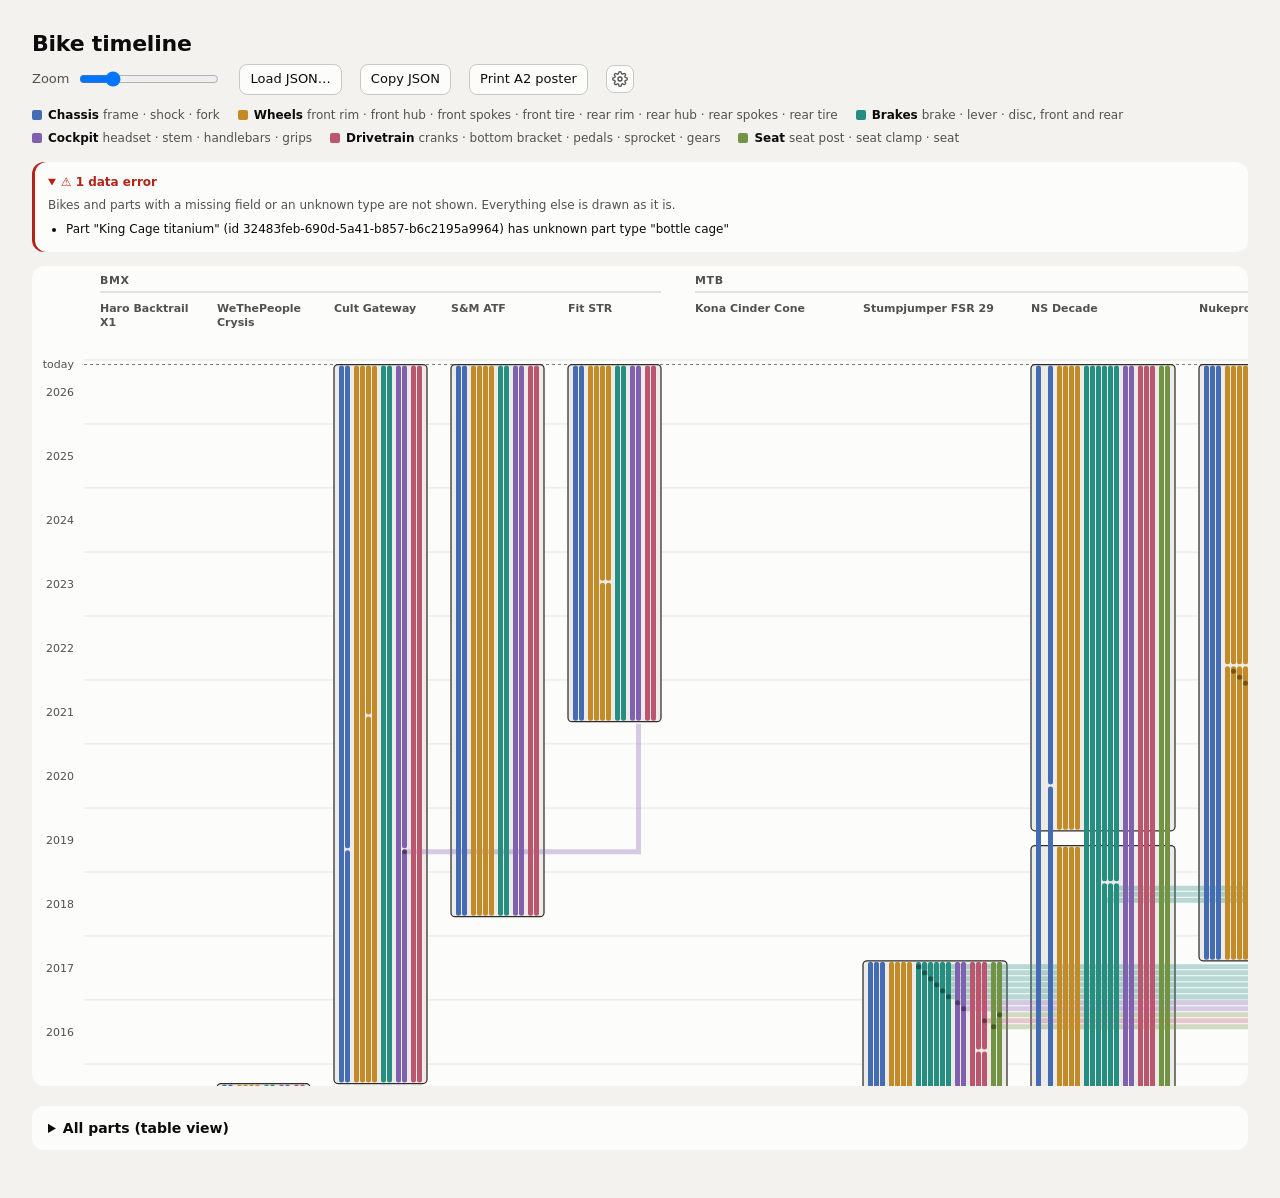
==== index.html @ 75df5461 "Simplifications" ====
<!DOCTYPE html>
<html lang="en">
<head>
<meta charset="utf-8">
<meta name="viewport" content="width=device-width, initial-scale=1">
<title>Bike timeline</title>
<link rel="stylesheet" href="styles.css">
</head>
<body>
<div class="viz-root">
  <header>
    <h1>Bike timeline</h1>
  </header>

  <div class="controls">
    <label>Zoom <input type="range" id="zoom-slider" min="28" max="200" value="64"></label>
    <button class="button" id="load-json-button">Load JSON…</button><input type="file" id="json-file-input" accept="application/json,.json">
    <button class="button" id="copy-json-button">Copy JSON</button>
    <button class="button" id="print-poster-button">Print A2 poster</button>
    <button class="button icon-button" id="build-settings-button" title="Build settings" aria-label="Build settings"><svg width="16" height="16" viewBox="0 0 24 24" fill="none" stroke="currentColor" stroke-width="2" stroke-linecap="round" stroke-linejoin="round" aria-hidden="true"><circle cx="12" cy="12" r="3"/><path d="M19.4 15a1.65 1.65 0 0 0 .33 1.82l.06.06a2 2 0 0 1-2.83 2.83l-.06-.06a1.65 1.65 0 0 0-1.82-.33 1.65 1.65 0 0 0-1 1.51V21a2 2 0 0 1-4 0v-.09A1.65 1.65 0 0 0 9 19.4a1.65 1.65 0 0 0-1.82.33l-.06.06a2 2 0 0 1-2.83-2.83l.06-.06A1.65 1.65 0 0 0 4.68 15a1.65 1.65 0 0 0-1.51-1H3a2 2 0 0 1 0-4h.09A1.65 1.65 0 0 0 4.6 9a1.65 1.65 0 0 0-.33-1.82l-.06-.06a2 2 0 0 1 2.83-2.83l.06.06A1.65 1.65 0 0 0 9 4.68a1.65 1.65 0 0 0 1-1.51V3a2 2 0 0 1 4 0v.09a1.65 1.65 0 0 0 1 1.51 1.65 1.65 0 0 0 1.82-.33l.06-.06a2 2 0 0 1 2.83 2.83l-.06.06A1.65 1.65 0 0 0 19.4 9a1.65 1.65 0 0 0 1.51 1H21a2 2 0 0 1 0 4h-.09a1.65 1.65 0 0 0-1.51 1z"/></svg></button>
  </div>

  <div class="part-group-legend" id="part-group-legend"></div>

  <details class="data-errors" id="data-errors" open hidden>
    <summary id="data-errors-summary"></summary>
    <p id="data-errors-note"></p>
    <ul id="data-errors-list"></ul>
  </details>

  <div class="chart-container" id="chart-container"></div>

  <details id="parts-table-details">
    <summary>All parts (table view)</summary>
    <div id="data-warnings" class="data-warnings"></div>
    <table class="parts-table" id="parts-table"></table>
  </details>
  <div class="tooltip" id="tooltip"></div>
  <dialog class="settings-dialog" id="build-settings-dialog" aria-labelledby="build-settings-title">
    <form method="dialog">
      <div class="settings-dialog-header">
        <div>
          <h2 id="build-settings-title">Build settings</h2>
          <p>Which parts a bike needs to count as built. Mandatory and optional parts get a lane on the bike timeline; ignored parts are not shown. Changes apply when you close this dialog.</p>
        </div>
        <button class="button icon-button" value="close" title="Close" aria-label="Close"><svg width="16" height="16" viewBox="0 0 24 24" fill="none" stroke="currentColor" stroke-width="2" stroke-linecap="round" aria-hidden="true"><path d="M6 6l12 12M18 6L6 18"/></svg></button>
      </div>
      <div class="settings-sections" id="build-settings-sections"></div>
      <div class="settings-dialog-footer"><button class="button" value="done">Done</button></div>
    </form>
  </dialog>
  <div id="print-poster"></div>
</div>

<script type="application/json" id="bike-data">{"bikes": [{"id": "d5714710-1670-57d9-b06e-51116ca57bb6", "type": "bmx", "name": "Haro Backtrail X1"}, {"id": "c8349bf1-53e0-5c03-b834-6d94e2e9609f", "type": "bmx", "name": "WeThePeople Crysis"}, {"id": "1fc7535d-9dfc-5aed-b490-a88b2a6df17d", "type": "bmx", "name": "Cult Gateway"}, {"id": "0dbe2426-ae0e-51f8-9ee9-76fc2d628a82", "type": "bmx", "name": "S&M ATF"}, {"id": "a93ceddb-2db0-52a2-914f-8e34d33f22bd", "type": "bmx", "name": "Fit STR"}, {"id": "2fa8bbf3-77fc-5b08-8d07-092973ad7803", "type": "mtb", "name": "Kona Cinder Cone"}, {"id": "944175d9-e328-57dc-8211-6ce42073a530", "type": "mtb", "name": "Stumpjumper FSR 29"}, {"id": "5f780220-959d-508b-bc62-5ec091fe95fd", "type": "mtb", "name": "Nukeproof Mega 290"}, {"id": "fdb548df-8dd9-50ee-b4ff-559508273399", "type": "mtb", "name": "NS Decade"}, {"id": "7e3f05c8-84cd-5d2b-b3c3-b3dbb7a47b27", "type": "mtb", "name": "Production Privée Shan No.5"}, {"id": "f5db564a-20bb-5960-b8b1-11f88ceb2071", "type": "dh", "name": "Commencal Supreme DH V3"}, {"id": "937821c4-035a-523a-9e88-62f28805bf0e", "type": "dh", "name": "Santa Cruz V10"}, {"id": "eea7fd47-2b94-5f3a-bc66-674f0994648f", "type": "gravel", "name": "Bombtrack Hook EXT"}], "parts": [{"id": "fb4fddc3-3141-53dd-a802-601ecb1f221f", "type": "frame", "description": "Haro Backtrail X1 frame 20.5\"", "usage": [{"bikeId": "d5714710-1670-57d9-b06e-51116ca57bb6", "dateFrom": "2008-03-15", "dateTo": "2011-06-04"}]}, {"id": "1278e760-de3b-5e9a-b70b-002cf7c71994", "type": "fork", "description": "Haro stock CrMo fork", "usage": [{"bikeId": "d5714710-1670-57d9-b06e-51116ca57bb6", "dateFrom": "2008-03-15", "dateTo": "2011-06-04"}]}, {"id": "b9b06471-a4dd-5b66-93d6-ccc604e36f94", "type": "front rim", "description": "Haro stock front rim 36H", "usage": [{"bikeId": "d5714710-1670-57d9-b06e-51116ca57bb6", "dateFrom": "2008-03-15", "dateTo": "2011-06-04"}]}, {"id": "ab2a4f9e-cc55-58a2-bd97-15354c9eaee4", "type": "front hub", "description": "Haro stock front hub 36H", "usage": [{"bikeId": "d5714710-1670-57d9-b06e-51116ca57bb6", "dateFrom": "2008-03-15", "dateTo": "2011-06-04"}]}, {"id": "b2bcba9a-9471-531b-8dae-34f7de6495de", "type": "rear rim", "description": "Haro stock rear rim 36H", "usage": [{"bikeId": "d5714710-1670-57d9-b06e-51116ca57bb6", "dateFrom": "2008-03-15", "dateTo": "2010-04-10"}]}, {"id": "65884b74-0d3a-5f01-94dc-26be21f86a38", "type": "rear hub", "description": "Haro stock rear hub 36H", "usage": [{"bikeId": "d5714710-1670-57d9-b06e-51116ca57bb6", "dateFrom": "2008-03-15", "dateTo": "2010-04-10"}]}, {"id": "4b3f849e-0f22-591d-94d6-90423476f6b0", "type": "rear rim", "description": "Odyssey Hazard Lite rear rim", "usage": [{"bikeId": "d5714710-1670-57d9-b06e-51116ca57bb6", "dateFrom": "2010-04-10", "dateTo": "2011-06-04"}, {"bikeId": "c8349bf1-53e0-5c03-b834-6d94e2e9609f", "dateFrom": "2011-06-04", "dateTo": "2013-08-17"}]}, {"id": "c7b8a990-f199-5bb9-a5dc-1407b9844f9d", "type": "rear hub", "description": "Odyssey Hazard Lite rear hub", "usage": [{"bikeId": "d5714710-1670-57d9-b06e-51116ca57bb6", "dateFrom": "2010-04-10", "dateTo": "2011-06-04"}, {"bikeId": "c8349bf1-53e0-5c03-b834-6d94e2e9609f", "dateFrom": "2011-06-04", "dateTo": "2013-08-17"}]}, {"id": "1eb0a0d7-9629-5c42-bf25-2272a0bf8071", "type": "stem", "description": "Haro top-load stem", "usage": [{"bikeId": "d5714710-1670-57d9-b06e-51116ca57bb6", "dateFrom": "2008-03-15", "dateTo": "2011-06-04"}]}, {"id": "93dac491-5b1c-58d8-915c-07a76765391a", "type": "handlebars", "description": "Haro 8.5\" bars", "usage": [{"bikeId": "d5714710-1670-57d9-b06e-51116ca57bb6", "dateFrom": "2008-03-15", "dateTo": "2011-06-04"}]}, {"id": "f13b01fd-169e-5755-b1c1-a616630ead42", "type": "cranks", "description": "Haro 3-pc cranks 175mm", "usage": [{"bikeId": "d5714710-1670-57d9-b06e-51116ca57bb6", "dateFrom": "2008-03-15", "dateTo": "2011-06-04"}]}, {"id": "3529415e-85bd-5644-80e7-b6da6f17793d", "type": "sprocket", "description": "Haro 25T sprocket", "usage": [{"bikeId": "d5714710-1670-57d9-b06e-51116ca57bb6", "dateFrom": "2008-03-15", "dateTo": "2011-06-04"}]}, {"id": "df89e57e-fe6c-5d8b-8477-9fb6caf1c602", "type": "rear brake", "description": "Haro U-brake rear brake", "usage": [{"bikeId": "d5714710-1670-57d9-b06e-51116ca57bb6", "dateFrom": "2008-03-15", "dateTo": "2011-06-04"}]}, {"id": "8979b139-c27f-5794-a282-4658c1b47f99", "type": "rear brake lever", "description": "Haro U-brake rear lever", "usage": [{"bikeId": "d5714710-1670-57d9-b06e-51116ca57bb6", "dateFrom": "2008-03-15", "dateTo": "2011-06-04"}]}, {"id": "a163d475-7843-586d-98c9-918381777539", "type": "frame", "description": "WeThePeople Crysis frame 21\"", "usage": [{"bikeId": "c8349bf1-53e0-5c03-b834-6d94e2e9609f", "dateFrom": "2011-06-04", "dateTo": "2015-09-12"}]}, {"id": "51c9e659-a3ac-54cf-9f19-b72253197419", "type": "fork", "description": "WTP Battleship fork", "usage": [{"bikeId": "c8349bf1-53e0-5c03-b834-6d94e2e9609f", "dateFrom": "2011-06-04", "dateTo": "2015-09-12"}, {"bikeId": "1fc7535d-9dfc-5aed-b490-a88b2a6df17d", "dateFrom": "2015-09-12", "dateTo": "2019-05-11"}]}, {"id": "7095cec9-e279-5705-b20c-e48cbbe97af1", "type": "front rim", "description": "WTP stock front rim", "usage": [{"bikeId": "c8349bf1-53e0-5c03-b834-6d94e2e9609f", "dateFrom": "2011-06-04", "dateTo": "2013-08-17"}]}, {"id": "880d3793-b936-5630-b727-7db7155fcf08", "type": "front hub", "description": "WTP stock front hub", "usage": [{"bikeId": "c8349bf1-53e0-5c03-b834-6d94e2e9609f", "dateFrom": "2011-06-04", "dateTo": "2013-08-17"}]}, {"id": "4f436e46-0ef7-55c4-8420-fe4b2505743d", "type": "front rim", "description": "Cult Match front rim", "usage": [{"bikeId": "c8349bf1-53e0-5c03-b834-6d94e2e9609f", "dateFrom": "2013-08-17", "dateTo": "2015-09-12"}, {"bikeId": "1fc7535d-9dfc-5aed-b490-a88b2a6df17d", "dateFrom": "2015-09-12", "dateTo": "now"}]}, {"id": "6dd29763-2ff2-5088-9d51-2063884eef89", "type": "front hub", "description": "Cult Match front hub", "usage": [{"bikeId": "c8349bf1-53e0-5c03-b834-6d94e2e9609f", "dateFrom": "2013-08-17", "dateTo": "2015-09-12"}, {"bikeId": "1fc7535d-9dfc-5aed-b490-a88b2a6df17d", "dateFrom": "2015-09-12", "dateTo": "now"}]}, {"id": "50d02c5d-644f-5cfe-b157-4c294d8c6e01", "type": "rear rim", "description": "Cult Match rear rim", "usage": [{"bikeId": "c8349bf1-53e0-5c03-b834-6d94e2e9609f", "dateFrom": "2013-08-17", "dateTo": "2015-09-12"}, {"bikeId": "1fc7535d-9dfc-5aed-b490-a88b2a6df17d", "dateFrom": "2015-09-12", "dateTo": "2021-06-12"}]}, {"id": "17acd041-dc93-5a73-abbd-0695103e69b6", "type": "rear hub", "description": "Cult Match rear hub 9T", "usage": [{"bikeId": "c8349bf1-53e0-5c03-b834-6d94e2e9609f", "dateFrom": "2013-08-17", "dateTo": "2015-09-12"}, {"bikeId": "1fc7535d-9dfc-5aed-b490-a88b2a6df17d", "dateFrom": "2015-09-12", "dateTo": "now"}]}, {"id": "972e6850-b84c-547b-be71-e03c32081611", "type": "stem", "description": "Odyssey Elementary V3 stem", "usage": [{"bikeId": "c8349bf1-53e0-5c03-b834-6d94e2e9609f", "dateFrom": "2011-06-04", "dateTo": "2015-09-12"}, {"bikeId": "1fc7535d-9dfc-5aed-b490-a88b2a6df17d", "dateFrom": "2015-09-12", "dateTo": "now"}]}, {"id": "d50e1f43-34c5-5eb8-b022-4b5332efb34c", "type": "handlebars", "description": "WTP stock bars 9\"", "usage": [{"bikeId": "c8349bf1-53e0-5c03-b834-6d94e2e9609f", "dateFrom": "2011-06-04", "dateTo": "2014-02-08"}]}, {"id": "0c3a1c67-de38-556f-8860-6a9331d93ad0", "type": "handlebars", "description": "S&M Race XLT bars 9.25\"", "usage": [{"bikeId": "c8349bf1-53e0-5c03-b834-6d94e2e9609f", "dateFrom": "2014-02-08", "dateTo": "2015-09-12"}, {"bikeId": "1fc7535d-9dfc-5aed-b490-a88b2a6df17d", "dateFrom": "2015-09-12", "dateTo": "2019-05-11"}, {"bikeId": "a93ceddb-2db0-52a2-914f-8e34d33f22bd", "dateFrom": "2021-05-08", "dateTo": "now"}]}, {"id": "a7c69a93-164c-5d5d-ac98-e456f7f739ca", "type": "cranks", "description": "WTP stock 3-pc cranks", "usage": [{"bikeId": "c8349bf1-53e0-5c03-b834-6d94e2e9609f", "dateFrom": "2011-06-04", "dateTo": "2012-09-22"}]}, {"id": "d8225e66-e6f6-5917-934c-ddd48431617a", "type": "cranks", "description": "Profile Racing cranks 175mm", "usage": [{"bikeId": "c8349bf1-53e0-5c03-b834-6d94e2e9609f", "dateFrom": "2012-09-22", "dateTo": "2015-09-12"}, {"bikeId": "1fc7535d-9dfc-5aed-b490-a88b2a6df17d", "dateFrom": "2015-09-12", "dateTo": "now"}]}, {"id": "fc939ff5-3c04-5d7d-af68-04a24bf3267f", "type": "sprocket", "description": "WTP 25T sprocket", "usage": [{"bikeId": "c8349bf1-53e0-5c03-b834-6d94e2e9609f", "dateFrom": "2011-06-04", "dateTo": "2012-09-22"}]}, {"id": "5c4a2a50-3559-51bf-bbe9-bd50fb73f7ed", "type": "sprocket", "description": "Profile 28T sprocket", "usage": [{"bikeId": "c8349bf1-53e0-5c03-b834-6d94e2e9609f", "dateFrom": "2012-09-22", "dateTo": "2015-09-12"}, {"bikeId": "1fc7535d-9dfc-5aed-b490-a88b2a6df17d", "dateFrom": "2015-09-12", "dateTo": "now"}]}, {"id": "a5fe2a5d-a94f-51c0-bd47-a1968c8c3bf3", "type": "rear brake", "description": "Odyssey Springfield U-brake rear brake", "usage": [{"bikeId": "c8349bf1-53e0-5c03-b834-6d94e2e9609f", "dateFrom": "2011-06-04", "dateTo": "2014-02-08"}]}, {"id": "2d5522fa-dcd9-56e4-961b-308c2be1a94e", "type": "rear brake lever", "description": "Odyssey Springfield U-brake rear lever", "usage": [{"bikeId": "c8349bf1-53e0-5c03-b834-6d94e2e9609f", "dateFrom": "2011-06-04", "dateTo": "2014-02-08"}]}, {"id": "79eb51c5-488d-574c-a3de-b72588749a07", "type": "frame", "description": "Cult Gateway frame 20.75\"", "usage": [{"bikeId": "1fc7535d-9dfc-5aed-b490-a88b2a6df17d", "dateFrom": "2015-09-12", "dateTo": "now"}]}, {"id": "fe174315-ec37-5cdd-b4a5-bc27207642b6", "type": "fork", "description": "Cult Race fork", "usage": [{"bikeId": "1fc7535d-9dfc-5aed-b490-a88b2a6df17d", "dateFrom": "2019-05-11", "dateTo": "now"}]}, {"id": "e4c9ec2e-79a2-56d1-a9b8-9faa9a3854cf", "type": "handlebars", "description": "Cult Crew bars 9.5\"", "usage": [{"bikeId": "1fc7535d-9dfc-5aed-b490-a88b2a6df17d", "dateFrom": "2019-05-11", "dateTo": "now"}]}, {"id": "6d6d073d-e9ac-5f35-9a0b-696f1cb8fbe5", "type": "frame", "description": "S&M ATF frame 21\"", "usage": [{"bikeId": "0dbe2426-ae0e-51f8-9ee9-76fc2d628a82", "dateFrom": "2018-04-21", "dateTo": "now"}]}, {"id": "58722139-aea0-59fd-ac5d-b60395e296f8", "type": "fork", "description": "S&M Pitchfork XLT", "usage": [{"bikeId": "0dbe2426-ae0e-51f8-9ee9-76fc2d628a82", "dateFrom": "2018-04-21", "dateTo": "now"}]}, {"id": "34276082-e6e3-512e-8353-514747da7a6a", "type": "front rim", "description": "Profile Elite front rim", "usage": [{"bikeId": "0dbe2426-ae0e-51f8-9ee9-76fc2d628a82", "dateFrom": "2018-04-21", "dateTo": "now"}]}, {"id": "330bc80a-2b99-5d21-830b-ac2701d187ff", "type": "front hub", "description": "Profile Elite front hub", "usage": [{"bikeId": "0dbe2426-ae0e-51f8-9ee9-76fc2d628a82", "dateFrom": "2018-04-21", "dateTo": "now"}]}, {"id": "c0eb7c53-2f77-5fe8-894f-d6377238cbc4", "type": "rear rim", "description": "Profile Elite rear rim", "usage": [{"bikeId": "0dbe2426-ae0e-51f8-9ee9-76fc2d628a82", "dateFrom": "2018-04-21", "dateTo": "now"}]}, {"id": "7bdaf814-9fa3-50a5-ae2b-81ef0b227d62", "type": "rear hub", "description": "Profile Elite rear hub", "usage": [{"bikeId": "0dbe2426-ae0e-51f8-9ee9-76fc2d628a82", "dateFrom": "2018-04-21", "dateTo": "now"}]}, {"id": "a250fd47-51dd-5543-b650-972142b1dc7c", "type": "stem", "description": "S&M Race stem", "usage": [{"bikeId": "0dbe2426-ae0e-51f8-9ee9-76fc2d628a82", "dateFrom": "2018-04-21", "dateTo": "now"}]}, {"id": "82afddeb-2e76-5076-add1-0928c8b2b464", "type": "handlebars", "description": "S&M Credence bars 9.5\"", "usage": [{"bikeId": "0dbe2426-ae0e-51f8-9ee9-76fc2d628a82", "dateFrom": "2018-04-21", "dateTo": "now"}]}, {"id": "1857f144-5e6f-5a6e-8d1f-9c261d300550", "type": "cranks", "description": "Profile Column cranks 175mm", "usage": [{"bikeId": "0dbe2426-ae0e-51f8-9ee9-76fc2d628a82", "dateFrom": "2018-04-21", "dateTo": "now"}]}, {"id": "cee56068-1c2b-528a-b824-a7cc2ddf6896", "type": "sprocket", "description": "Profile 25T sprocket", "usage": [{"bikeId": "0dbe2426-ae0e-51f8-9ee9-76fc2d628a82", "dateFrom": "2018-04-21", "dateTo": "now"}]}, {"id": "b305e9af-810c-5687-968f-cbf2158e5f92", "type": "rear brake", "description": "Odyssey Evo 2.5 U-brake rear brake", "usage": [{"bikeId": "0dbe2426-ae0e-51f8-9ee9-76fc2d628a82", "dateFrom": "2018-04-21", "dateTo": "now"}]}, {"id": "8f24155c-5310-57a4-a52d-c4f6f4b6bebf", "type": "rear brake lever", "description": "Odyssey Evo 2.5 U-brake rear lever", "usage": [{"bikeId": "0dbe2426-ae0e-51f8-9ee9-76fc2d628a82", "dateFrom": "2018-04-21", "dateTo": "now"}]}, {"id": "e6c23fe3-dd59-5c43-b96c-e8e9164a00f4", "type": "frame", "description": "Fit STR frame 20.75\"", "usage": [{"bikeId": "a93ceddb-2db0-52a2-914f-8e34d33f22bd", "dateFrom": "2021-05-08", "dateTo": "now"}]}, {"id": "f932cb1d-b30d-5ae4-bb80-4db1fe44f631", "type": "fork", "description": "Fit Blade fork", "usage": [{"bikeId": "a93ceddb-2db0-52a2-914f-8e34d33f22bd", "dateFrom": "2021-05-08", "dateTo": "now"}]}, {"id": "795ba003-2231-5929-92f7-86e47a516ae9", "type": "front rim", "description": "Fit OEM front rim", "usage": [{"bikeId": "a93ceddb-2db0-52a2-914f-8e34d33f22bd", "dateFrom": "2021-05-08", "dateTo": "now"}]}, {"id": "1f0ac596-790d-51cf-82fd-03f58ef0722f", "type": "front hub", "description": "Fit OEM front hub", "usage": [{"bikeId": "a93ceddb-2db0-52a2-914f-8e34d33f22bd", "dateFrom": "2021-05-08", "dateTo": "now"}]}, {"id": "7856e45d-718c-5ed6-9796-bfe3d48542ff", "type": "rear rim", "description": "Fit OEM rear rim", "usage": [{"bikeId": "a93ceddb-2db0-52a2-914f-8e34d33f22bd", "dateFrom": "2021-05-08", "dateTo": "2023-07-15"}]}, {"id": "4185308b-baf3-58b4-acc5-bd6efa4549bd", "type": "rear hub", "description": "Fit OEM rear hub", "usage": [{"bikeId": "a93ceddb-2db0-52a2-914f-8e34d33f22bd", "dateFrom": "2021-05-08", "dateTo": "2023-07-15"}]}, {"id": "2c02f5cb-9645-59ed-8ec4-b7650de35162", "type": "rear rim", "description": "Odyssey Clutch v2 rear rim", "usage": [{"bikeId": "a93ceddb-2db0-52a2-914f-8e34d33f22bd", "dateFrom": "2023-07-15", "dateTo": "now"}]}, {"id": "d1057f6a-3b14-510b-b18d-1069d250e2ee", "type": "rear hub", "description": "Odyssey Clutch v2 rear hub", "usage": [{"bikeId": "a93ceddb-2db0-52a2-914f-8e34d33f22bd", "dateFrom": "2023-07-15", "dateTo": "now"}]}, {"id": "577224a5-cdd6-5c61-98d1-1117003479cb", "type": "stem", "description": "Fit Shiner stem", "usage": [{"bikeId": "a93ceddb-2db0-52a2-914f-8e34d33f22bd", "dateFrom": "2021-05-08", "dateTo": "now"}]}, {"id": "daf4449f-4ee8-56a9-8400-0ef18fcc95e9", "type": "cranks", "description": "Fit Key cranks 175mm", "usage": [{"bikeId": "a93ceddb-2db0-52a2-914f-8e34d33f22bd", "dateFrom": "2021-05-08", "dateTo": "now"}]}, {"id": "6ba8b475-09b1-51f6-9b40-f2a66d5c23de", "type": "sprocket", "description": "Fit 25T sprocket", "usage": [{"bikeId": "a93ceddb-2db0-52a2-914f-8e34d33f22bd", "dateFrom": "2021-05-08", "dateTo": "now"}]}, {"id": "926236bb-8101-59dd-b30f-830cc627c82d", "type": "frame", "description": "Kona Cinder Cone frame 18\"", "usage": [{"bikeId": "2fa8bbf3-77fc-5b08-8d07-092973ad7803", "dateFrom": "2009-05-02", "dateTo": "2013-04-13"}]}, {"id": "9ca0b86c-dcbe-5ed0-9a3f-214b55a376d3", "type": "fork", "description": "RockShox Tora 100mm", "usage": [{"bikeId": "2fa8bbf3-77fc-5b08-8d07-092973ad7803", "dateFrom": "2009-05-02", "dateTo": "2013-04-13"}]}, {"id": "3c828052-c0c8-5f7f-9e71-40072dcd4326", "type": "front rim", "description": "Mavic XM317 26\" front rim", "usage": [{"bikeId": "2fa8bbf3-77fc-5b08-8d07-092973ad7803", "dateFrom": "2009-05-02", "dateTo": "2013-04-13"}, {"bikeId": "fdb548df-8dd9-50ee-b4ff-559508273399", "dateFrom": "2014-03-22", "dateTo": "2019-06-01"}]}, {"id": "e311c3d1-9654-5a81-beae-646e694d7e74", "type": "front hub", "description": "Shimano Deore front hub", "usage": [{"bikeId": "2fa8bbf3-77fc-5b08-8d07-092973ad7803", "dateFrom": "2009-05-02", "dateTo": "2013-04-13"}, {"bikeId": "fdb548df-8dd9-50ee-b4ff-559508273399", "dateFrom": "2014-03-22", "dateTo": "2019-06-01"}]}, {"id": "efbb3731-bc31-5674-b99c-3109b72b036a", "type": "rear rim", "description": "Mavic XM317 26\" rear rim", "usage": [{"bikeId": "2fa8bbf3-77fc-5b08-8d07-092973ad7803", "dateFrom": "2009-05-02", "dateTo": "2013-04-13"}, {"bikeId": "fdb548df-8dd9-50ee-b4ff-559508273399", "dateFrom": "2014-03-22", "dateTo": "2019-06-01"}]}, {"id": "28c13b9a-5369-5daa-aaea-eb56a1f1510d", "type": "rear hub", "description": "Shimano Deore rear hub", "usage": [{"bikeId": "2fa8bbf3-77fc-5b08-8d07-092973ad7803", "dateFrom": "2009-05-02", "dateTo": "2013-04-13"}, {"bikeId": "fdb548df-8dd9-50ee-b4ff-559508273399", "dateFrom": "2014-03-22", "dateTo": "2019-06-01"}]}, {"id": "0af97241-3fd4-5c9a-b868-590f93eea7ec", "type": "front brake", "description": "Avid Juicy 3 front brake", "usage": [{"bikeId": "2fa8bbf3-77fc-5b08-8d07-092973ad7803", "dateFrom": "2009-05-02", "dateTo": "2013-04-13"}]}, {"id": "e60d73a6-7314-5529-8ac6-a64e8880dbbb", "type": "front brake lever", "description": "Avid Juicy 3 front lever", "usage": [{"bikeId": "2fa8bbf3-77fc-5b08-8d07-092973ad7803", "dateFrom": "2009-05-02", "dateTo": "2013-04-13"}]}, {"id": "cb9cc334-2a49-54aa-a8fb-dc20dee2ab35", "type": "front disc", "description": "Avid front disc 200mm", "usage": [{"bikeId": "2fa8bbf3-77fc-5b08-8d07-092973ad7803", "dateFrom": "2009-05-02", "dateTo": "2013-04-13"}]}, {"id": "b01c0488-47c1-5130-af5c-8903fd549ca2", "type": "rear brake", "description": "Avid Juicy 3 rear brake", "usage": [{"bikeId": "2fa8bbf3-77fc-5b08-8d07-092973ad7803", "dateFrom": "2009-05-02", "dateTo": "2013-04-13"}]}, {"id": "c2965b87-c2bb-5b9c-8312-4574047a7dd3", "type": "rear brake lever", "description": "Avid Juicy 3 rear lever", "usage": [{"bikeId": "2fa8bbf3-77fc-5b08-8d07-092973ad7803", "dateFrom": "2009-05-02", "dateTo": "2013-04-13"}]}, {"id": "a8569cf3-93fa-5ce9-83b0-0e723d23e716", "type": "rear disc", "description": "Avid rear disc 200mm", "usage": [{"bikeId": "2fa8bbf3-77fc-5b08-8d07-092973ad7803", "dateFrom": "2009-05-02", "dateTo": "2013-04-13"}]}, {"id": "6ecd06e4-07f9-57bb-8b01-1dc22130c5fd", "type": "stem", "description": "Kona stock stem 90mm", "usage": [{"bikeId": "2fa8bbf3-77fc-5b08-8d07-092973ad7803", "dateFrom": "2009-05-02", "dateTo": "2013-04-13"}]}, {"id": "7ef195c8-5637-567e-aa24-b2bfd99cd93f", "type": "handlebars", "description": "Kona riser bar 660mm", "usage": [{"bikeId": "2fa8bbf3-77fc-5b08-8d07-092973ad7803", "dateFrom": "2009-05-02", "dateTo": "2013-04-13"}]}, {"id": "ac596c44-397e-5ad5-92c4-64ba0675cc14", "type": "cranks", "description": "Shimano Deore 3x9 cranks", "usage": [{"bikeId": "2fa8bbf3-77fc-5b08-8d07-092973ad7803", "dateFrom": "2009-05-02", "dateTo": "2013-04-13"}]}, {"id": "a4d705fb-4b60-581a-845b-206128c84523", "type": "gears", "description": "Shimano Deore 9s rear drivetrain", "usage": [{"bikeId": "2fa8bbf3-77fc-5b08-8d07-092973ad7803", "dateFrom": "2009-05-02", "dateTo": "2013-04-13"}]}, {"id": "6ad1e59e-e659-58d9-a500-dd3963e7c3e8", "type": "seat post", "description": "Kona stock seatpost", "usage": [{"bikeId": "2fa8bbf3-77fc-5b08-8d07-092973ad7803", "dateFrom": "2009-05-02", "dateTo": "2013-04-13"}]}, {"id": "25f12344-8a71-5557-a0be-03f9dcfac420", "type": "seat", "description": "WTB Speed V", "usage": [{"bikeId": "2fa8bbf3-77fc-5b08-8d07-092973ad7803", "dateFrom": "2009-05-02", "dateTo": "2013-04-13"}]}, {"id": "c1a21b98-0e12-5ebd-be78-064bfb73f2b3", "type": "frame", "description": "Specialized Stumpjumper FSR Comp 29 M", "usage": [{"bikeId": "944175d9-e328-57dc-8211-6ce42073a530", "dateFrom": "2013-04-13", "dateTo": "2017-08-12"}]}, {"id": "f41aa19b-c3d5-5e2d-b86c-9065cfc93c1f", "type": "shock", "description": "Fox Float CTD", "usage": [{"bikeId": "944175d9-e328-57dc-8211-6ce42073a530", "dateFrom": "2013-04-13", "dateTo": "2017-08-12"}]}, {"id": "08e46e79-5b0c-5f9e-a10b-8fb02ed5fe21", "type": "fork", "description": "Fox 32 Float 140mm", "usage": [{"bikeId": "944175d9-e328-57dc-8211-6ce42073a530", "dateFrom": "2013-04-13", "dateTo": "2017-08-12"}]}, {"id": "280060e7-39e5-5843-9538-d4c286dff15a", "type": "front rim", "description": "Roval Traverse 29 front rim", "usage": [{"bikeId": "944175d9-e328-57dc-8211-6ce42073a530", "dateFrom": "2013-04-13", "dateTo": "2017-08-12"}]}, {"id": "4fcfadd4-5422-5b43-bb29-46899743e83c", "type": "front hub", "description": "Roval Traverse 29 front hub", "usage": [{"bikeId": "944175d9-e328-57dc-8211-6ce42073a530", "dateFrom": "2013-04-13", "dateTo": "2017-08-12"}]}, {"id": "b1b351b6-0e43-5535-9515-e74a1b097cad", "type": "rear rim", "description": "Roval Traverse 29 rear rim", "usage": [{"bikeId": "944175d9-e328-57dc-8211-6ce42073a530", "dateFrom": "2013-04-13", "dateTo": "2017-08-12"}]}, {"id": "ab00670f-7d56-50f2-bcbd-651134494641", "type": "rear hub", "description": "Roval Traverse 29 rear hub", "usage": [{"bikeId": "944175d9-e328-57dc-8211-6ce42073a530", "dateFrom": "2013-04-13", "dateTo": "2017-08-12"}]}, {"id": "cfa5f32b-f731-5128-ab28-01ce12d320ad", "type": "front brake", "description": "Avid Elixir 5 front brake", "usage": [{"bikeId": "944175d9-e328-57dc-8211-6ce42073a530", "dateFrom": "2013-04-13", "dateTo": "2015-06-06"}]}, {"id": "75e62236-398d-5da8-b8c3-ef02880e6c6a", "type": "front brake lever", "description": "Avid Elixir 5 front lever", "usage": [{"bikeId": "944175d9-e328-57dc-8211-6ce42073a530", "dateFrom": "2013-04-13", "dateTo": "2015-06-06"}]}, {"id": "0e9d6b6e-b5d2-5edc-a0ac-793071846c67", "type": "front disc", "description": "Avid front disc 200mm", "usage": [{"bikeId": "944175d9-e328-57dc-8211-6ce42073a530", "dateFrom": "2013-04-13", "dateTo": "2015-06-06"}]}, {"id": "8ebc5eb4-f85d-5bd9-81b8-27da0687cc64", "type": "rear brake", "description": "Avid Elixir 5 rear brake", "usage": [{"bikeId": "944175d9-e328-57dc-8211-6ce42073a530", "dateFrom": "2013-04-13", "dateTo": "2015-06-06"}]}, {"id": "0e5686d8-6059-55fa-85e1-230e7965cc20", "type": "rear brake lever", "description": "Avid Elixir 5 rear lever", "usage": [{"bikeId": "944175d9-e328-57dc-8211-6ce42073a530", "dateFrom": "2013-04-13", "dateTo": "2015-06-06"}]}, {"id": "94e936e1-138e-5aed-9791-77e2e96b57c2", "type": "rear disc", "description": "Avid rear disc 200mm", "usage": [{"bikeId": "944175d9-e328-57dc-8211-6ce42073a530", "dateFrom": "2013-04-13", "dateTo": "2015-06-06"}]}, {"id": "3a511b55-e1bc-552b-a126-ab0e1854544e", "type": "front brake", "description": "Shimano XT M8000 front brake", "usage": [{"bikeId": "944175d9-e328-57dc-8211-6ce42073a530", "dateFrom": "2015-06-06", "dateTo": "2017-08-12"}, {"bikeId": "5f780220-959d-508b-bc62-5ec091fe95fd", "dateFrom": "2017-08-12", "dateTo": "2021-04-17"}]}, {"id": "1b77692f-c1e6-50f0-93ca-7197b2e45e68", "type": "front brake lever", "description": "Shimano XT M8000 front lever", "usage": [{"bikeId": "944175d9-e328-57dc-8211-6ce42073a530", "dateFrom": "2015-06-06", "dateTo": "2017-08-12"}, {"bikeId": "5f780220-959d-508b-bc62-5ec091fe95fd", "dateFrom": "2017-08-12", "dateTo": "2021-04-17"}]}, {"id": "f9c6e9d7-d8f0-5c54-ac76-c435c133a812", "type": "front disc", "description": "Shimano front disc 200mm", "usage": [{"bikeId": "944175d9-e328-57dc-8211-6ce42073a530", "dateFrom": "2015-06-06", "dateTo": "2017-08-12"}, {"bikeId": "5f780220-959d-508b-bc62-5ec091fe95fd", "dateFrom": "2017-08-12", "dateTo": "2021-04-17"}]}, {"id": "a0ffc05a-6dc6-574c-bb24-d63d266007b3", "type": "rear brake", "description": "Shimano XT M8000 rear brake", "usage": [{"bikeId": "944175d9-e328-57dc-8211-6ce42073a530", "dateFrom": "2015-06-06", "dateTo": "2017-08-12"}, {"bikeId": "5f780220-959d-508b-bc62-5ec091fe95fd", "dateFrom": "2017-08-12", "dateTo": "2021-04-17"}]}, {"id": "624b534c-b924-5911-8852-5ccd7c239179", "type": "rear brake lever", "description": "Shimano XT M8000 rear lever", "usage": [{"bikeId": "944175d9-e328-57dc-8211-6ce42073a530", "dateFrom": "2015-06-06", "dateTo": "2017-08-12"}, {"bikeId": "5f780220-959d-508b-bc62-5ec091fe95fd", "dateFrom": "2017-08-12", "dateTo": "2021-04-17"}]}, {"id": "144d2e09-16bb-5410-acaa-48a991b68615", "type": "rear disc", "description": "Shimano rear disc 200mm", "usage": [{"bikeId": "944175d9-e328-57dc-8211-6ce42073a530", "dateFrom": "2015-06-06", "dateTo": "2017-08-12"}, {"bikeId": "5f780220-959d-508b-bc62-5ec091fe95fd", "dateFrom": "2017-08-12", "dateTo": "2021-04-17"}]}, {"id": "e90afde1-9e29-56dd-8a69-b6abfb03f786", "type": "stem", "description": "Specialized stem 75mm", "usage": [{"bikeId": "944175d9-e328-57dc-8211-6ce42073a530", "dateFrom": "2013-04-13", "dateTo": "2014-09-13"}]}, {"id": "0383ca50-5b4a-526c-921e-f570704dc7ae", "type": "stem", "description": "Race Face Atlas stem 50mm", "usage": [{"bikeId": "944175d9-e328-57dc-8211-6ce42073a530", "dateFrom": "2014-09-13", "dateTo": "2017-08-12"}, {"bikeId": "5f780220-959d-508b-bc62-5ec091fe95fd", "dateFrom": "2017-08-12", "dateTo": "now"}]}, {"id": "eb9f789c-4514-5e1a-a983-a70996e6f9f9", "type": "handlebars", "description": "Specialized bar 720mm", "usage": [{"bikeId": "944175d9-e328-57dc-8211-6ce42073a530", "dateFrom": "2013-04-13", "dateTo": "2014-09-13"}]}, {"id": "c2d6d9b7-4f94-5aab-ba97-e2104534c61d", "type": "handlebars", "description": "Race Face Atlas bar 785mm", "usage": [{"bikeId": "944175d9-e328-57dc-8211-6ce42073a530", "dateFrom": "2014-09-13", "dateTo": "2017-08-12"}, {"bikeId": "5f780220-959d-508b-bc62-5ec091fe95fd", "dateFrom": "2017-08-12", "dateTo": "2022-03-26"}, {"bikeId": "7e3f05c8-84cd-5d2b-b3c3-b3dbb7a47b27", "dateFrom": "2022-03-26", "dateTo": "now"}]}, {"id": "64583289-9322-5439-8799-874bbe2bb2d7", "type": "cranks", "description": "SRAM S1000 cranks", "usage": [{"bikeId": "944175d9-e328-57dc-8211-6ce42073a530", "dateFrom": "2013-04-13", "dateTo": "2017-08-12"}]}, {"id": "9ed4e760-4995-5191-9342-4ccbfd396a7e", "type": "sprocket", "description": "Race Face narrow-wide 32T", "usage": [{"bikeId": "944175d9-e328-57dc-8211-6ce42073a530", "dateFrom": "2016-03-19", "dateTo": "2017-08-12"}]}, {"id": "27066d05-bdeb-574f-b904-e46ee75a6b81", "type": "gears", "description": "SRAM X7 10s drivetrain", "usage": [{"bikeId": "944175d9-e328-57dc-8211-6ce42073a530", "dateFrom": "2013-04-13", "dateTo": "2016-03-19"}]}, {"id": "94d3d55c-93d7-503c-8923-5fb1892395cb", "type": "gears", "description": "SRAM GX 1x11 drivetrain", "usage": [{"bikeId": "944175d9-e328-57dc-8211-6ce42073a530", "dateFrom": "2016-03-19", "dateTo": "2017-08-12"}, {"bikeId": "7e3f05c8-84cd-5d2b-b3c3-b3dbb7a47b27", "dateFrom": "2020-06-13", "dateTo": "now"}]}, {"id": "334b110f-c586-57d3-9ddb-5deaf29c4cfa", "type": "seat post", "description": "Specialized Command Post dropper", "usage": [{"bikeId": "944175d9-e328-57dc-8211-6ce42073a530", "dateFrom": "2013-04-13", "dateTo": "2017-08-12"}, {"bikeId": "eea7fd47-2b94-5f3a-bc66-674f0994648f", "dateFrom": "2021-03-20", "dateTo": "now"}]}, {"id": "29816f49-6a3d-5524-9990-2d34c42738ad", "type": "seat", "description": "Specialized Henge", "usage": [{"bikeId": "944175d9-e328-57dc-8211-6ce42073a530", "dateFrom": "2013-04-13", "dateTo": "2017-08-12"}, {"bikeId": "5f780220-959d-508b-bc62-5ec091fe95fd", "dateFrom": "2017-08-12", "dateTo": "2020-01-18"}]}, {"id": "bd253c9c-8769-5627-a18f-a14f4cae3e3f", "type": "frame", "description": "Nukeproof Mega 290 frame L", "usage": [{"bikeId": "5f780220-959d-508b-bc62-5ec091fe95fd", "dateFrom": "2017-08-12", "dateTo": "now"}]}, {"id": "723a05fe-52cb-5060-a583-a7df8522de0c", "type": "shock", "description": "RockShox Super Deluxe", "usage": [{"bikeId": "5f780220-959d-508b-bc62-5ec091fe95fd", "dateFrom": "2017-08-12", "dateTo": "now"}]}, {"id": "4eada1d5-60fc-5969-ae94-0d52d887ba8f", "type": "fork", "description": "RockShox Lyrik 160mm", "usage": [{"bikeId": "5f780220-959d-508b-bc62-5ec091fe95fd", "dateFrom": "2017-08-12", "dateTo": "now"}]}, {"id": "b57bf937-b5f9-5249-b3d3-489fcb95ee3e", "type": "front rim", "description": "DT Swiss E1900 29 front rim", "usage": [{"bikeId": "5f780220-959d-508b-bc62-5ec091fe95fd", "dateFrom": "2017-08-12", "dateTo": "2022-03-26"}]}, {"id": "521076ef-bf11-5098-8132-0905b0db79d6", "type": "front hub", "description": "DT Swiss E1900 29 front hub", "usage": [{"bikeId": "5f780220-959d-508b-bc62-5ec091fe95fd", "dateFrom": "2017-08-12", "dateTo": "2022-03-26"}, {"bikeId": "7e3f05c8-84cd-5d2b-b3c3-b3dbb7a47b27", "dateFrom": "2022-03-26", "dateTo": "now"}]}, {"id": "ad464ab4-de99-5ceb-a20e-e233f8ed8ce3", "type": "rear rim", "description": "DT Swiss E1900 29 rear rim", "usage": [{"bikeId": "5f780220-959d-508b-bc62-5ec091fe95fd", "dateFrom": "2017-08-12", "dateTo": "2022-03-26"}, {"bikeId": "7e3f05c8-84cd-5d2b-b3c3-b3dbb7a47b27", "dateFrom": "2022-03-26", "dateTo": "now"}]}, {"id": "d74490dd-59e4-55b0-ae8a-057a37da6a21", "type": "rear hub", "description": "DT Swiss E1900 29 rear hub", "usage": [{"bikeId": "5f780220-959d-508b-bc62-5ec091fe95fd", "dateFrom": "2017-08-12", "dateTo": "2022-03-26"}, {"bikeId": "7e3f05c8-84cd-5d2b-b3c3-b3dbb7a47b27", "dateFrom": "2022-03-26", "dateTo": "now"}]}, {"id": "4170f059-f438-5063-b791-d242590b5443", "type": "front rim", "description": "We Are One Union 29 front rim", "usage": [{"bikeId": "5f780220-959d-508b-bc62-5ec091fe95fd", "dateFrom": "2022-03-26", "dateTo": "now"}]}, {"id": "2d5d7573-e9c9-5991-8b20-ed074f8502cb", "type": "front hub", "description": "We Are One Union 29 front hub", "usage": [{"bikeId": "5f780220-959d-508b-bc62-5ec091fe95fd", "dateFrom": "2022-03-26", "dateTo": "now"}]}, {"id": "a22dd094-1d10-53cd-9e28-afae2126cbb2", "type": "rear rim", "description": "We Are One Union 29 rear rim", "usage": [{"bikeId": "5f780220-959d-508b-bc62-5ec091fe95fd", "dateFrom": "2022-03-26", "dateTo": "now"}]}, {"id": "5b5d17b7-bc9a-5c1f-89c2-b8660a07d61a", "type": "rear hub", "description": "We Are One Union 29 rear hub", "usage": [{"bikeId": "5f780220-959d-508b-bc62-5ec091fe95fd", "dateFrom": "2022-03-26", "dateTo": "now"}]}, {"id": "e5cb9d3d-e055-51af-a1cd-9b59625ddbe9", "type": "front brake", "description": "Shimano Saint M820 (Mega) front brake", "usage": [{"bikeId": "5f780220-959d-508b-bc62-5ec091fe95fd", "dateFrom": "2021-04-17", "dateTo": "now"}]}, {"id": "fa82c282-c4c8-5d90-9372-fff163e2977d", "type": "front brake lever", "description": "Shimano Saint M820 (Mega) front lever", "usage": [{"bikeId": "5f780220-959d-508b-bc62-5ec091fe95fd", "dateFrom": "2021-04-17", "dateTo": "now"}]}, {"id": "05e09b6c-c353-58b5-a2d2-0cbd14d3fb1d", "type": "front disc", "description": "Shimano front disc 200mm", "usage": [{"bikeId": "5f780220-959d-508b-bc62-5ec091fe95fd", "dateFrom": "2021-04-17", "dateTo": "now"}]}, {"id": "68f2b5e8-df23-5996-8f13-1289eb96f696", "type": "rear brake", "description": "Shimano Saint M820 (Mega) rear brake", "usage": [{"bikeId": "5f780220-959d-508b-bc62-5ec091fe95fd", "dateFrom": "2021-04-17", "dateTo": "now"}]}, {"id": "357dc1e7-a540-504d-9555-c07d2dc71080", "type": "rear brake lever", "description": "Shimano Saint M820 (Mega) rear lever", "usage": [{"bikeId": "5f780220-959d-508b-bc62-5ec091fe95fd", "dateFrom": "2021-04-17", "dateTo": "now"}]}, {"id": "84070708-61d2-500e-8bff-2a87c557f56c", "type": "rear disc", "description": "Shimano rear disc 200mm", "usage": [{"bikeId": "5f780220-959d-508b-bc62-5ec091fe95fd", "dateFrom": "2021-04-17", "dateTo": "now"}]}, {"id": "41b28cbd-0741-54cd-b850-942727f5ea82", "type": "handlebars", "description": "Renthal Fatbar 35 800mm", "usage": [{"bikeId": "5f780220-959d-508b-bc62-5ec091fe95fd", "dateFrom": "2022-03-26", "dateTo": "now"}]}, {"id": "1cea34c4-504f-59d9-91cf-cd58480dc587", "type": "cranks", "description": "Race Face Aeffect cranks", "usage": [{"bikeId": "5f780220-959d-508b-bc62-5ec091fe95fd", "dateFrom": "2017-08-12", "dateTo": "now"}]}, {"id": "528d00a4-9b18-586e-87cb-c13789435ab7", "type": "sprocket", "description": "Race Face 30T", "usage": [{"bikeId": "5f780220-959d-508b-bc62-5ec091fe95fd", "dateFrom": "2017-08-12", "dateTo": "now"}]}, {"id": "057c3864-5be3-5e15-b540-e0a54d2ca9d5", "type": "gears", "description": "SRAM GX Eagle drivetrain", "usage": [{"bikeId": "5f780220-959d-508b-bc62-5ec091fe95fd", "dateFrom": "2017-08-12", "dateTo": "now"}]}, {"id": "4439aa64-3647-5958-8623-5faa5eb822b1", "type": "seat post", "description": "OneUp V2 dropper 180mm", "usage": [{"bikeId": "5f780220-959d-508b-bc62-5ec091fe95fd", "dateFrom": "2017-08-12", "dateTo": "now"}]}, {"id": "832add09-c42b-579e-b19b-0b7e8728822a", "type": "seat", "description": "WTB Volt", "usage": [{"bikeId": "5f780220-959d-508b-bc62-5ec091fe95fd", "dateFrom": "2020-01-18", "dateTo": "now"}]}, {"id": "9c7e064a-5b31-5cd9-948e-26987869bfd9", "type": "frame", "description": "NS Bikes Decade frame", "usage": [{"bikeId": "fdb548df-8dd9-50ee-b4ff-559508273399", "dateFrom": "2014-03-22", "dateTo": "now"}]}, {"id": "6a6da76e-82e7-5e25-a7d4-9b24b7647544", "type": "fork", "description": "Marzocchi DJ 100mm", "usage": [{"bikeId": "fdb548df-8dd9-50ee-b4ff-559508273399", "dateFrom": "2014-03-22", "dateTo": "2020-05-09"}]}, {"id": "56fd842c-a766-5778-9380-d990c05b705b", "type": "fork", "description": "RockShox Pike DJ 100mm", "usage": [{"bikeId": "fdb548df-8dd9-50ee-b4ff-559508273399", "dateFrom": "2020-05-09", "dateTo": "now"}]}, {"id": "d8f8d89e-cfd0-517d-a91b-6f0f3e5b09d9", "type": "front rim", "description": "Spank Spike Race 26 front rim", "usage": [{"bikeId": "fdb548df-8dd9-50ee-b4ff-559508273399", "dateFrom": "2019-08-24", "dateTo": "now"}]}, {"id": "aa27fad4-4492-5159-a225-e91d316cbc4e", "type": "front hub", "description": "Spank Spike Race 26 front hub", "usage": [{"bikeId": "fdb548df-8dd9-50ee-b4ff-559508273399", "dateFrom": "2019-08-24", "dateTo": "now"}]}, {"id": "602170d9-e875-551b-8c9f-f920a93af687", "type": "rear rim", "description": "Spank Spike Race 26 rear rim", "usage": [{"bikeId": "fdb548df-8dd9-50ee-b4ff-559508273399", "dateFrom": "2019-08-24", "dateTo": "now"}]}, {"id": "e0029607-1476-5706-ad8d-c05c2a086a61", "type": "rear hub", "description": "Spank Spike Race 26 rear hub", "usage": [{"bikeId": "fdb548df-8dd9-50ee-b4ff-559508273399", "dateFrom": "2019-08-24", "dateTo": "now"}]}, {"id": "f916f23b-c230-543f-92cc-18e5a15e2160", "type": "rear brake", "description": "Avid Elixir 3 rear brake", "usage": [{"bikeId": "fdb548df-8dd9-50ee-b4ff-559508273399", "dateFrom": "2014-03-22", "dateTo": "2018-11-03"}]}, {"id": "2f155c86-ac28-5de8-b039-17e863212d43", "type": "rear brake lever", "description": "Avid Elixir 3 rear lever", "usage": [{"bikeId": "fdb548df-8dd9-50ee-b4ff-559508273399", "dateFrom": "2014-03-22", "dateTo": "2018-11-03"}]}, {"id": "88bfc055-e08e-50ed-b4e1-b617fc406869", "type": "rear disc", "description": "Avid rear disc 200mm", "usage": [{"bikeId": "fdb548df-8dd9-50ee-b4ff-559508273399", "dateFrom": "2014-03-22", "dateTo": "2018-11-03"}]}, {"id": "856cff61-940c-5991-a6a3-91bac6f22c31", "type": "stem", "description": "NS Quantum stem", "usage": [{"bikeId": "fdb548df-8dd9-50ee-b4ff-559508273399", "dateFrom": "2014-03-22", "dateTo": "now"}]}, {"id": "eaa3816f-07b7-5ec7-bfad-ea2193cbc56e", "type": "handlebars", "description": "NS Licence bar 750mm", "usage": [{"bikeId": "fdb548df-8dd9-50ee-b4ff-559508273399", "dateFrom": "2014-03-22", "dateTo": "now"}]}, {"id": "bf99272a-0461-5eb2-abcb-d22dabbc853b", "type": "cranks", "description": "Shimano Zee cranks", "usage": [{"bikeId": "fdb548df-8dd9-50ee-b4ff-559508273399", "dateFrom": "2014-03-22", "dateTo": "now"}]}, {"id": "33ff191d-2d7d-5707-ab77-bd713747d506", "type": "sprocket", "description": "NS 28T chainring", "usage": [{"bikeId": "fdb548df-8dd9-50ee-b4ff-559508273399", "dateFrom": "2014-03-22", "dateTo": "now"}]}, {"id": "dc7b088d-a795-5fcf-991c-bdbd72c790c4", "type": "pedals", "description": "DMR Vault pedals", "usage": [{"bikeId": "fdb548df-8dd9-50ee-b4ff-559508273399", "dateFrom": "2014-03-22", "dateTo": "now"}]}, {"id": "1af7aa96-33f8-51a5-a177-fd61372fb235", "type": "seat post", "description": "NS seatpost", "usage": [{"bikeId": "fdb548df-8dd9-50ee-b4ff-559508273399", "dateFrom": "2014-03-22", "dateTo": "now"}]}, {"id": "aa654e0c-d9f9-5495-85df-4684de097687", "type": "seat", "description": "NS Nerd seat", "usage": [{"bikeId": "fdb548df-8dd9-50ee-b4ff-559508273399", "dateFrom": "2014-03-22", "dateTo": "now"}]}, {"id": "43aaa334-21fa-5f1b-9f25-aaef26af0f99", "type": "frame", "description": "Production Privée Shan No.5 frame L", "usage": [{"bikeId": "7e3f05c8-84cd-5d2b-b3c3-b3dbb7a47b27", "dateFrom": "2020-06-13", "dateTo": "now"}]}, {"id": "3ed28c8c-7898-5479-8d7d-e6748216a03a", "type": "fork", "description": "Fox 36 Rhythm 150mm", "usage": [{"bikeId": "7e3f05c8-84cd-5d2b-b3c3-b3dbb7a47b27", "dateFrom": "2020-06-13", "dateTo": "now"}]}, {"id": "0a6a6ca9-1812-5e76-9acd-cc07a872f8ca", "type": "front rim", "description": "Sun Ringlé Duroc 29 front rim", "usage": [{"bikeId": "7e3f05c8-84cd-5d2b-b3c3-b3dbb7a47b27", "dateFrom": "2020-06-13", "dateTo": "2022-03-26"}]}, {"id": "935200fc-61ad-5150-a5c0-6a7a75f57336", "type": "front hub", "description": "Sun Ringlé Duroc 29 front hub", "usage": [{"bikeId": "7e3f05c8-84cd-5d2b-b3c3-b3dbb7a47b27", "dateFrom": "2020-06-13", "dateTo": "2022-03-26"}]}, {"id": "398a8c1a-5ffc-51cc-8f15-db3097e4e4a6", "type": "rear rim", "description": "Sun Ringlé Duroc 29 rear rim", "usage": [{"bikeId": "7e3f05c8-84cd-5d2b-b3c3-b3dbb7a47b27", "dateFrom": "2020-06-13", "dateTo": "2022-03-26"}]}, {"id": "6e4a4223-8b2a-5cf2-8782-12d676cb5e83", "type": "rear hub", "description": "Sun Ringlé Duroc 29 rear hub", "usage": [{"bikeId": "7e3f05c8-84cd-5d2b-b3c3-b3dbb7a47b27", "dateFrom": "2020-06-13", "dateTo": "2022-03-26"}]}, {"id": "a4b26456-2c86-56eb-8759-0270bfd1ece4", "type": "front brake", "description": "Shimano SLX M7120 front brake", "usage": [{"bikeId": "7e3f05c8-84cd-5d2b-b3c3-b3dbb7a47b27", "dateFrom": "2020-06-13", "dateTo": "now"}]}, {"id": "be2ea204-f105-5f29-854c-46a193a5f5db", "type": "front brake lever", "description": "Shimano SLX M7120 front lever", "usage": [{"bikeId": "7e3f05c8-84cd-5d2b-b3c3-b3dbb7a47b27", "dateFrom": "2020-06-13", "dateTo": "now"}]}, {"id": "e299ed11-cdaf-5c0d-91eb-3d39b1b9b867", "type": "front disc", "description": "Shimano front disc 200mm", "usage": [{"bikeId": "7e3f05c8-84cd-5d2b-b3c3-b3dbb7a47b27", "dateFrom": "2020-06-13", "dateTo": "now"}]}, {"id": "e40d38cb-fe93-5464-b7a3-aa90b977afab", "type": "rear brake", "description": "Shimano SLX M7120 rear brake", "usage": [{"bikeId": "7e3f05c8-84cd-5d2b-b3c3-b3dbb7a47b27", "dateFrom": "2020-06-13", "dateTo": "now"}]}, {"id": "801afe26-2741-5376-81d2-790857d7f333", "type": "rear brake lever", "description": "Shimano SLX M7120 rear lever", "usage": [{"bikeId": "7e3f05c8-84cd-5d2b-b3c3-b3dbb7a47b27", "dateFrom": "2020-06-13", "dateTo": "now"}]}, {"id": "31bc9717-d36f-596d-a17f-d9d682de8b4e", "type": "rear disc", "description": "Shimano rear disc 200mm", "usage": [{"bikeId": "7e3f05c8-84cd-5d2b-b3c3-b3dbb7a47b27", "dateFrom": "2020-06-13", "dateTo": "now"}]}, {"id": "d431a726-dc34-5079-8e2c-3f9407398005", "type": "stem", "description": "Funn Crossfire stem 40mm", "usage": [{"bikeId": "7e3f05c8-84cd-5d2b-b3c3-b3dbb7a47b27", "dateFrom": "2020-06-13", "dateTo": "now"}]}, {"id": "1e77bb08-86fd-5ca7-93d6-dd12995eeb0f", "type": "handlebars", "description": "Funn Full On bar 780mm", "usage": [{"bikeId": "7e3f05c8-84cd-5d2b-b3c3-b3dbb7a47b27", "dateFrom": "2020-06-13", "dateTo": "2022-03-26"}]}, {"id": "660e74ec-ba35-5556-a9f9-914c1b1d3658", "type": "cranks", "description": "SRAM NX cranks", "usage": [{"bikeId": "7e3f05c8-84cd-5d2b-b3c3-b3dbb7a47b27", "dateFrom": "2020-06-13", "dateTo": "now"}]}, {"id": "6e4defbb-2483-575f-92cd-2dd20603c794", "type": "sprocket", "description": "SRAM X-Sync 32T", "usage": [{"bikeId": "7e3f05c8-84cd-5d2b-b3c3-b3dbb7a47b27", "dateFrom": "2020-06-13", "dateTo": "now"}]}, {"id": "a48f2a66-5bda-5882-a0db-a1cea0c8fe46", "type": "seat post", "description": "PNW Rainier dropper 150mm", "usage": [{"bikeId": "7e3f05c8-84cd-5d2b-b3c3-b3dbb7a47b27", "dateFrom": "2020-06-13", "dateTo": "now"}]}, {"id": "f734a10d-bcc9-5144-b1b8-0456d2cfe998", "type": "seat", "description": "SDG Bel-Air 3.0", "usage": [{"bikeId": "7e3f05c8-84cd-5d2b-b3c3-b3dbb7a47b27", "dateFrom": "2020-06-13", "dateTo": "now"}]}, {"id": "4e2d3445-66da-5d59-9d77-9a4d1df87536", "type": "frame", "description": "Commencal Supreme DH V3 frame M", "usage": [{"bikeId": "f5db564a-20bb-5960-b8b1-11f88ceb2071", "dateFrom": "2012-05-05", "dateTo": "2018-11-03"}]}, {"id": "fefa88d3-8c8e-5c07-9f47-03ad0799d349", "type": "shock", "description": "Fox DHX RC4", "usage": [{"bikeId": "f5db564a-20bb-5960-b8b1-11f88ceb2071", "dateFrom": "2012-05-05", "dateTo": "2018-11-03"}]}, {"id": "c153ce90-6f32-5755-82e0-1a8fab57d610", "type": "fork", "description": "Fox 40 RC2", "usage": [{"bikeId": "f5db564a-20bb-5960-b8b1-11f88ceb2071", "dateFrom": "2012-05-05", "dateTo": "2018-11-03"}]}, {"id": "097f1ef6-6ae7-5c15-b09c-fc2b2f86bdb8", "type": "front rim", "description": "Mavic Deemax 26 front rim", "usage": [{"bikeId": "f5db564a-20bb-5960-b8b1-11f88ceb2071", "dateFrom": "2012-05-05", "dateTo": "2018-11-03"}]}, {"id": "28148503-0050-56d2-9870-10f9b4d53d32", "type": "front hub", "description": "Mavic Deemax 26 front hub", "usage": [{"bikeId": "f5db564a-20bb-5960-b8b1-11f88ceb2071", "dateFrom": "2012-05-05", "dateTo": "2018-11-03"}]}, {"id": "8560be0f-1aa2-58e4-9b22-ec14b5998c00", "type": "rear rim", "description": "Mavic Deemax 26 rear rim", "usage": [{"bikeId": "f5db564a-20bb-5960-b8b1-11f88ceb2071", "dateFrom": "2012-05-05", "dateTo": "2018-11-03"}]}, {"id": "89120887-66f6-5deb-a810-06b7d3d846e5", "type": "rear hub", "description": "Mavic Deemax 26 rear hub", "usage": [{"bikeId": "f5db564a-20bb-5960-b8b1-11f88ceb2071", "dateFrom": "2012-05-05", "dateTo": "2018-11-03"}]}, {"id": "7138d3ca-f773-5d62-867f-98dbda278c6e", "type": "front brake", "description": "Shimano Saint M820 (Supreme) front brake", "usage": [{"bikeId": "f5db564a-20bb-5960-b8b1-11f88ceb2071", "dateFrom": "2012-05-05", "dateTo": "2018-11-03"}]}, {"id": "a00cceee-5cb6-56c5-8cb4-c7a3aa334a17", "type": "front brake lever", "description": "Shimano Saint M820 (Supreme) front lever", "usage": [{"bikeId": "f5db564a-20bb-5960-b8b1-11f88ceb2071", "dateFrom": "2012-05-05", "dateTo": "2018-11-03"}]}, {"id": "b7b16501-8986-50e7-ba45-d78c09a1006a", "type": "front disc", "description": "Shimano front disc 203mm", "usage": [{"bikeId": "f5db564a-20bb-5960-b8b1-11f88ceb2071", "dateFrom": "2012-05-05", "dateTo": "2018-11-03"}]}, {"id": "2c6851cf-67a2-56df-be11-c19f2cbf469f", "type": "rear brake", "description": "Shimano Saint M820 (Supreme) rear brake", "usage": [{"bikeId": "f5db564a-20bb-5960-b8b1-11f88ceb2071", "dateFrom": "2012-05-05", "dateTo": "2018-11-03"}, {"bikeId": "fdb548df-8dd9-50ee-b4ff-559508273399", "dateFrom": "2018-11-03", "dateTo": "now"}]}, {"id": "6635f9f6-adf1-54dc-a098-29f11d94739f", "type": "rear brake lever", "description": "Shimano Saint M820 (Supreme) rear lever", "usage": [{"bikeId": "f5db564a-20bb-5960-b8b1-11f88ceb2071", "dateFrom": "2012-05-05", "dateTo": "2018-11-03"}, {"bikeId": "fdb548df-8dd9-50ee-b4ff-559508273399", "dateFrom": "2018-11-03", "dateTo": "now"}]}, {"id": "5f27feaa-7aba-55a0-9541-cf50daf65c9d", "type": "rear disc", "description": "Shimano rear disc 203mm", "usage": [{"bikeId": "f5db564a-20bb-5960-b8b1-11f88ceb2071", "dateFrom": "2012-05-05", "dateTo": "2018-11-03"}, {"bikeId": "fdb548df-8dd9-50ee-b4ff-559508273399", "dateFrom": "2018-11-03", "dateTo": "now"}]}, {"id": "1b8e10f5-0d57-5cb3-be3f-26387cb53101", "type": "stem", "description": "Race Face direct-mount stem 50mm", "usage": [{"bikeId": "f5db564a-20bb-5960-b8b1-11f88ceb2071", "dateFrom": "2012-05-05", "dateTo": "2018-11-03"}, {"bikeId": "937821c4-035a-523a-9e88-62f28805bf0e", "dateFrom": "2018-11-03", "dateTo": "now"}]}, {"id": "8d4c3a66-d007-5a9d-a35a-80f9f48e7db2", "type": "handlebars", "description": "Renthal Fatbar DH 780mm", "usage": [{"bikeId": "f5db564a-20bb-5960-b8b1-11f88ceb2071", "dateFrom": "2012-05-05", "dateTo": "2015-04-18"}]}, {"id": "b520aee7-d0b5-521f-86ea-8b67d0598fb7", "type": "handlebars", "description": "Spank Spike 800 bar", "usage": [{"bikeId": "f5db564a-20bb-5960-b8b1-11f88ceb2071", "dateFrom": "2015-04-18", "dateTo": "2018-11-03"}, {"bikeId": "937821c4-035a-523a-9e88-62f28805bf0e", "dateFrom": "2018-11-03", "dateTo": "now"}]}, {"id": "4e369885-4d19-5f22-86ac-1aecedc364db", "type": "cranks", "description": "Shimano Saint cranks 165mm", "usage": [{"bikeId": "f5db564a-20bb-5960-b8b1-11f88ceb2071", "dateFrom": "2012-05-05", "dateTo": "2018-11-03"}]}, {"id": "ae1abf22-6355-5d6f-a499-a438288a55a1", "type": "frame", "description": "Santa Cruz V10 frame L", "usage": [{"bikeId": "937821c4-035a-523a-9e88-62f28805bf0e", "dateFrom": "2018-11-03", "dateTo": "now"}]}, {"id": "44cf37f7-80d9-5175-8864-2f3d40c8496f", "type": "shock", "description": "Fox DHX2", "usage": [{"bikeId": "937821c4-035a-523a-9e88-62f28805bf0e", "dateFrom": "2018-11-03", "dateTo": "now"}]}, {"id": "b4baf87a-8ae2-58cb-a753-d7b4447b4829", "type": "fork", "description": "Fox 40 Factory", "usage": [{"bikeId": "937821c4-035a-523a-9e88-62f28805bf0e", "dateFrom": "2018-11-03", "dateTo": "now"}]}, {"id": "07ba19b2-1e41-52b9-b2cd-b55acedf1ed3", "type": "front rim", "description": "Reserve DH 29 front rim", "usage": [{"bikeId": "937821c4-035a-523a-9e88-62f28805bf0e", "dateFrom": "2018-11-03", "dateTo": "now"}]}, {"id": "15a5dc23-49af-551b-a4be-257048da49d1", "type": "front hub", "description": "Reserve DH 29 front hub", "usage": [{"bikeId": "937821c4-035a-523a-9e88-62f28805bf0e", "dateFrom": "2018-11-03", "dateTo": "now"}]}, {"id": "de3926d9-4baa-5098-872b-ae7101f1f28b", "type": "rear rim", "description": "Reserve DH 29 rear rim", "usage": [{"bikeId": "937821c4-035a-523a-9e88-62f28805bf0e", "dateFrom": "2018-11-03", "dateTo": "2022-07-09"}]}, {"id": "f7973d3d-fa3b-5666-82a0-5a5111a90c46", "type": "rear hub", "description": "Reserve DH 29 rear hub", "usage": [{"bikeId": "937821c4-035a-523a-9e88-62f28805bf0e", "dateFrom": "2018-11-03", "dateTo": "2022-07-09"}]}, {"id": "2a26c205-9990-5eca-b07e-6f6e2a244a54", "type": "rear rim", "description": "DT Swiss FR1500 29 rear rim", "usage": [{"bikeId": "937821c4-035a-523a-9e88-62f28805bf0e", "dateFrom": "2022-07-09", "dateTo": "now"}]}, {"id": "55649c9f-0ce9-5a86-a88e-e2665c784c07", "type": "rear hub", "description": "DT Swiss FR1500 29 rear hub", "usage": [{"bikeId": "937821c4-035a-523a-9e88-62f28805bf0e", "dateFrom": "2022-07-09", "dateTo": "now"}]}, {"id": "3c4bdb77-2188-500d-ad8c-b1fddb1d13fc", "type": "front brake", "description": "Shimano Saint M820 (V10) front brake", "usage": [{"bikeId": "937821c4-035a-523a-9e88-62f28805bf0e", "dateFrom": "2018-11-03", "dateTo": "now"}]}, {"id": "aefc108b-3d84-57f9-8620-04744580e07c", "type": "front brake lever", "description": "Shimano Saint M820 (V10) front lever", "usage": [{"bikeId": "937821c4-035a-523a-9e88-62f28805bf0e", "dateFrom": "2018-11-03", "dateTo": "now"}]}, {"id": "b19699cf-b307-57ba-81db-b4321490200c", "type": "front disc", "description": "Shimano front disc 203mm", "usage": [{"bikeId": "937821c4-035a-523a-9e88-62f28805bf0e", "dateFrom": "2018-11-03", "dateTo": "now"}]}, {"id": "306aa8a5-1b15-541c-82c8-4f253fc2d7cc", "type": "rear brake", "description": "Shimano Saint M820 (V10) rear brake", "usage": [{"bikeId": "937821c4-035a-523a-9e88-62f28805bf0e", "dateFrom": "2018-11-03", "dateTo": "now"}]}, {"id": "f56baf65-7ebf-50e8-95d1-9109ab29d735", "type": "rear brake lever", "description": "Shimano Saint M820 (V10) rear lever", "usage": [{"bikeId": "937821c4-035a-523a-9e88-62f28805bf0e", "dateFrom": "2018-11-03", "dateTo": "now"}]}, {"id": "66e2e7ed-c014-551d-a406-919690d582e7", "type": "rear disc", "description": "Shimano rear disc 203mm", "usage": [{"bikeId": "937821c4-035a-523a-9e88-62f28805bf0e", "dateFrom": "2018-11-03", "dateTo": "now"}]}, {"id": "2e84e0e4-6d6c-5582-9d6b-33cfbc16ecac", "type": "cranks", "description": "SRAM X01 DH cranks", "usage": [{"bikeId": "937821c4-035a-523a-9e88-62f28805bf0e", "dateFrom": "2018-11-03", "dateTo": "now"}]}, {"id": "51581e1a-bbfd-54ba-800d-e97ff4324cf0", "type": "sprocket", "description": "SRAM X-Sync 34T", "usage": [{"bikeId": "937821c4-035a-523a-9e88-62f28805bf0e", "dateFrom": "2018-11-03", "dateTo": "now"}]}, {"id": "06ad74ec-ac0e-5688-b4f1-96ada901b2ea", "type": "frame", "description": "Bombtrack Hook EXT frame M", "usage": [{"bikeId": "eea7fd47-2b94-5f3a-bc66-674f0994648f", "dateFrom": "2021-03-20", "dateTo": "now"}]}, {"id": "b3799018-a054-515b-88cc-747022b26b1f", "type": "fork", "description": "Bombtrack carbon fork", "usage": [{"bikeId": "eea7fd47-2b94-5f3a-bc66-674f0994648f", "dateFrom": "2021-03-20", "dateTo": "now"}]}, {"id": "2c4bdc10-4f64-594c-b86f-00c12e0ce650", "type": "front rim", "description": "Hunt 650b Adventure front rim", "usage": [{"bikeId": "eea7fd47-2b94-5f3a-bc66-674f0994648f", "dateFrom": "2021-03-20", "dateTo": "now"}]}, {"id": "5c999f25-0fb5-53bf-820e-d9bb04823b65", "type": "front hub", "description": "Hunt 650b Adventure front hub", "usage": [{"bikeId": "eea7fd47-2b94-5f3a-bc66-674f0994648f", "dateFrom": "2021-03-20", "dateTo": "now"}]}, {"id": "b7525ee6-2cfc-5d40-8cdf-7402f7894f0a", "type": "rear rim", "description": "Hunt 650b Adventure rear rim", "usage": [{"bikeId": "eea7fd47-2b94-5f3a-bc66-674f0994648f", "dateFrom": "2021-03-20", "dateTo": "now"}]}, {"id": "9021e00c-5b8a-5d6f-9247-450cf58cdd6e", "type": "rear hub", "description": "Hunt 650b Adventure rear hub", "usage": [{"bikeId": "eea7fd47-2b94-5f3a-bc66-674f0994648f", "dateFrom": "2021-03-20", "dateTo": "now"}]}, {"id": "15d68308-3c5a-5faa-93f5-eea9bead2b52", "type": "front brake", "description": "Shimano GRX RX400 front brake", "usage": [{"bikeId": "eea7fd47-2b94-5f3a-bc66-674f0994648f", "dateFrom": "2021-03-20", "dateTo": "now"}]}, {"id": "6b4189da-293a-5e20-9f80-d1f9ad5f6365", "type": "front brake lever", "description": "Shimano GRX RX400 front brake/shift lever", "usage": [{"bikeId": "eea7fd47-2b94-5f3a-bc66-674f0994648f", "dateFrom": "2021-03-20", "dateTo": "now"}]}, {"id": "1a671392-be2a-5f2c-a901-ec8f7f698ea5", "type": "front disc", "description": "Shimano front disc 160mm", "usage": [{"bikeId": "eea7fd47-2b94-5f3a-bc66-674f0994648f", "dateFrom": "2021-03-20", "dateTo": "now"}]}, {"id": "9982e634-7308-5a36-ae92-9c1cebbbb416", "type": "rear brake", "description": "Shimano GRX RX400 rear brake", "usage": [{"bikeId": "eea7fd47-2b94-5f3a-bc66-674f0994648f", "dateFrom": "2021-03-20", "dateTo": "now"}]}, {"id": "3ca431ae-361f-5ad4-a232-de676bc826e3", "type": "rear brake lever", "description": "Shimano GRX RX400 rear brake/shift lever", "usage": [{"bikeId": "eea7fd47-2b94-5f3a-bc66-674f0994648f", "dateFrom": "2021-03-20", "dateTo": "now"}]}, {"id": "2fd27a8a-2173-5585-a660-246149132697", "type": "rear disc", "description": "Shimano rear disc 160mm", "usage": [{"bikeId": "eea7fd47-2b94-5f3a-bc66-674f0994648f", "dateFrom": "2021-03-20", "dateTo": "now"}]}, {"id": "619b2f8d-7182-56ce-bd73-4a27b7e9d7dc", "type": "stem", "description": "Ritchey Comp stem 80mm", "usage": [{"bikeId": "eea7fd47-2b94-5f3a-bc66-674f0994648f", "dateFrom": "2021-03-20", "dateTo": "now"}]}, {"id": "7dff3f47-06cf-5045-ba12-2143110c3c9d", "type": "handlebars", "description": "Salsa Cowchipper 46cm", "usage": [{"bikeId": "eea7fd47-2b94-5f3a-bc66-674f0994648f", "dateFrom": "2021-03-20", "dateTo": "now"}]}, {"id": "9367ee71-ed1a-5d16-80dc-c613be7356ba", "type": "cranks", "description": "Shimano GRX RX600 1x cranks", "usage": [{"bikeId": "eea7fd47-2b94-5f3a-bc66-674f0994648f", "dateFrom": "2021-03-20", "dateTo": "now"}]}, {"id": "4908c41b-bbe3-54ab-8ad3-8a5103eab5c8", "type": "sprocket", "description": "Shimano GRX 40T", "usage": [{"bikeId": "eea7fd47-2b94-5f3a-bc66-674f0994648f", "dateFrom": "2021-03-20", "dateTo": "now"}]}, {"id": "38571cf2-2215-5a33-8f2c-91e7136f9b73", "type": "gears", "description": "Shimano GRX RX812 drivetrain", "usage": [{"bikeId": "eea7fd47-2b94-5f3a-bc66-674f0994648f", "dateFrom": "2021-03-20", "dateTo": "now"}]}, {"id": "9cad63eb-dea3-59a3-984b-68c470898200", "type": "seat", "description": "Fizik Terra Argo", "usage": [{"bikeId": "eea7fd47-2b94-5f3a-bc66-674f0994648f", "dateFrom": "2021-03-20", "dateTo": "now"}]}, {"id": "146a0547-444c-5e8e-a899-86ae8b0d64c0", "type": "sprocket", "description": "Shimano Deore 22/32/44 chainrings", "usage": [{"bikeId": "2fa8bbf3-77fc-5b08-8d07-092973ad7803", "dateFrom": "2009-05-02", "dateTo": "2013-04-13"}]}, {"id": "fcf2a094-2adb-52df-8769-89f173d39ec6", "type": "sprocket", "description": "SRAM S1000 2x10 chainrings 24/38", "usage": [{"bikeId": "944175d9-e328-57dc-8211-6ce42073a530", "dateFrom": "2013-04-13", "dateTo": "2016-03-19"}]}, {"id": "84e9b74a-f544-5f82-a882-39f3cbe318d1", "type": "sprocket", "description": "Shimano Saint 36T chainring", "usage": [{"bikeId": "f5db564a-20bb-5960-b8b1-11f88ceb2071", "dateFrom": "2012-05-05", "dateTo": "2018-11-03"}]}, {"id": "56786548-6aaa-5429-a79b-c244472bfd4d", "type": "rear rim", "description": "Odyssey Hazard Lite rear rim", "usage": [{"bikeId": "1fc7535d-9dfc-5aed-b490-a88b2a6df17d", "dateFrom": "2021-06-12", "dateTo": "now"}]}, {"id": "74f1a4d7-5498-506b-a697-69ca9268dbd6", "type": "front rim", "description": "Stan's Flow MK4 29 front rim", "usage": [{"bikeId": "7e3f05c8-84cd-5d2b-b3c3-b3dbb7a47b27", "dateFrom": "2022-03-26", "dateTo": "now"}]}, {"id": "5be405f7-7135-5b58-b6a9-fa09a28a4690", "type": "front tire", "description": "Maxxis Assegai 29x2.5 front", "usage": [{"bikeId": "5f780220-959d-508b-bc62-5ec091fe95fd", "dateFrom": "2023-04-01", "dateTo": "now"}]}, {"id": "1d1560e5-a370-533a-a272-f3b1b68aa6c5", "type": "rear tire", "description": "Maxxis DHR II 29x2.4 rear", "usage": [{"bikeId": "5f780220-959d-508b-bc62-5ec091fe95fd", "dateFrom": "2023-04-01", "dateTo": "now"}]}, {"id": "8f28b357-dff2-5bba-bd6c-b920ac08b00f", "type": "grips", "description": "ODI Ruffian grips", "usage": [{"bikeId": "1fc7535d-9dfc-5aed-b490-a88b2a6df17d", "dateFrom": "2015-09-12", "dateTo": "now"}]}, {"id": "f4166497-725b-5939-b94a-cc6687c639b8", "type": "headset", "description": "Cane Creek 40 headset", "usage": [{"bikeId": "7e3f05c8-84cd-5d2b-b3c3-b3dbb7a47b27", "dateFrom": "2020-06-13", "dateTo": "now"}]}, {"id": "500f6f7d-7780-5be6-b29d-b16b784c777b", "type": "seat clamp", "description": "Hope seat clamp", "usage": [{"bikeId": "7e3f05c8-84cd-5d2b-b3c3-b3dbb7a47b27", "dateFrom": "2020-06-13", "dateTo": "now"}]}, {"id": "bc2786b5-3d37-5eac-b6b7-ea5d1371faf5", "type": "handlebars", "description": "Old riser bars (dates unknown)", "usage": [{"bikeId": "d5714710-1670-57d9-b06e-51116ca57bb6", "dateFrom": null, "dateTo": null}]}, {"id": "06a0a16c-fe00-5aba-8e45-e61f1ac5f9fa", "type": "stem", "description": "Thomson X4 stem (removal date unknown)", "usage": [{"bikeId": "944175d9-e328-57dc-8211-6ce42073a530", "dateFrom": "2013-04-13", "dateTo": null}]}, {"id": "c269f518-ce0a-5e7e-9276-047676d10d10", "type": "rear brake", "description": "Odyssey Evo 2 U-brake rear brake", "usage": [{"bikeId": "c8349bf1-53e0-5c03-b834-6d94e2e9609f", "dateFrom": "2014-02-08", "dateTo": "2015-09-12"}, {"bikeId": "1fc7535d-9dfc-5aed-b490-a88b2a6df17d", "dateFrom": "2015-09-12", "dateTo": "now"}]}, {"id": "251355a8-d250-5fe7-a81e-606fce38378d", "type": "rear brake lever", "description": "Odyssey Monolever", "usage": [{"bikeId": "c8349bf1-53e0-5c03-b834-6d94e2e9609f", "dateFrom": "2014-02-08", "dateTo": "2015-09-12"}, {"bikeId": "1fc7535d-9dfc-5aed-b490-a88b2a6df17d", "dateFrom": "2015-09-12", "dateTo": "now"}]}, {"id": "b0a569a3-8c6c-5d67-a341-56d90dc3ee2e", "type": "rear brake", "description": "Fit Key U-brake rear brake", "usage": [{"bikeId": "a93ceddb-2db0-52a2-914f-8e34d33f22bd", "dateFrom": "2021-05-08", "dateTo": "now"}]}, {"id": "6ec7dc1d-9630-5941-b587-dd0ef20ac9b2", "type": "rear brake lever", "description": "Fit Key lever", "usage": [{"bikeId": "a93ceddb-2db0-52a2-914f-8e34d33f22bd", "dateFrom": "2021-05-08", "dateTo": "now"}]}, {"id": "0ca321d1-66b3-5b57-9c5b-c1429642ea03", "type": "front brake", "description": "Shimano Zee front brake", "usage": [{"bikeId": "fdb548df-8dd9-50ee-b4ff-559508273399", "dateFrom": "2014-03-22", "dateTo": "now"}]}, {"id": "3785dbf8-c96e-5cb9-94ad-18ecdcccef26", "type": "front brake lever", "description": "Shimano Zee front lever", "usage": [{"bikeId": "fdb548df-8dd9-50ee-b4ff-559508273399", "dateFrom": "2014-03-22", "dateTo": "now"}]}, {"id": "d2bc65a9-fe62-5c9f-819d-6baa86120d24", "type": "front disc", "description": "Shimano front disc 180mm", "usage": [{"bikeId": "fdb548df-8dd9-50ee-b4ff-559508273399", "dateFrom": "2014-03-22", "dateTo": "now"}]}, {"id": "79502819-2fc4-57e3-a60b-c7b9df308d2e", "type": "gears", "description": "Shimano Zee 10s drivetrain", "usage": [{"bikeId": "fdb548df-8dd9-50ee-b4ff-559508273399", "dateFrom": "2014-03-22", "dateTo": "now"}]}, {"id": "32483feb-690d-5a41-b857-b6c2195a9964", "type": "bottle cage", "description": "King Cage titanium", "usage": [{"bikeId": "eea7fd47-2b94-5f3a-bc66-674f0994648f", "dateFrom": "2021-03-20", "dateTo": "now"}]}]}</script>
<script src="utils.js"></script>
<script src="timeline.js"></script>
</body>
</html>
---- styles.css ----
.viz-root {
  color-scheme: light;
  --surface-page: #f3f2ef;
  --surface-card: #fcfcfb;
  --built-bar-fill: #ecebe7;
  --built-bar-border: #2f2e2c;
  --gridline: #e4e3df;
  --axis-line: #c9c8c2;
  --text-primary: #0b0b0b;
  --text-secondary: #52514e;
  --text-muted: #7a7974;
  --part-group-chassis: #446cb4;
  --part-group-wheels: #c38b27;
  --part-group-brakes: #268d81;
  --part-group-cockpit: #8061b0;
  --part-group-drivetrain: #bb566e;
  --part-group-seat: #729343;
  --error-text: #b42318;
}
@media (prefers-color-scheme: dark) {
  :root:where(:not([data-theme="light"])) .viz-root {
    color-scheme: dark;
    --surface-page: #111110;
    --surface-card: #1a1a19;
    --built-bar-fill: #2a2a28;
    --built-bar-border: #d6d5ce;
    --gridline: #2c2c2a;
    --axis-line: #4a4a46;
    --text-primary: #f0efec;
    --text-secondary: #c3c2b7;
    --text-muted: #8f8e86;
    --part-group-chassis: #5e86ce;
    --part-group-wheels: #dda440;
    --part-group-brakes: #3fa79a;
    --part-group-cockpit: #997bca;
    --part-group-drivetrain: #d57087;
    --part-group-seat: #8cac5c;
    --error-text: #f97066;
  }
}
:root[data-theme="dark"] .viz-root {
  color-scheme: dark;
  --surface-page: #111110;
  --surface-card: #1a1a19;
  --built-bar-fill: #2a2a28;
  --built-bar-border: #d6d5ce;
  --gridline: #2c2c2a;
  --axis-line: #4a4a46;
  --text-primary: #f0efec;
  --text-secondary: #c3c2b7;
  --text-muted: #8f8e86;
  --part-group-chassis: #5e86ce;
  --part-group-wheels: #dda440;
  --part-group-brakes: #3fa79a;
  --part-group-cockpit: #997bca;
  --part-group-drivetrain: #d57087;
  --part-group-seat: #8cac5c;
  --error-text: #f97066;
}

* { box-sizing: border-box; }
body { margin: 0; }
.viz-root {
  min-height: 100vh; background: var(--surface-page); color: var(--text-primary);
  font: 14px/1.45 ui-sans-serif, system-ui, -apple-system, "Segoe UI", Roboto, sans-serif;
  padding: 28px 32px 48px;
}
header h1 { font-size: 22px; font-weight: 650; margin: 0 0 4px; letter-spacing: -0.01em; }
header p { margin: 0; color: var(--text-secondary); max-width: 760px; }

.controls { display: flex; align-items: center; gap: 18px; flex-wrap: wrap; margin-bottom: 12px; font-size: 13px; color: var(--text-secondary); }
.controls label { display: inline-flex; align-items: center; gap: 8px; }
.controls input[type=range] { width: 140px; }
.button { font: inherit; color: var(--text-primary); background: var(--surface-card); border: 1px solid var(--axis-line); border-radius: 8px; padding: 5px 10px; cursor: pointer; }
.button:hover { border-color: var(--text-muted); }
#json-file-input { display: none; }
.icon-button { display: inline-flex; align-items: center; justify-content: center; padding: 5px; color: var(--text-secondary); }
.icon-button:hover { color: var(--text-primary); }
.icon-button svg { display: block; }

.settings-dialog { background: var(--surface-card); color: var(--text-primary); border: 1px solid var(--axis-line); border-radius: 12px;
  padding: 0; width: min(1080px, calc(100vw - 32px)); max-height: calc(100vh - 48px); box-shadow: 0 12px 48px rgba(0,0,0,.24); }
.settings-dialog::backdrop { background: rgba(0,0,0,.45); }
.settings-dialog form { display: flex; flex-direction: column; max-height: calc(100vh - 50px); }
.settings-dialog-header { display: flex; align-items: flex-start; gap: 16px; padding: 16px 20px 12px; border-bottom: 1px solid var(--gridline); }
.settings-dialog-header h2 { font-size: 17px; font-weight: 650; margin: 0 0 2px; }
.settings-dialog-header p { margin: 0; color: var(--text-secondary); font-size: 13px; }
.settings-dialog-header .icon-button { margin-left: auto; flex: none; }
.settings-sections { display: grid; grid-template-columns: repeat(auto-fill, minmax(290px, 1fr)); gap: 20px 28px; padding: 16px 20px; overflow: auto; }
.settings-section h3 { font-size: 12px; font-weight: 650; letter-spacing: 0.06em; margin: 0 0 6px; }
.settings-table { border-collapse: collapse; width: 100%; font-size: 12px; }
.settings-table th, .settings-table td { padding: 3px 4px; border-bottom: 1px solid var(--gridline); }
.settings-table th { color: var(--text-secondary); font-weight: 600; text-align: center; }
.settings-table th:first-child, .settings-table td:first-child { text-align: left; padding-left: 0; }
.settings-table td { text-align: center; }
.settings-table tbody:last-child tr:last-child td { border-bottom: none; }
.settings-part-group-heading th { text-align: left; padding: 10px 0 3px; color: var(--text-primary); font-weight: 600; }
.settings-part-group-heading .color-swatch { background: var(--group-color); }
.settings-part-group td:first-child { box-shadow: inset 3px 0 0 var(--group-color); padding-left: 10px; }
.settings-table input[type=radio] { margin: 0; accent-color: var(--text-primary); cursor: pointer; }
.settings-dialog-footer { display: flex; justify-content: flex-end; padding: 12px 20px 16px; border-top: 1px solid var(--gridline); }

.part-group-legend { display: flex; flex-wrap: wrap; gap: 6px 18px; font-size: 12px; color: var(--text-secondary); margin-bottom: 14px; }
.color-swatch { display: inline-block; width: 10px; height: 10px; border-radius: 2px; margin-right: 6px; vertical-align: -1px; }
.part-group-legend-name { color: var(--text-primary); font-weight: 550; margin-right: 4px; }

.chart-container { background: var(--surface-card); border-radius: 12px; overflow: auto; max-height: calc(100vh - 80px); position: relative; }
.chart-container > svg { display: block; }
.controls svg, .tooltip svg { display: inline-block; }
.chart-container svg text { fill: var(--text-secondary); font-size: 11px; }
.year-grid line { stroke: var(--gridline); stroke-width: 1; }
.year-grid text { fill: var(--text-muted); font-variant-numeric: tabular-nums; }
.today-line { stroke: var(--text-muted); stroke-dasharray: 3 3; }
.today-label { fill: var(--text-muted); font-size: 10px; }
.built-bar { fill: var(--built-bar-fill); stroke: var(--built-bar-border); stroke-width: 1.25; }
.bike-type-label { fill: var(--text-primary); font-size: 12px; font-weight: 650; letter-spacing: 0.06em; }
.bike-type-rule { stroke: var(--axis-line); }
.bike-name { fill: var(--text-primary); font-size: 12px; font-weight: 600; }
.bike-header { cursor: default; }
.bike-header:hover .bike-name { text-decoration: underline; }
.part-segment, .part-departure-dot { cursor: pointer; transition: opacity .12s; }
.part-ribbon { fill: none; stroke-linejoin: miter; stroke-linecap: butt; stroke-opacity: .32; transition: stroke-opacity .12s, opacity .12s; pointer-events: stroke; cursor: pointer; }
.storage-link { fill: none; stroke-width: 1.5; stroke-dasharray: 2 3; opacity: .7; }
.has-focus .part-segment:not(.is-highlighted), .has-focus .part-departure-dot:not(.is-highlighted) { opacity: .12; }
.has-focus .part-ribbon:not(.is-highlighted), .has-focus .storage-link:not(.is-highlighted) { stroke-opacity: .04; opacity: .3; }
.has-focus .part-ribbon.is-highlighted { stroke-opacity: .75; }
.has-focus .built-bar:not(.is-highlighted) { opacity: .55; }

.tooltip { position: fixed; pointer-events: none; z-index: 10; background: var(--surface-card); color: var(--text-primary);
  border: 1px solid var(--axis-line); border-radius: 10px; padding: 10px 12px; font-size: 12px; max-width: 340px;
  box-shadow: 0 6px 24px rgba(0,0,0,.14); display: none; }
.tooltip h4 { margin: 0 0 2px; font-size: 13px; }
.tooltip-meta { color: var(--text-secondary); margin-bottom: 6px; }
.tooltip table { border-collapse: collapse; width: 100%; }
.tooltip td { padding: 2px 8px 2px 0; vertical-align: top; color: var(--text-secondary); font-variant-numeric: tabular-nums; white-space: nowrap; }
.tooltip td:first-child { color: var(--text-primary); white-space: normal; }
.tooltip .color-swatch { width: 8px; height: 8px; vertical-align: 0; }

details { margin-top: 20px; background: var(--surface-card); border-radius: 12px; padding: 12px 16px; }
summary { cursor: pointer; font-weight: 600; }
.parts-table { border-collapse: collapse; width: 100%; margin-top: 10px; font-size: 12px; }
.parts-table th, .parts-table td { text-align: left; padding: 5px 10px 5px 0; border-bottom: 1px solid var(--gridline); vertical-align: top; }
.parts-table th { color: var(--text-secondary); font-weight: 600; }
.parts-table td.usage-cell { font-variant-numeric: tabular-nums; white-space: nowrap; }
.data-warnings { color: var(--text-secondary); font-size: 12px; margin-top: 8px; }
.data-errors { margin: 0 0 14px; box-shadow: inset 3px 0 0 var(--error-text); font-size: 12px; }
.data-errors summary { color: var(--error-text); }
.data-errors p { margin: 6px 0 0; color: var(--text-secondary); }
.data-errors ul { margin: 6px 0 0; padding-left: 18px; max-height: 220px; overflow: auto; }
.data-errors li { padding: 1px 0; }

/* ---------- print: A2 landscape poster ---------- */
#print-poster { display: none; }
@page { size: 594mm 420mm; margin: 10mm; }
@media print {
  html, body { background: #fff; }
  .viz-root { padding: 0; min-height: 0; background: #fff; }
  .viz-root > :not(#print-poster) { display: none !important; }
  #print-poster { display: block; overflow: hidden; -webkit-print-color-adjust: exact; print-color-adjust: exact; }
  #print-poster svg { display: block; }
}
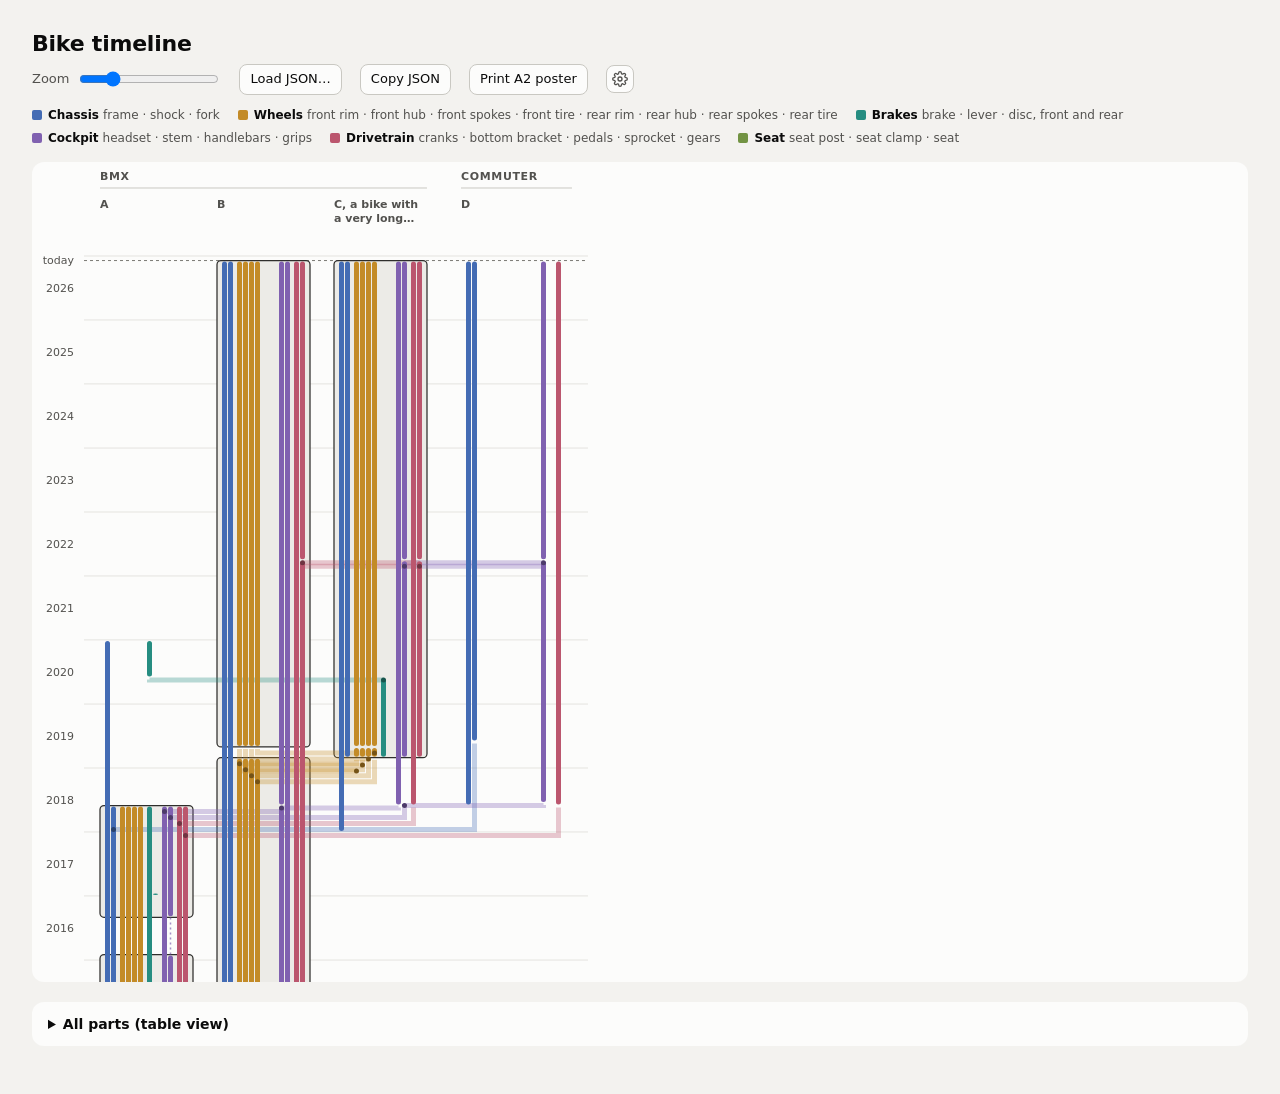
==== commit a8d6eb53: "Load test data by default and add a visual test - test-bikes.json: four made-up bikes whose parts co" ====
--- a/index.html
+++ b/index.html
@@ -32,7 +32,6 @@
 
   <details id="parts-table-details">
     <summary>All parts (table view)</summary>
-    <div id="data-warnings" class="data-warnings"></div>
     <table class="parts-table" id="parts-table"></table>
   </details>
   <div class="tooltip" id="tooltip"></div>
@@ -51,8 +50,6 @@
   </dialog>
   <div id="print-poster"></div>
 </div>
-
-<script type="application/json" id="bike-data">{"bikes": [{"id": "d5714710-1670-57d9-b06e-51116ca57bb6", "type": "bmx", "name": "Haro Backtrail X1"}, {"id": "c8349bf1-53e0-5c03-b834-6d94e2e9609f", "type": "bmx", "name": "WeThePeople Crysis"}, {"id": "1fc7535d-9dfc-5aed-b490-a88b2a6df17d", "type": "bmx", "name": "Cult Gateway"}, {"id": "0dbe2426-ae0e-51f8-9ee9-76fc2d628a82", "type": "bmx", "name": "S&M ATF"}, {"id": "a93ceddb-2db0-52a2-914f-8e34d33f22bd", "type": "bmx", "name": "Fit STR"}, {"id": "2fa8bbf3-77fc-5b08-8d07-092973ad7803", "type": "mtb", "name": "Kona Cinder Cone"}, {"id": "944175d9-e328-57dc-8211-6ce42073a530", "type": "mtb", "name": "Stumpjumper FSR 29"}, {"id": "5f780220-959d-508b-bc62-5ec091fe95fd", "type": "mtb", "name": "Nukeproof Mega 290"}, {"id": "fdb548df-8dd9-50ee-b4ff-559508273399", "type": "mtb", "name": "NS Decade"}, {"id": "7e3f05c8-84cd-5d2b-b3c3-b3dbb7a47b27", "type": "mtb", "name": "Production Privée Shan No.5"}, {"id": "f5db564a-20bb-5960-b8b1-11f88ceb2071", "type": "dh", "name": "Commencal Supreme DH V3"}, {"id": "937821c4-035a-523a-9e88-62f28805bf0e", "type": "dh", "name": "Santa Cruz V10"}, {"id": "eea7fd47-2b94-5f3a-bc66-674f0994648f", "type": "gravel", "name": "Bombtrack Hook EXT"}], "parts": [{"id": "fb4fddc3-3141-53dd-a802-601ecb1f221f", "type": "frame", "description": "Haro Backtrail X1 frame 20.5\"", "usage": [{"bikeId": "d5714710-1670-57d9-b06e-51116ca57bb6", "dateFrom": "2008-03-15", "dateTo": "2011-06-04"}]}, {"id": "1278e760-de3b-5e9a-b70b-002cf7c71994", "type": "fork", "description": "Haro stock CrMo fork", "usage": [{"bikeId": "d5714710-1670-57d9-b06e-51116ca57bb6", "dateFrom": "2008-03-15", "dateTo": "2011-06-04"}]}, {"id": "b9b06471-a4dd-5b66-93d6-ccc604e36f94", "type": "front rim", "description": "Haro stock front rim 36H", "usage": [{"bikeId": "d5714710-1670-57d9-b06e-51116ca57bb6", "dateFrom": "2008-03-15", "dateTo": "2011-06-04"}]}, {"id": "ab2a4f9e-cc55-58a2-bd97-15354c9eaee4", "type": "front hub", "description": "Haro stock front hub 36H", "usage": [{"bikeId": "d5714710-1670-57d9-b06e-51116ca57bb6", "dateFrom": "2008-03-15", "dateTo": "2011-06-04"}]}, {"id": "b2bcba9a-9471-531b-8dae-34f7de6495de", "type": "rear rim", "description": "Haro stock rear rim 36H", "usage": [{"bikeId": "d5714710-1670-57d9-b06e-51116ca57bb6", "dateFrom": "2008-03-15", "dateTo": "2010-04-10"}]}, {"id": "65884b74-0d3a-5f01-94dc-26be21f86a38", "type": "rear hub", "description": "Haro stock rear hub 36H", "usage": [{"bikeId": "d5714710-1670-57d9-b06e-51116ca57bb6", "dateFrom": "2008-03-15", "dateTo": "2010-04-10"}]}, {"id": "4b3f849e-0f22-591d-94d6-90423476f6b0", "type": "rear rim", "description": "Odyssey Hazard Lite rear rim", "usage": [{"bikeId": "d5714710-1670-57d9-b06e-51116ca57bb6", "dateFrom": "2010-04-10", "dateTo": "2011-06-04"}, {"bikeId": "c8349bf1-53e0-5c03-b834-6d94e2e9609f", "dateFrom": "2011-06-04", "dateTo": "2013-08-17"}]}, {"id": "c7b8a990-f199-5bb9-a5dc-1407b9844f9d", "type": "rear hub", "description": "Odyssey Hazard Lite rear hub", "usage": [{"bikeId": "d5714710-1670-57d9-b06e-51116ca57bb6", "dateFrom": "2010-04-10", "dateTo": "2011-06-04"}, {"bikeId": "c8349bf1-53e0-5c03-b834-6d94e2e9609f", "dateFrom": "2011-06-04", "dateTo": "2013-08-17"}]}, {"id": "1eb0a0d7-9629-5c42-bf25-2272a0bf8071", "type": "stem", "description": "Haro top-load stem", "usage": [{"bikeId": "d5714710-1670-57d9-b06e-51116ca57bb6", "dateFrom": "2008-03-15", "dateTo": "2011-06-04"}]}, {"id": "93dac491-5b1c-58d8-915c-07a76765391a", "type": "handlebars", "description": "Haro 8.5\" bars", "usage": [{"bikeId": "d5714710-1670-57d9-b06e-51116ca57bb6", "dateFrom": "2008-03-15", "dateTo": "2011-06-04"}]}, {"id": "f13b01fd-169e-5755-b1c1-a616630ead42", "type": "cranks", "description": "Haro 3-pc cranks 175mm", "usage": [{"bikeId": "d5714710-1670-57d9-b06e-51116ca57bb6", "dateFrom": "2008-03-15", "dateTo": "2011-06-04"}]}, {"id": "3529415e-85bd-5644-80e7-b6da6f17793d", "type": "sprocket", "description": "Haro 25T sprocket", "usage": [{"bikeId": "d5714710-1670-57d9-b06e-51116ca57bb6", "dateFrom": "2008-03-15", "dateTo": "2011-06-04"}]}, {"id": "df89e57e-fe6c-5d8b-8477-9fb6caf1c602", "type": "rear brake", "description": "Haro U-brake rear brake", "usage": [{"bikeId": "d5714710-1670-57d9-b06e-51116ca57bb6", "dateFrom": "2008-03-15", "dateTo": "2011-06-04"}]}, {"id": "8979b139-c27f-5794-a282-4658c1b47f99", "type": "rear brake lever", "description": "Haro U-brake rear lever", "usage": [{"bikeId": "d5714710-1670-57d9-b06e-51116ca57bb6", "dateFrom": "2008-03-15", "dateTo": "2011-06-04"}]}, {"id": "a163d475-7843-586d-98c9-918381777539", "type": "frame", "description": "WeThePeople Crysis frame 21\"", "usage": [{"bikeId": "c8349bf1-53e0-5c03-b834-6d94e2e9609f", "dateFrom": "2011-06-04", "dateTo": "2015-09-12"}]}, {"id": "51c9e659-a3ac-54cf-9f19-b72253197419", "type": "fork", "description": "WTP Battleship fork", "usage": [{"bikeId": "c8349bf1-53e0-5c03-b834-6d94e2e9609f", "dateFrom": "2011-06-04", "dateTo": "2015-09-12"}, {"bikeId": "1fc7535d-9dfc-5aed-b490-a88b2a6df17d", "dateFrom": "2015-09-12", "dateTo": "2019-05-11"}]}, {"id": "7095cec9-e279-5705-b20c-e48cbbe97af1", "type": "front rim", "description": "WTP stock front rim", "usage": [{"bikeId": "c8349bf1-53e0-5c03-b834-6d94e2e9609f", "dateFrom": "2011-06-04", "dateTo": "2013-08-17"}]}, {"id": "880d3793-b936-5630-b727-7db7155fcf08", "type": "front hub", "description": "WTP stock front hub", "usage": [{"bikeId": "c8349bf1-53e0-5c03-b834-6d94e2e9609f", "dateFrom": "2011-06-04", "dateTo": "2013-08-17"}]}, {"id": "4f436e46-0ef7-55c4-8420-fe4b2505743d", "type": "front rim", "description": "Cult Match front rim", "usage": [{"bikeId": "c8349bf1-53e0-5c03-b834-6d94e2e9609f", "dateFrom": "2013-08-17", "dateTo": "2015-09-12"}, {"bikeId": "1fc7535d-9dfc-5aed-b490-a88b2a6df17d", "dateFrom": "2015-09-12", "dateTo": "now"}]}, {"id": "6dd29763-2ff2-5088-9d51-2063884eef89", "type": "front hub", "description": "Cult Match front hub", "usage": [{"bikeId": "c8349bf1-53e0-5c03-b834-6d94e2e9609f", "dateFrom": "2013-08-17", "dateTo": "2015-09-12"}, {"bikeId": "1fc7535d-9dfc-5aed-b490-a88b2a6df17d", "dateFrom": "2015-09-12", "dateTo": "now"}]}, {"id": "50d02c5d-644f-5cfe-b157-4c294d8c6e01", "type": "rear rim", "description": "Cult Match rear rim", "usage": [{"bikeId": "c8349bf1-53e0-5c03-b834-6d94e2e9609f", "dateFrom": "2013-08-17", "dateTo": "2015-09-12"}, {"bikeId": "1fc7535d-9dfc-5aed-b490-a88b2a6df17d", "dateFrom": "2015-09-12", "dateTo": "2021-06-12"}]}, {"id": "17acd041-dc93-5a73-abbd-0695103e69b6", "type": "rear hub", "description": "Cult Match rear hub 9T", "usage": [{"bikeId": "c8349bf1-53e0-5c03-b834-6d94e2e9609f", "dateFrom": "2013-08-17", "dateTo": "2015-09-12"}, {"bikeId": "1fc7535d-9dfc-5aed-b490-a88b2a6df17d", "dateFrom": "2015-09-12", "dateTo": "now"}]}, {"id": "972e6850-b84c-547b-be71-e03c32081611", "type": "stem", "description": "Odyssey Elementary V3 stem", "usage": [{"bikeId": "c8349bf1-53e0-5c03-b834-6d94e2e9609f", "dateFrom": "2011-06-04", "dateTo": "2015-09-12"}, {"bikeId": "1fc7535d-9dfc-5aed-b490-a88b2a6df17d", "dateFrom": "2015-09-12", "dateTo": "now"}]}, {"id": "d50e1f43-34c5-5eb8-b022-4b5332efb34c", "type": "handlebars", "description": "WTP stock bars 9\"", "usage": [{"bikeId": "c8349bf1-53e0-5c03-b834-6d94e2e9609f", "dateFrom": "2011-06-04", "dateTo": "2014-02-08"}]}, {"id": "0c3a1c67-de38-556f-8860-6a9331d93ad0", "type": "handlebars", "description": "S&M Race XLT bars 9.25\"", "usage": [{"bikeId": "c8349bf1-53e0-5c03-b834-6d94e2e9609f", "dateFrom": "2014-02-08", "dateTo": "2015-09-12"}, {"bikeId": "1fc7535d-9dfc-5aed-b490-a88b2a6df17d", "dateFrom": "2015-09-12", "dateTo": "2019-05-11"}, {"bikeId": "a93ceddb-2db0-52a2-914f-8e34d33f22bd", "dateFrom": "2021-05-08", "dateTo": "now"}]}, {"id": "a7c69a93-164c-5d5d-ac98-e456f7f739ca", "type": "cranks", "description": "WTP stock 3-pc cranks", "usage": [{"bikeId": "c8349bf1-53e0-5c03-b834-6d94e2e9609f", "dateFrom": "2011-06-04", "dateTo": "2012-09-22"}]}, {"id": "d8225e66-e6f6-5917-934c-ddd48431617a", "type": "cranks", "description": "Profile Racing cranks 175mm", "usage": [{"bikeId": "c8349bf1-53e0-5c03-b834-6d94e2e9609f", "dateFrom": "2012-09-22", "dateTo": "2015-09-12"}, {"bikeId": "1fc7535d-9dfc-5aed-b490-a88b2a6df17d", "dateFrom": "2015-09-12", "dateTo": "now"}]}, {"id": "fc939ff5-3c04-5d7d-af68-04a24bf3267f", "type": "sprocket", "description": "WTP 25T sprocket", "usage": [{"bikeId": "c8349bf1-53e0-5c03-b834-6d94e2e9609f", "dateFrom": "2011-06-04", "dateTo": "2012-09-22"}]}, {"id": "5c4a2a50-3559-51bf-bbe9-bd50fb73f7ed", "type": "sprocket", "description": "Profile 28T sprocket", "usage": [{"bikeId": "c8349bf1-53e0-5c03-b834-6d94e2e9609f", "dateFrom": "2012-09-22", "dateTo": "2015-09-12"}, {"bikeId": "1fc7535d-9dfc-5aed-b490-a88b2a6df17d", "dateFrom": "2015-09-12", "dateTo": "now"}]}, {"id": "a5fe2a5d-a94f-51c0-bd47-a1968c8c3bf3", "type": "rear brake", "description": "Odyssey Springfield U-brake rear brake", "usage": [{"bikeId": "c8349bf1-53e0-5c03-b834-6d94e2e9609f", "dateFrom": "2011-06-04", "dateTo": "2014-02-08"}]}, {"id": "2d5522fa-dcd9-56e4-961b-308c2be1a94e", "type": "rear brake lever", "description": "Odyssey Springfield U-brake rear lever", "usage": [{"bikeId": "c8349bf1-53e0-5c03-b834-6d94e2e9609f", "dateFrom": "2011-06-04", "dateTo": "2014-02-08"}]}, {"id": "79eb51c5-488d-574c-a3de-b72588749a07", "type": "frame", "description": "Cult Gateway frame 20.75\"", "usage": [{"bikeId": "1fc7535d-9dfc-5aed-b490-a88b2a6df17d", "dateFrom": "2015-09-12", "dateTo": "now"}]}, {"id": "fe174315-ec37-5cdd-b4a5-bc27207642b6", "type": "fork", "description": "Cult Race fork", "usage": [{"bikeId": "1fc7535d-9dfc-5aed-b490-a88b2a6df17d", "dateFrom": "2019-05-11", "dateTo": "now"}]}, {"id": "e4c9ec2e-79a2-56d1-a9b8-9faa9a3854cf", "type": "handlebars", "description": "Cult Crew bars 9.5\"", "usage": [{"bikeId": "1fc7535d-9dfc-5aed-b490-a88b2a6df17d", "dateFrom": "2019-05-11", "dateTo": "now"}]}, {"id": "6d6d073d-e9ac-5f35-9a0b-696f1cb8fbe5", "type": "frame", "description": "S&M ATF frame 21\"", "usage": [{"bikeId": "0dbe2426-ae0e-51f8-9ee9-76fc2d628a82", "dateFrom": "2018-04-21", "dateTo": "now"}]}, {"id": "58722139-aea0-59fd-ac5d-b60395e296f8", "type": "fork", "description": "S&M Pitchfork XLT", "usage": [{"bikeId": "0dbe2426-ae0e-51f8-9ee9-76fc2d628a82", "dateFrom": "2018-04-21", "dateTo": "now"}]}, {"id": "34276082-e6e3-512e-8353-514747da7a6a", "type": "front rim", "description": "Profile Elite front rim", "usage": [{"bikeId": "0dbe2426-ae0e-51f8-9ee9-76fc2d628a82", "dateFrom": "2018-04-21", "dateTo": "now"}]}, {"id": "330bc80a-2b99-5d21-830b-ac2701d187ff", "type": "front hub", "description": "Profile Elite front hub", "usage": [{"bikeId": "0dbe2426-ae0e-51f8-9ee9-76fc2d628a82", "dateFrom": "2018-04-21", "dateTo": "now"}]}, {"id": "c0eb7c53-2f77-5fe8-894f-d6377238cbc4", "type": "rear rim", "description": "Profile Elite rear rim", "usage": [{"bikeId": "0dbe2426-ae0e-51f8-9ee9-76fc2d628a82", "dateFrom": "2018-04-21", "dateTo": "now"}]}, {"id": "7bdaf814-9fa3-50a5-ae2b-81ef0b227d62", "type": "rear hub", "description": "Profile Elite rear hub", "usage": [{"bikeId": "0dbe2426-ae0e-51f8-9ee9-76fc2d628a82", "dateFrom": "2018-04-21", "dateTo": "now"}]}, {"id": "a250fd47-51dd-5543-b650-972142b1dc7c", "type": "stem", "description": "S&M Race stem", "usage": [{"bikeId": "0dbe2426-ae0e-51f8-9ee9-76fc2d628a82", "dateFrom": "2018-04-21", "dateTo": "now"}]}, {"id": "82afddeb-2e76-5076-add1-0928c8b2b464", "type": "handlebars", "description": "S&M Credence bars 9.5\"", "usage": [{"bikeId": "0dbe2426-ae0e-51f8-9ee9-76fc2d628a82", "dateFrom": "2018-04-21", "dateTo": "now"}]}, {"id": "1857f144-5e6f-5a6e-8d1f-9c261d300550", "type": "cranks", "description": "Profile Column cranks 175mm", "usage": [{"bikeId": "0dbe2426-ae0e-51f8-9ee9-76fc2d628a82", "dateFrom": "2018-04-21", "dateTo": "now"}]}, {"id": "cee56068-1c2b-528a-b824-a7cc2ddf6896", "type": "sprocket", "description": "Profile 25T sprocket", "usage": [{"bikeId": "0dbe2426-ae0e-51f8-9ee9-76fc2d628a82", "dateFrom": "2018-04-21", "dateTo": "now"}]}, {"id": "b305e9af-810c-5687-968f-cbf2158e5f92", "type": "rear brake", "description": "Odyssey Evo 2.5 U-brake rear brake", "usage": [{"bikeId": "0dbe2426-ae0e-51f8-9ee9-76fc2d628a82", "dateFrom": "2018-04-21", "dateTo": "now"}]}, {"id": "8f24155c-5310-57a4-a52d-c4f6f4b6bebf", "type": "rear brake lever", "description": "Odyssey Evo 2.5 U-brake rear lever", "usage": [{"bikeId": "0dbe2426-ae0e-51f8-9ee9-76fc2d628a82", "dateFrom": "2018-04-21", "dateTo": "now"}]}, {"id": "e6c23fe3-dd59-5c43-b96c-e8e9164a00f4", "type": "frame", "description": "Fit STR frame 20.75\"", "usage": [{"bikeId": "a93ceddb-2db0-52a2-914f-8e34d33f22bd", "dateFrom": "2021-05-08", "dateTo": "now"}]}, {"id": "f932cb1d-b30d-5ae4-bb80-4db1fe44f631", "type": "fork", "description": "Fit Blade fork", "usage": [{"bikeId": "a93ceddb-2db0-52a2-914f-8e34d33f22bd", "dateFrom": "2021-05-08", "dateTo": "now"}]}, {"id": "795ba003-2231-5929-92f7-86e47a516ae9", "type": "front rim", "description": "Fit OEM front rim", "usage": [{"bikeId": "a93ceddb-2db0-52a2-914f-8e34d33f22bd", "dateFrom": "2021-05-08", "dateTo": "now"}]}, {"id": "1f0ac596-790d-51cf-82fd-03f58ef0722f", "type": "front hub", "description": "Fit OEM front hub", "usage": [{"bikeId": "a93ceddb-2db0-52a2-914f-8e34d33f22bd", "dateFrom": "2021-05-08", "dateTo": "now"}]}, {"id": "7856e45d-718c-5ed6-9796-bfe3d48542ff", "type": "rear rim", "description": "Fit OEM rear rim", "usage": [{"bikeId": "a93ceddb-2db0-52a2-914f-8e34d33f22bd", "dateFrom": "2021-05-08", "dateTo": "2023-07-15"}]}, {"id": "4185308b-baf3-58b4-acc5-bd6efa4549bd", "type": "rear hub", "description": "Fit OEM rear hub", "usage": [{"bikeId": "a93ceddb-2db0-52a2-914f-8e34d33f22bd", "dateFrom": "2021-05-08", "dateTo": "2023-07-15"}]}, {"id": "2c02f5cb-9645-59ed-8ec4-b7650de35162", "type": "rear rim", "description": "Odyssey Clutch v2 rear rim", "usage": [{"bikeId": "a93ceddb-2db0-52a2-914f-8e34d33f22bd", "dateFrom": "2023-07-15", "dateTo": "now"}]}, {"id": "d1057f6a-3b14-510b-b18d-1069d250e2ee", "type": "rear hub", "description": "Odyssey Clutch v2 rear hub", "usage": [{"bikeId": "a93ceddb-2db0-52a2-914f-8e34d33f22bd", "dateFrom": "2023-07-15", "dateTo": "now"}]}, {"id": "577224a5-cdd6-5c61-98d1-1117003479cb", "type": "stem", "description": "Fit Shiner stem", "usage": [{"bikeId": "a93ceddb-2db0-52a2-914f-8e34d33f22bd", "dateFrom": "2021-05-08", "dateTo": "now"}]}, {"id": "daf4449f-4ee8-56a9-8400-0ef18fcc95e9", "type": "cranks", "description": "Fit Key cranks 175mm", "usage": [{"bikeId": "a93ceddb-2db0-52a2-914f-8e34d33f22bd", "dateFrom": "2021-05-08", "dateTo": "now"}]}, {"id": "6ba8b475-09b1-51f6-9b40-f2a66d5c23de", "type": "sprocket", "description": "Fit 25T sprocket", "usage": [{"bikeId": "a93ceddb-2db0-52a2-914f-8e34d33f22bd", "dateFrom": "2021-05-08", "dateTo": "now"}]}, {"id": "926236bb-8101-59dd-b30f-830cc627c82d", "type": "frame", "description": "Kona Cinder Cone frame 18\"", "usage": [{"bikeId": "2fa8bbf3-77fc-5b08-8d07-092973ad7803", "dateFrom": "2009-05-02", "dateTo": "2013-04-13"}]}, {"id": "9ca0b86c-dcbe-5ed0-9a3f-214b55a376d3", "type": "fork", "description": "RockShox Tora 100mm", "usage": [{"bikeId": "2fa8bbf3-77fc-5b08-8d07-092973ad7803", "dateFrom": "2009-05-02", "dateTo": "2013-04-13"}]}, {"id": "3c828052-c0c8-5f7f-9e71-40072dcd4326", "type": "front rim", "description": "Mavic XM317 26\" front rim", "usage": [{"bikeId": "2fa8bbf3-77fc-5b08-8d07-092973ad7803", "dateFrom": "2009-05-02", "dateTo": "2013-04-13"}, {"bikeId": "fdb548df-8dd9-50ee-b4ff-559508273399", "dateFrom": "2014-03-22", "dateTo": "2019-06-01"}]}, {"id": "e311c3d1-9654-5a81-beae-646e694d7e74", "type": "front hub", "description": "Shimano Deore front hub", "usage": [{"bikeId": "2fa8bbf3-77fc-5b08-8d07-092973ad7803", "dateFrom": "2009-05-02", "dateTo": "2013-04-13"}, {"bikeId": "fdb548df-8dd9-50ee-b4ff-559508273399", "dateFrom": "2014-03-22", "dateTo": "2019-06-01"}]}, {"id": "efbb3731-bc31-5674-b99c-3109b72b036a", "type": "rear rim", "description": "Mavic XM317 26\" rear rim", "usage": [{"bikeId": "2fa8bbf3-77fc-5b08-8d07-092973ad7803", "dateFrom": "2009-05-02", "dateTo": "2013-04-13"}, {"bikeId": "fdb548df-8dd9-50ee-b4ff-559508273399", "dateFrom": "2014-03-22", "dateTo": "2019-06-01"}]}, {"id": "28c13b9a-5369-5daa-aaea-eb56a1f1510d", "type": "rear hub", "description": "Shimano Deore rear hub", "usage": [{"bikeId": "2fa8bbf3-77fc-5b08-8d07-092973ad7803", "dateFrom": "2009-05-02", "dateTo": "2013-04-13"}, {"bikeId": "fdb548df-8dd9-50ee-b4ff-559508273399", "dateFrom": "2014-03-22", "dateTo": "2019-06-01"}]}, {"id": "0af97241-3fd4-5c9a-b868-590f93eea7ec", "type": "front brake", "description": "Avid Juicy 3 front brake", "usage": [{"bikeId": "2fa8bbf3-77fc-5b08-8d07-092973ad7803", "dateFrom": "2009-05-02", "dateTo": "2013-04-13"}]}, {"id": "e60d73a6-7314-5529-8ac6-a64e8880dbbb", "type": "front brake lever", "description": "Avid Juicy 3 front lever", "usage": [{"bikeId": "2fa8bbf3-77fc-5b08-8d07-092973ad7803", "dateFrom": "2009-05-02", "dateTo": "2013-04-13"}]}, {"id": "cb9cc334-2a49-54aa-a8fb-dc20dee2ab35", "type": "front disc", "description": "Avid front disc 200mm", "usage": [{"bikeId": "2fa8bbf3-77fc-5b08-8d07-092973ad7803", "dateFrom": "2009-05-02", "dateTo": "2013-04-13"}]}, {"id": "b01c0488-47c1-5130-af5c-8903fd549ca2", "type": "rear brake", "description": "Avid Juicy 3 rear brake", "usage": [{"bikeId": "2fa8bbf3-77fc-5b08-8d07-092973ad7803", "dateFrom": "2009-05-02", "dateTo": "2013-04-13"}]}, {"id": "c2965b87-c2bb-5b9c-8312-4574047a7dd3", "type": "rear brake lever", "description": "Avid Juicy 3 rear lever", "usage": [{"bikeId": "2fa8bbf3-77fc-5b08-8d07-092973ad7803", "dateFrom": "2009-05-02", "dateTo": "2013-04-13"}]}, {"id": "a8569cf3-93fa-5ce9-83b0-0e723d23e716", "type": "rear disc", "description": "Avid rear disc 200mm", "usage": [{"bikeId": "2fa8bbf3-77fc-5b08-8d07-092973ad7803", "dateFrom": "2009-05-02", "dateTo": "2013-04-13"}]}, {"id": "6ecd06e4-07f9-57bb-8b01-1dc22130c5fd", "type": "stem", "description": "Kona stock stem 90mm", "usage": [{"bikeId": "2fa8bbf3-77fc-5b08-8d07-092973ad7803", "dateFrom": "2009-05-02", "dateTo": "2013-04-13"}]}, {"id": "7ef195c8-5637-567e-aa24-b2bfd99cd93f", "type": "handlebars", "description": "Kona riser bar 660mm", "usage": [{"bikeId": "2fa8bbf3-77fc-5b08-8d07-092973ad7803", "dateFrom": "2009-05-02", "dateTo": "2013-04-13"}]}, {"id": "ac596c44-397e-5ad5-92c4-64ba0675cc14", "type": "cranks", "description": "Shimano Deore 3x9 cranks", "usage": [{"bikeId": "2fa8bbf3-77fc-5b08-8d07-092973ad7803", "dateFrom": "2009-05-02", "dateTo": "2013-04-13"}]}, {"id": "a4d705fb-4b60-581a-845b-206128c84523", "type": "gears", "description": "Shimano Deore 9s rear drivetrain", "usage": [{"bikeId": "2fa8bbf3-77fc-5b08-8d07-092973ad7803", "dateFrom": "2009-05-02", "dateTo": "2013-04-13"}]}, {"id": "6ad1e59e-e659-58d9-a500-dd3963e7c3e8", "type": "seat post", "description": "Kona stock seatpost", "usage": [{"bikeId": "2fa8bbf3-77fc-5b08-8d07-092973ad7803", "dateFrom": "2009-05-02", "dateTo": "2013-04-13"}]}, {"id": "25f12344-8a71-5557-a0be-03f9dcfac420", "type": "seat", "description": "WTB Speed V", "usage": [{"bikeId": "2fa8bbf3-77fc-5b08-8d07-092973ad7803", "dateFrom": "2009-05-02", "dateTo": "2013-04-13"}]}, {"id": "c1a21b98-0e12-5ebd-be78-064bfb73f2b3", "type": "frame", "description": "Specialized Stumpjumper FSR Comp 29 M", "usage": [{"bikeId": "944175d9-e328-57dc-8211-6ce42073a530", "dateFrom": "2013-04-13", "dateTo": "2017-08-12"}]}, {"id": "f41aa19b-c3d5-5e2d-b86c-9065cfc93c1f", "type": "shock", "description": "Fox Float CTD", "usage": [{"bikeId": "944175d9-e328-57dc-8211-6ce42073a530", "dateFrom": "2013-04-13", "dateTo": "2017-08-12"}]}, {"id": "08e46e79-5b0c-5f9e-a10b-8fb02ed5fe21", "type": "fork", "description": "Fox 32 Float 140mm", "usage": [{"bikeId": "944175d9-e328-57dc-8211-6ce42073a530", "dateFrom": "2013-04-13", "dateTo": "2017-08-12"}]}, {"id": "280060e7-39e5-5843-9538-d4c286dff15a", "type": "front rim", "description": "Roval Traverse 29 front rim", "usage": [{"bikeId": "944175d9-e328-57dc-8211-6ce42073a530", "dateFrom": "2013-04-13", "dateTo": "2017-08-12"}]}, {"id": "4fcfadd4-5422-5b43-bb29-46899743e83c", "type": "front hub", "description": "Roval Traverse 29 front hub", "usage": [{"bikeId": "944175d9-e328-57dc-8211-6ce42073a530", "dateFrom": "2013-04-13", "dateTo": "2017-08-12"}]}, {"id": "b1b351b6-0e43-5535-9515-e74a1b097cad", "type": "rear rim", "description": "Roval Traverse 29 rear rim", "usage": [{"bikeId": "944175d9-e328-57dc-8211-6ce42073a530", "dateFrom": "2013-04-13", "dateTo": "2017-08-12"}]}, {"id": "ab00670f-7d56-50f2-bcbd-651134494641", "type": "rear hub", "description": "Roval Traverse 29 rear hub", "usage": [{"bikeId": "944175d9-e328-57dc-8211-6ce42073a530", "dateFrom": "2013-04-13", "dateTo": "2017-08-12"}]}, {"id": "cfa5f32b-f731-5128-ab28-01ce12d320ad", "type": "front brake", "description": "Avid Elixir 5 front brake", "usage": [{"bikeId": "944175d9-e328-57dc-8211-6ce42073a530", "dateFrom": "2013-04-13", "dateTo": "2015-06-06"}]}, {"id": "75e62236-398d-5da8-b8c3-ef02880e6c6a", "type": "front brake lever", "description": "Avid Elixir 5 front lever", "usage": [{"bikeId": "944175d9-e328-57dc-8211-6ce42073a530", "dateFrom": "2013-04-13", "dateTo": "2015-06-06"}]}, {"id": "0e9d6b6e-b5d2-5edc-a0ac-793071846c67", "type": "front disc", "description": "Avid front disc 200mm", "usage": [{"bikeId": "944175d9-e328-57dc-8211-6ce42073a530", "dateFrom": "2013-04-13", "dateTo": "2015-06-06"}]}, {"id": "8ebc5eb4-f85d-5bd9-81b8-27da0687cc64", "type": "rear brake", "description": "Avid Elixir 5 rear brake", "usage": [{"bikeId": "944175d9-e328-57dc-8211-6ce42073a530", "dateFrom": "2013-04-13", "dateTo": "2015-06-06"}]}, {"id": "0e5686d8-6059-55fa-85e1-230e7965cc20", "type": "rear brake lever", "description": "Avid Elixir 5 rear lever", "usage": [{"bikeId": "944175d9-e328-57dc-8211-6ce42073a530", "dateFrom": "2013-04-13", "dateTo": "2015-06-06"}]}, {"id": "94e936e1-138e-5aed-9791-77e2e96b57c2", "type": "rear disc", "description": "Avid rear disc 200mm", "usage": [{"bikeId": "944175d9-e328-57dc-8211-6ce42073a530", "dateFrom": "2013-04-13", "dateTo": "2015-06-06"}]}, {"id": "3a511b55-e1bc-552b-a126-ab0e1854544e", "type": "front brake", "description": "Shimano XT M8000 front brake", "usage": [{"bikeId": "944175d9-e328-57dc-8211-6ce42073a530", "dateFrom": "2015-06-06", "dateTo": "2017-08-12"}, {"bikeId": "5f780220-959d-508b-bc62-5ec091fe95fd", "dateFrom": "2017-08-12", "dateTo": "2021-04-17"}]}, {"id": "1b77692f-c1e6-50f0-93ca-7197b2e45e68", "type": "front brake lever", "description": "Shimano XT M8000 front lever", "usage": [{"bikeId": "944175d9-e328-57dc-8211-6ce42073a530", "dateFrom": "2015-06-06", "dateTo": "2017-08-12"}, {"bikeId": "5f780220-959d-508b-bc62-5ec091fe95fd", "dateFrom": "2017-08-12", "dateTo": "2021-04-17"}]}, {"id": "f9c6e9d7-d8f0-5c54-ac76-c435c133a812", "type": "front disc", "description": "Shimano front disc 200mm", "usage": [{"bikeId": "944175d9-e328-57dc-8211-6ce42073a530", "dateFrom": "2015-06-06", "dateTo": "2017-08-12"}, {"bikeId": "5f780220-959d-508b-bc62-5ec091fe95fd", "dateFrom": "2017-08-12", "dateTo": "2021-04-17"}]}, {"id": "a0ffc05a-6dc6-574c-bb24-d63d266007b3", "type": "rear brake", "description": "Shimano XT M8000 rear brake", "usage": [{"bikeId": "944175d9-e328-57dc-8211-6ce42073a530", "dateFrom": "2015-06-06", "dateTo": "2017-08-12"}, {"bikeId": "5f780220-959d-508b-bc62-5ec091fe95fd", "dateFrom": "2017-08-12", "dateTo": "2021-04-17"}]}, {"id": "624b534c-b924-5911-8852-5ccd7c239179", "type": "rear brake lever", "description": "Shimano XT M8000 rear lever", "usage": [{"bikeId": "944175d9-e328-57dc-8211-6ce42073a530", "dateFrom": "2015-06-06", "dateTo": "2017-08-12"}, {"bikeId": "5f780220-959d-508b-bc62-5ec091fe95fd", "dateFrom": "2017-08-12", "dateTo": "2021-04-17"}]}, {"id": "144d2e09-16bb-5410-acaa-48a991b68615", "type": "rear disc", "description": "Shimano rear disc 200mm", "usage": [{"bikeId": "944175d9-e328-57dc-8211-6ce42073a530", "dateFrom": "2015-06-06", "dateTo": "2017-08-12"}, {"bikeId": "5f780220-959d-508b-bc62-5ec091fe95fd", "dateFrom": "2017-08-12", "dateTo": "2021-04-17"}]}, {"id": "e90afde1-9e29-56dd-8a69-b6abfb03f786", "type": "stem", "description": "Specialized stem 75mm", "usage": [{"bikeId": "944175d9-e328-57dc-8211-6ce42073a530", "dateFrom": "2013-04-13", "dateTo": "2014-09-13"}]}, {"id": "0383ca50-5b4a-526c-921e-f570704dc7ae", "type": "stem", "description": "Race Face Atlas stem 50mm", "usage": [{"bikeId": "944175d9-e328-57dc-8211-6ce42073a530", "dateFrom": "2014-09-13", "dateTo": "2017-08-12"}, {"bikeId": "5f780220-959d-508b-bc62-5ec091fe95fd", "dateFrom": "2017-08-12", "dateTo": "now"}]}, {"id": "eb9f789c-4514-5e1a-a983-a70996e6f9f9", "type": "handlebars", "description": "Specialized bar 720mm", "usage": [{"bikeId": "944175d9-e328-57dc-8211-6ce42073a530", "dateFrom": "2013-04-13", "dateTo": "2014-09-13"}]}, {"id": "c2d6d9b7-4f94-5aab-ba97-e2104534c61d", "type": "handlebars", "description": "Race Face Atlas bar 785mm", "usage": [{"bikeId": "944175d9-e328-57dc-8211-6ce42073a530", "dateFrom": "2014-09-13", "dateTo": "2017-08-12"}, {"bikeId": "5f780220-959d-508b-bc62-5ec091fe95fd", "dateFrom": "2017-08-12", "dateTo": "2022-03-26"}, {"bikeId": "7e3f05c8-84cd-5d2b-b3c3-b3dbb7a47b27", "dateFrom": "2022-03-26", "dateTo": "now"}]}, {"id": "64583289-9322-5439-8799-874bbe2bb2d7", "type": "cranks", "description": "SRAM S1000 cranks", "usage": [{"bikeId": "944175d9-e328-57dc-8211-6ce42073a530", "dateFrom": "2013-04-13", "dateTo": "2017-08-12"}]}, {"id": "9ed4e760-4995-5191-9342-4ccbfd396a7e", "type": "sprocket", "description": "Race Face narrow-wide 32T", "usage": [{"bikeId": "944175d9-e328-57dc-8211-6ce42073a530", "dateFrom": "2016-03-19", "dateTo": "2017-08-12"}]}, {"id": "27066d05-bdeb-574f-b904-e46ee75a6b81", "type": "gears", "description": "SRAM X7 10s drivetrain", "usage": [{"bikeId": "944175d9-e328-57dc-8211-6ce42073a530", "dateFrom": "2013-04-13", "dateTo": "2016-03-19"}]}, {"id": "94d3d55c-93d7-503c-8923-5fb1892395cb", "type": "gears", "description": "SRAM GX 1x11 drivetrain", "usage": [{"bikeId": "944175d9-e328-57dc-8211-6ce42073a530", "dateFrom": "2016-03-19", "dateTo": "2017-08-12"}, {"bikeId": "7e3f05c8-84cd-5d2b-b3c3-b3dbb7a47b27", "dateFrom": "2020-06-13", "dateTo": "now"}]}, {"id": "334b110f-c586-57d3-9ddb-5deaf29c4cfa", "type": "seat post", "description": "Specialized Command Post dropper", "usage": [{"bikeId": "944175d9-e328-57dc-8211-6ce42073a530", "dateFrom": "2013-04-13", "dateTo": "2017-08-12"}, {"bikeId": "eea7fd47-2b94-5f3a-bc66-674f0994648f", "dateFrom": "2021-03-20", "dateTo": "now"}]}, {"id": "29816f49-6a3d-5524-9990-2d34c42738ad", "type": "seat", "description": "Specialized Henge", "usage": [{"bikeId": "944175d9-e328-57dc-8211-6ce42073a530", "dateFrom": "2013-04-13", "dateTo": "2017-08-12"}, {"bikeId": "5f780220-959d-508b-bc62-5ec091fe95fd", "dateFrom": "2017-08-12", "dateTo": "2020-01-18"}]}, {"id": "bd253c9c-8769-5627-a18f-a14f4cae3e3f", "type": "frame", "description": "Nukeproof Mega 290 frame L", "usage": [{"bikeId": "5f780220-959d-508b-bc62-5ec091fe95fd", "dateFrom": "2017-08-12", "dateTo": "now"}]}, {"id": "723a05fe-52cb-5060-a583-a7df8522de0c", "type": "shock", "description": "RockShox Super Deluxe", "usage": [{"bikeId": "5f780220-959d-508b-bc62-5ec091fe95fd", "dateFrom": "2017-08-12", "dateTo": "now"}]}, {"id": "4eada1d5-60fc-5969-ae94-0d52d887ba8f", "type": "fork", "description": "RockShox Lyrik 160mm", "usage": [{"bikeId": "5f780220-959d-508b-bc62-5ec091fe95fd", "dateFrom": "2017-08-12", "dateTo": "now"}]}, {"id": "b57bf937-b5f9-5249-b3d3-489fcb95ee3e", "type": "front rim", "description": "DT Swiss E1900 29 front rim", "usage": [{"bikeId": "5f780220-959d-508b-bc62-5ec091fe95fd", "dateFrom": "2017-08-12", "dateTo": "2022-03-26"}]}, {"id": "521076ef-bf11-5098-8132-0905b0db79d6", "type": "front hub", "description": "DT Swiss E1900 29 front hub", "usage": [{"bikeId": "5f780220-959d-508b-bc62-5ec091fe95fd", "dateFrom": "2017-08-12", "dateTo": "2022-03-26"}, {"bikeId": "7e3f05c8-84cd-5d2b-b3c3-b3dbb7a47b27", "dateFrom": "2022-03-26", "dateTo": "now"}]}, {"id": "ad464ab4-de99-5ceb-a20e-e233f8ed8ce3", "type": "rear rim", "description": "DT Swiss E1900 29 rear rim", "usage": [{"bikeId": "5f780220-959d-508b-bc62-5ec091fe95fd", "dateFrom": "2017-08-12", "dateTo": "2022-03-26"}, {"bikeId": "7e3f05c8-84cd-5d2b-b3c3-b3dbb7a47b27", "dateFrom": "2022-03-26", "dateTo": "now"}]}, {"id": "d74490dd-59e4-55b0-ae8a-057a37da6a21", "type": "rear hub", "description": "DT Swiss E1900 29 rear hub", "usage": [{"bikeId": "5f780220-959d-508b-bc62-5ec091fe95fd", "dateFrom": "2017-08-12", "dateTo": "2022-03-26"}, {"bikeId": "7e3f05c8-84cd-5d2b-b3c3-b3dbb7a47b27", "dateFrom": "2022-03-26", "dateTo": "now"}]}, {"id": "4170f059-f438-5063-b791-d242590b5443", "type": "front rim", "description": "We Are One Union 29 front rim", "usage": [{"bikeId": "5f780220-959d-508b-bc62-5ec091fe95fd", "dateFrom": "2022-03-26", "dateTo": "now"}]}, {"id": "2d5d7573-e9c9-5991-8b20-ed074f8502cb", "type": "front hub", "description": "We Are One Union 29 front hub", "usage": [{"bikeId": "5f780220-959d-508b-bc62-5ec091fe95fd", "dateFrom": "2022-03-26", "dateTo": "now"}]}, {"id": "a22dd094-1d10-53cd-9e28-afae2126cbb2", "type": "rear rim", "description": "We Are One Union 29 rear rim", "usage": [{"bikeId": "5f780220-959d-508b-bc62-5ec091fe95fd", "dateFrom": "2022-03-26", "dateTo": "now"}]}, {"id": "5b5d17b7-bc9a-5c1f-89c2-b8660a07d61a", "type": "rear hub", "description": "We Are One Union 29 rear hub", "usage": [{"bikeId": "5f780220-959d-508b-bc62-5ec091fe95fd", "dateFrom": "2022-03-26", "dateTo": "now"}]}, {"id": "e5cb9d3d-e055-51af-a1cd-9b59625ddbe9", "type": "front brake", "description": "Shimano Saint M820 (Mega) front brake", "usage": [{"bikeId": "5f780220-959d-508b-bc62-5ec091fe95fd", "dateFrom": "2021-04-17", "dateTo": "now"}]}, {"id": "fa82c282-c4c8-5d90-9372-fff163e2977d", "type": "front brake lever", "description": "Shimano Saint M820 (Mega) front lever", "usage": [{"bikeId": "5f780220-959d-508b-bc62-5ec091fe95fd", "dateFrom": "2021-04-17", "dateTo": "now"}]}, {"id": "05e09b6c-c353-58b5-a2d2-0cbd14d3fb1d", "type": "front disc", "description": "Shimano front disc 200mm", "usage": [{"bikeId": "5f780220-959d-508b-bc62-5ec091fe95fd", "dateFrom": "2021-04-17", "dateTo": "now"}]}, {"id": "68f2b5e8-df23-5996-8f13-1289eb96f696", "type": "rear brake", "description": "Shimano Saint M820 (Mega) rear brake", "usage": [{"bikeId": "5f780220-959d-508b-bc62-5ec091fe95fd", "dateFrom": "2021-04-17", "dateTo": "now"}]}, {"id": "357dc1e7-a540-504d-9555-c07d2dc71080", "type": "rear brake lever", "description": "Shimano Saint M820 (Mega) rear lever", "usage": [{"bikeId": "5f780220-959d-508b-bc62-5ec091fe95fd", "dateFrom": "2021-04-17", "dateTo": "now"}]}, {"id": "84070708-61d2-500e-8bff-2a87c557f56c", "type": "rear disc", "description": "Shimano rear disc 200mm", "usage": [{"bikeId": "5f780220-959d-508b-bc62-5ec091fe95fd", "dateFrom": "2021-04-17", "dateTo": "now"}]}, {"id": "41b28cbd-0741-54cd-b850-942727f5ea82", "type": "handlebars", "description": "Renthal Fatbar 35 800mm", "usage": [{"bikeId": "5f780220-959d-508b-bc62-5ec091fe95fd", "dateFrom": "2022-03-26", "dateTo": "now"}]}, {"id": "1cea34c4-504f-59d9-91cf-cd58480dc587", "type": "cranks", "description": "Race Face Aeffect cranks", "usage": [{"bikeId": "5f780220-959d-508b-bc62-5ec091fe95fd", "dateFrom": "2017-08-12", "dateTo": "now"}]}, {"id": "528d00a4-9b18-586e-87cb-c13789435ab7", "type": "sprocket", "description": "Race Face 30T", "usage": [{"bikeId": "5f780220-959d-508b-bc62-5ec091fe95fd", "dateFrom": "2017-08-12", "dateTo": "now"}]}, {"id": "057c3864-5be3-5e15-b540-e0a54d2ca9d5", "type": "gears", "description": "SRAM GX Eagle drivetrain", "usage": [{"bikeId": "5f780220-959d-508b-bc62-5ec091fe95fd", "dateFrom": "2017-08-12", "dateTo": "now"}]}, {"id": "4439aa64-3647-5958-8623-5faa5eb822b1", "type": "seat post", "description": "OneUp V2 dropper 180mm", "usage": [{"bikeId": "5f780220-959d-508b-bc62-5ec091fe95fd", "dateFrom": "2017-08-12", "dateTo": "now"}]}, {"id": "832add09-c42b-579e-b19b-0b7e8728822a", "type": "seat", "description": "WTB Volt", "usage": [{"bikeId": "5f780220-959d-508b-bc62-5ec091fe95fd", "dateFrom": "2020-01-18", "dateTo": "now"}]}, {"id": "9c7e064a-5b31-5cd9-948e-26987869bfd9", "type": "frame", "description": "NS Bikes Decade frame", "usage": [{"bikeId": "fdb548df-8dd9-50ee-b4ff-559508273399", "dateFrom": "2014-03-22", "dateTo": "now"}]}, {"id": "6a6da76e-82e7-5e25-a7d4-9b24b7647544", "type": "fork", "description": "Marzocchi DJ 100mm", "usage": [{"bikeId": "fdb548df-8dd9-50ee-b4ff-559508273399", "dateFrom": "2014-03-22", "dateTo": "2020-05-09"}]}, {"id": "56fd842c-a766-5778-9380-d990c05b705b", "type": "fork", "description": "RockShox Pike DJ 100mm", "usage": [{"bikeId": "fdb548df-8dd9-50ee-b4ff-559508273399", "dateFrom": "2020-05-09", "dateTo": "now"}]}, {"id": "d8f8d89e-cfd0-517d-a91b-6f0f3e5b09d9", "type": "front rim", "description": "Spank Spike Race 26 front rim", "usage": [{"bikeId": "fdb548df-8dd9-50ee-b4ff-559508273399", "dateFrom": "2019-08-24", "dateTo": "now"}]}, {"id": "aa27fad4-4492-5159-a225-e91d316cbc4e", "type": "front hub", "description": "Spank Spike Race 26 front hub", "usage": [{"bikeId": "fdb548df-8dd9-50ee-b4ff-559508273399", "dateFrom": "2019-08-24", "dateTo": "now"}]}, {"id": "602170d9-e875-551b-8c9f-f920a93af687", "type": "rear rim", "description": "Spank Spike Race 26 rear rim", "usage": [{"bikeId": "fdb548df-8dd9-50ee-b4ff-559508273399", "dateFrom": "2019-08-24", "dateTo": "now"}]}, {"id": "e0029607-1476-5706-ad8d-c05c2a086a61", "type": "rear hub", "description": "Spank Spike Race 26 rear hub", "usage": [{"bikeId": "fdb548df-8dd9-50ee-b4ff-559508273399", "dateFrom": "2019-08-24", "dateTo": "now"}]}, {"id": "f916f23b-c230-543f-92cc-18e5a15e2160", "type": "rear brake", "description": "Avid Elixir 3 rear brake", "usage": [{"bikeId": "fdb548df-8dd9-50ee-b4ff-559508273399", "dateFrom": "2014-03-22", "dateTo": "2018-11-03"}]}, {"id": "2f155c86-ac28-5de8-b039-17e863212d43", "type": "rear brake lever", "description": "Avid Elixir 3 rear lever", "usage": [{"bikeId": "fdb548df-8dd9-50ee-b4ff-559508273399", "dateFrom": "2014-03-22", "dateTo": "2018-11-03"}]}, {"id": "88bfc055-e08e-50ed-b4e1-b617fc406869", "type": "rear disc", "description": "Avid rear disc 200mm", "usage": [{"bikeId": "fdb548df-8dd9-50ee-b4ff-559508273399", "dateFrom": "2014-03-22", "dateTo": "2018-11-03"}]}, {"id": "856cff61-940c-5991-a6a3-91bac6f22c31", "type": "stem", "description": "NS Quantum stem", "usage": [{"bikeId": "fdb548df-8dd9-50ee-b4ff-559508273399", "dateFrom": "2014-03-22", "dateTo": "now"}]}, {"id": "eaa3816f-07b7-5ec7-bfad-ea2193cbc56e", "type": "handlebars", "description": "NS Licence bar 750mm", "usage": [{"bikeId": "fdb548df-8dd9-50ee-b4ff-559508273399", "dateFrom": "2014-03-22", "dateTo": "now"}]}, {"id": "bf99272a-0461-5eb2-abcb-d22dabbc853b", "type": "cranks", "description": "Shimano Zee cranks", "usage": [{"bikeId": "fdb548df-8dd9-50ee-b4ff-559508273399", "dateFrom": "2014-03-22", "dateTo": "now"}]}, {"id": "33ff191d-2d7d-5707-ab77-bd713747d506", "type": "sprocket", "description": "NS 28T chainring", "usage": [{"bikeId": "fdb548df-8dd9-50ee-b4ff-559508273399", "dateFrom": "2014-03-22", "dateTo": "now"}]}, {"id": "dc7b088d-a795-5fcf-991c-bdbd72c790c4", "type": "pedals", "description": "DMR Vault pedals", "usage": [{"bikeId": "fdb548df-8dd9-50ee-b4ff-559508273399", "dateFrom": "2014-03-22", "dateTo": "now"}]}, {"id": "1af7aa96-33f8-51a5-a177-fd61372fb235", "type": "seat post", "description": "NS seatpost", "usage": [{"bikeId": "fdb548df-8dd9-50ee-b4ff-559508273399", "dateFrom": "2014-03-22", "dateTo": "now"}]}, {"id": "aa654e0c-d9f9-5495-85df-4684de097687", "type": "seat", "description": "NS Nerd seat", "usage": [{"bikeId": "fdb548df-8dd9-50ee-b4ff-559508273399", "dateFrom": "2014-03-22", "dateTo": "now"}]}, {"id": "43aaa334-21fa-5f1b-9f25-aaef26af0f99", "type": "frame", "description": "Production Privée Shan No.5 frame L", "usage": [{"bikeId": "7e3f05c8-84cd-5d2b-b3c3-b3dbb7a47b27", "dateFrom": "2020-06-13", "dateTo": "now"}]}, {"id": "3ed28c8c-7898-5479-8d7d-e6748216a03a", "type": "fork", "description": "Fox 36 Rhythm 150mm", "usage": [{"bikeId": "7e3f05c8-84cd-5d2b-b3c3-b3dbb7a47b27", "dateFrom": "2020-06-13", "dateTo": "now"}]}, {"id": "0a6a6ca9-1812-5e76-9acd-cc07a872f8ca", "type": "front rim", "description": "Sun Ringlé Duroc 29 front rim", "usage": [{"bikeId": "7e3f05c8-84cd-5d2b-b3c3-b3dbb7a47b27", "dateFrom": "2020-06-13", "dateTo": "2022-03-26"}]}, {"id": "935200fc-61ad-5150-a5c0-6a7a75f57336", "type": "front hub", "description": "Sun Ringlé Duroc 29 front hub", "usage": [{"bikeId": "7e3f05c8-84cd-5d2b-b3c3-b3dbb7a47b27", "dateFrom": "2020-06-13", "dateTo": "2022-03-26"}]}, {"id": "398a8c1a-5ffc-51cc-8f15-db3097e4e4a6", "type": "rear rim", "description": "Sun Ringlé Duroc 29 rear rim", "usage": [{"bikeId": "7e3f05c8-84cd-5d2b-b3c3-b3dbb7a47b27", "dateFrom": "2020-06-13", "dateTo": "2022-03-26"}]}, {"id": "6e4a4223-8b2a-5cf2-8782-12d676cb5e83", "type": "rear hub", "description": "Sun Ringlé Duroc 29 rear hub", "usage": [{"bikeId": "7e3f05c8-84cd-5d2b-b3c3-b3dbb7a47b27", "dateFrom": "2020-06-13", "dateTo": "2022-03-26"}]}, {"id": "a4b26456-2c86-56eb-8759-0270bfd1ece4", "type": "front brake", "description": "Shimano SLX M7120 front brake", "usage": [{"bikeId": "7e3f05c8-84cd-5d2b-b3c3-b3dbb7a47b27", "dateFrom": "2020-06-13", "dateTo": "now"}]}, {"id": "be2ea204-f105-5f29-854c-46a193a5f5db", "type": "front brake lever", "description": "Shimano SLX M7120 front lever", "usage": [{"bikeId": "7e3f05c8-84cd-5d2b-b3c3-b3dbb7a47b27", "dateFrom": "2020-06-13", "dateTo": "now"}]}, {"id": "e299ed11-cdaf-5c0d-91eb-3d39b1b9b867", "type": "front disc", "description": "Shimano front disc 200mm", "usage": [{"bikeId": "7e3f05c8-84cd-5d2b-b3c3-b3dbb7a47b27", "dateFrom": "2020-06-13", "dateTo": "now"}]}, {"id": "e40d38cb-fe93-5464-b7a3-aa90b977afab", "type": "rear brake", "description": "Shimano SLX M7120 rear brake", "usage": [{"bikeId": "7e3f05c8-84cd-5d2b-b3c3-b3dbb7a47b27", "dateFrom": "2020-06-13", "dateTo": "now"}]}, {"id": "801afe26-2741-5376-81d2-790857d7f333", "type": "rear brake lever", "description": "Shimano SLX M7120 rear lever", "usage": [{"bikeId": "7e3f05c8-84cd-5d2b-b3c3-b3dbb7a47b27", "dateFrom": "2020-06-13", "dateTo": "now"}]}, {"id": "31bc9717-d36f-596d-a17f-d9d682de8b4e", "type": "rear disc", "description": "Shimano rear disc 200mm", "usage": [{"bikeId": "7e3f05c8-84cd-5d2b-b3c3-b3dbb7a47b27", "dateFrom": "2020-06-13", "dateTo": "now"}]}, {"id": "d431a726-dc34-5079-8e2c-3f9407398005", "type": "stem", "description": "Funn Crossfire stem 40mm", "usage": [{"bikeId": "7e3f05c8-84cd-5d2b-b3c3-b3dbb7a47b27", "dateFrom": "2020-06-13", "dateTo": "now"}]}, {"id": "1e77bb08-86fd-5ca7-93d6-dd12995eeb0f", "type": "handlebars", "description": "Funn Full On bar 780mm", "usage": [{"bikeId": "7e3f05c8-84cd-5d2b-b3c3-b3dbb7a47b27", "dateFrom": "2020-06-13", "dateTo": "2022-03-26"}]}, {"id": "660e74ec-ba35-5556-a9f9-914c1b1d3658", "type": "cranks", "description": "SRAM NX cranks", "usage": [{"bikeId": "7e3f05c8-84cd-5d2b-b3c3-b3dbb7a47b27", "dateFrom": "2020-06-13", "dateTo": "now"}]}, {"id": "6e4defbb-2483-575f-92cd-2dd20603c794", "type": "sprocket", "description": "SRAM X-Sync 32T", "usage": [{"bikeId": "7e3f05c8-84cd-5d2b-b3c3-b3dbb7a47b27", "dateFrom": "2020-06-13", "dateTo": "now"}]}, {"id": "a48f2a66-5bda-5882-a0db-a1cea0c8fe46", "type": "seat post", "description": "PNW Rainier dropper 150mm", "usage": [{"bikeId": "7e3f05c8-84cd-5d2b-b3c3-b3dbb7a47b27", "dateFrom": "2020-06-13", "dateTo": "now"}]}, {"id": "f734a10d-bcc9-5144-b1b8-0456d2cfe998", "type": "seat", "description": "SDG Bel-Air 3.0", "usage": [{"bikeId": "7e3f05c8-84cd-5d2b-b3c3-b3dbb7a47b27", "dateFrom": "2020-06-13", "dateTo": "now"}]}, {"id": "4e2d3445-66da-5d59-9d77-9a4d1df87536", "type": "frame", "description": "Commencal Supreme DH V3 frame M", "usage": [{"bikeId": "f5db564a-20bb-5960-b8b1-11f88ceb2071", "dateFrom": "2012-05-05", "dateTo": "2018-11-03"}]}, {"id": "fefa88d3-8c8e-5c07-9f47-03ad0799d349", "type": "shock", "description": "Fox DHX RC4", "usage": [{"bikeId": "f5db564a-20bb-5960-b8b1-11f88ceb2071", "dateFrom": "2012-05-05", "dateTo": "2018-11-03"}]}, {"id": "c153ce90-6f32-5755-82e0-1a8fab57d610", "type": "fork", "description": "Fox 40 RC2", "usage": [{"bikeId": "f5db564a-20bb-5960-b8b1-11f88ceb2071", "dateFrom": "2012-05-05", "dateTo": "2018-11-03"}]}, {"id": "097f1ef6-6ae7-5c15-b09c-fc2b2f86bdb8", "type": "front rim", "description": "Mavic Deemax 26 front rim", "usage": [{"bikeId": "f5db564a-20bb-5960-b8b1-11f88ceb2071", "dateFrom": "2012-05-05", "dateTo": "2018-11-03"}]}, {"id": "28148503-0050-56d2-9870-10f9b4d53d32", "type": "front hub", "description": "Mavic Deemax 26 front hub", "usage": [{"bikeId": "f5db564a-20bb-5960-b8b1-11f88ceb2071", "dateFrom": "2012-05-05", "dateTo": "2018-11-03"}]}, {"id": "8560be0f-1aa2-58e4-9b22-ec14b5998c00", "type": "rear rim", "description": "Mavic Deemax 26 rear rim", "usage": [{"bikeId": "f5db564a-20bb-5960-b8b1-11f88ceb2071", "dateFrom": "2012-05-05", "dateTo": "2018-11-03"}]}, {"id": "89120887-66f6-5deb-a810-06b7d3d846e5", "type": "rear hub", "description": "Mavic Deemax 26 rear hub", "usage": [{"bikeId": "f5db564a-20bb-5960-b8b1-11f88ceb2071", "dateFrom": "2012-05-05", "dateTo": "2018-11-03"}]}, {"id": "7138d3ca-f773-5d62-867f-98dbda278c6e", "type": "front brake", "description": "Shimano Saint M820 (Supreme) front brake", "usage": [{"bikeId": "f5db564a-20bb-5960-b8b1-11f88ceb2071", "dateFrom": "2012-05-05", "dateTo": "2018-11-03"}]}, {"id": "a00cceee-5cb6-56c5-8cb4-c7a3aa334a17", "type": "front brake lever", "description": "Shimano Saint M820 (Supreme) front lever", "usage": [{"bikeId": "f5db564a-20bb-5960-b8b1-11f88ceb2071", "dateFrom": "2012-05-05", "dateTo": "2018-11-03"}]}, {"id": "b7b16501-8986-50e7-ba45-d78c09a1006a", "type": "front disc", "description": "Shimano front disc 203mm", "usage": [{"bikeId": "f5db564a-20bb-5960-b8b1-11f88ceb2071", "dateFrom": "2012-05-05", "dateTo": "2018-11-03"}]}, {"id": "2c6851cf-67a2-56df-be11-c19f2cbf469f", "type": "rear brake", "description": "Shimano Saint M820 (Supreme) rear brake", "usage": [{"bikeId": "f5db564a-20bb-5960-b8b1-11f88ceb2071", "dateFrom": "2012-05-05", "dateTo": "2018-11-03"}, {"bikeId": "fdb548df-8dd9-50ee-b4ff-559508273399", "dateFrom": "2018-11-03", "dateTo": "now"}]}, {"id": "6635f9f6-adf1-54dc-a098-29f11d94739f", "type": "rear brake lever", "description": "Shimano Saint M820 (Supreme) rear lever", "usage": [{"bikeId": "f5db564a-20bb-5960-b8b1-11f88ceb2071", "dateFrom": "2012-05-05", "dateTo": "2018-11-03"}, {"bikeId": "fdb548df-8dd9-50ee-b4ff-559508273399", "dateFrom": "2018-11-03", "dateTo": "now"}]}, {"id": "5f27feaa-7aba-55a0-9541-cf50daf65c9d", "type": "rear disc", "description": "Shimano rear disc 203mm", "usage": [{"bikeId": "f5db564a-20bb-5960-b8b1-11f88ceb2071", "dateFrom": "2012-05-05", "dateTo": "2018-11-03"}, {"bikeId": "fdb548df-8dd9-50ee-b4ff-559508273399", "dateFrom": "2018-11-03", "dateTo": "now"}]}, {"id": "1b8e10f5-0d57-5cb3-be3f-26387cb53101", "type": "stem", "description": "Race Face direct-mount stem 50mm", "usage": [{"bikeId": "f5db564a-20bb-5960-b8b1-11f88ceb2071", "dateFrom": "2012-05-05", "dateTo": "2018-11-03"}, {"bikeId": "937821c4-035a-523a-9e88-62f28805bf0e", "dateFrom": "2018-11-03", "dateTo": "now"}]}, {"id": "8d4c3a66-d007-5a9d-a35a-80f9f48e7db2", "type": "handlebars", "description": "Renthal Fatbar DH 780mm", "usage": [{"bikeId": "f5db564a-20bb-5960-b8b1-11f88ceb2071", "dateFrom": "2012-05-05", "dateTo": "2015-04-18"}]}, {"id": "b520aee7-d0b5-521f-86ea-8b67d0598fb7", "type": "handlebars", "description": "Spank Spike 800 bar", "usage": [{"bikeId": "f5db564a-20bb-5960-b8b1-11f88ceb2071", "dateFrom": "2015-04-18", "dateTo": "2018-11-03"}, {"bikeId": "937821c4-035a-523a-9e88-62f28805bf0e", "dateFrom": "2018-11-03", "dateTo": "now"}]}, {"id": "4e369885-4d19-5f22-86ac-1aecedc364db", "type": "cranks", "description": "Shimano Saint cranks 165mm", "usage": [{"bikeId": "f5db564a-20bb-5960-b8b1-11f88ceb2071", "dateFrom": "2012-05-05", "dateTo": "2018-11-03"}]}, {"id": "ae1abf22-6355-5d6f-a499-a438288a55a1", "type": "frame", "description": "Santa Cruz V10 frame L", "usage": [{"bikeId": "937821c4-035a-523a-9e88-62f28805bf0e", "dateFrom": "2018-11-03", "dateTo": "now"}]}, {"id": "44cf37f7-80d9-5175-8864-2f3d40c8496f", "type": "shock", "description": "Fox DHX2", "usage": [{"bikeId": "937821c4-035a-523a-9e88-62f28805bf0e", "dateFrom": "2018-11-03", "dateTo": "now"}]}, {"id": "b4baf87a-8ae2-58cb-a753-d7b4447b4829", "type": "fork", "description": "Fox 40 Factory", "usage": [{"bikeId": "937821c4-035a-523a-9e88-62f28805bf0e", "dateFrom": "2018-11-03", "dateTo": "now"}]}, {"id": "07ba19b2-1e41-52b9-b2cd-b55acedf1ed3", "type": "front rim", "description": "Reserve DH 29 front rim", "usage": [{"bikeId": "937821c4-035a-523a-9e88-62f28805bf0e", "dateFrom": "2018-11-03", "dateTo": "now"}]}, {"id": "15a5dc23-49af-551b-a4be-257048da49d1", "type": "front hub", "description": "Reserve DH 29 front hub", "usage": [{"bikeId": "937821c4-035a-523a-9e88-62f28805bf0e", "dateFrom": "2018-11-03", "dateTo": "now"}]}, {"id": "de3926d9-4baa-5098-872b-ae7101f1f28b", "type": "rear rim", "description": "Reserve DH 29 rear rim", "usage": [{"bikeId": "937821c4-035a-523a-9e88-62f28805bf0e", "dateFrom": "2018-11-03", "dateTo": "2022-07-09"}]}, {"id": "f7973d3d-fa3b-5666-82a0-5a5111a90c46", "type": "rear hub", "description": "Reserve DH 29 rear hub", "usage": [{"bikeId": "937821c4-035a-523a-9e88-62f28805bf0e", "dateFrom": "2018-11-03", "dateTo": "2022-07-09"}]}, {"id": "2a26c205-9990-5eca-b07e-6f6e2a244a54", "type": "rear rim", "description": "DT Swiss FR1500 29 rear rim", "usage": [{"bikeId": "937821c4-035a-523a-9e88-62f28805bf0e", "dateFrom": "2022-07-09", "dateTo": "now"}]}, {"id": "55649c9f-0ce9-5a86-a88e-e2665c784c07", "type": "rear hub", "description": "DT Swiss FR1500 29 rear hub", "usage": [{"bikeId": "937821c4-035a-523a-9e88-62f28805bf0e", "dateFrom": "2022-07-09", "dateTo": "now"}]}, {"id": "3c4bdb77-2188-500d-ad8c-b1fddb1d13fc", "type": "front brake", "description": "Shimano Saint M820 (V10) front brake", "usage": [{"bikeId": "937821c4-035a-523a-9e88-62f28805bf0e", "dateFrom": "2018-11-03", "dateTo": "now"}]}, {"id": "aefc108b-3d84-57f9-8620-04744580e07c", "type": "front brake lever", "description": "Shimano Saint M820 (V10) front lever", "usage": [{"bikeId": "937821c4-035a-523a-9e88-62f28805bf0e", "dateFrom": "2018-11-03", "dateTo": "now"}]}, {"id": "b19699cf-b307-57ba-81db-b4321490200c", "type": "front disc", "description": "Shimano front disc 203mm", "usage": [{"bikeId": "937821c4-035a-523a-9e88-62f28805bf0e", "dateFrom": "2018-11-03", "dateTo": "now"}]}, {"id": "306aa8a5-1b15-541c-82c8-4f253fc2d7cc", "type": "rear brake", "description": "Shimano Saint M820 (V10) rear brake", "usage": [{"bikeId": "937821c4-035a-523a-9e88-62f28805bf0e", "dateFrom": "2018-11-03", "dateTo": "now"}]}, {"id": "f56baf65-7ebf-50e8-95d1-9109ab29d735", "type": "rear brake lever", "description": "Shimano Saint M820 (V10) rear lever", "usage": [{"bikeId": "937821c4-035a-523a-9e88-62f28805bf0e", "dateFrom": "2018-11-03", "dateTo": "now"}]}, {"id": "66e2e7ed-c014-551d-a406-919690d582e7", "type": "rear disc", "description": "Shimano rear disc 203mm", "usage": [{"bikeId": "937821c4-035a-523a-9e88-62f28805bf0e", "dateFrom": "2018-11-03", "dateTo": "now"}]}, {"id": "2e84e0e4-6d6c-5582-9d6b-33cfbc16ecac", "type": "cranks", "description": "SRAM X01 DH cranks", "usage": [{"bikeId": "937821c4-035a-523a-9e88-62f28805bf0e", "dateFrom": "2018-11-03", "dateTo": "now"}]}, {"id": "51581e1a-bbfd-54ba-800d-e97ff4324cf0", "type": "sprocket", "description": "SRAM X-Sync 34T", "usage": [{"bikeId": "937821c4-035a-523a-9e88-62f28805bf0e", "dateFrom": "2018-11-03", "dateTo": "now"}]}, {"id": "06ad74ec-ac0e-5688-b4f1-96ada901b2ea", "type": "frame", "description": "Bombtrack Hook EXT frame M", "usage": [{"bikeId": "eea7fd47-2b94-5f3a-bc66-674f0994648f", "dateFrom": "2021-03-20", "dateTo": "now"}]}, {"id": "b3799018-a054-515b-88cc-747022b26b1f", "type": "fork", "description": "Bombtrack carbon fork", "usage": [{"bikeId": "eea7fd47-2b94-5f3a-bc66-674f0994648f", "dateFrom": "2021-03-20", "dateTo": "now"}]}, {"id": "2c4bdc10-4f64-594c-b86f-00c12e0ce650", "type": "front rim", "description": "Hunt 650b Adventure front rim", "usage": [{"bikeId": "eea7fd47-2b94-5f3a-bc66-674f0994648f", "dateFrom": "2021-03-20", "dateTo": "now"}]}, {"id": "5c999f25-0fb5-53bf-820e-d9bb04823b65", "type": "front hub", "description": "Hunt 650b Adventure front hub", "usage": [{"bikeId": "eea7fd47-2b94-5f3a-bc66-674f0994648f", "dateFrom": "2021-03-20", "dateTo": "now"}]}, {"id": "b7525ee6-2cfc-5d40-8cdf-7402f7894f0a", "type": "rear rim", "description": "Hunt 650b Adventure rear rim", "usage": [{"bikeId": "eea7fd47-2b94-5f3a-bc66-674f0994648f", "dateFrom": "2021-03-20", "dateTo": "now"}]}, {"id": "9021e00c-5b8a-5d6f-9247-450cf58cdd6e", "type": "rear hub", "description": "Hunt 650b Adventure rear hub", "usage": [{"bikeId": "eea7fd47-2b94-5f3a-bc66-674f0994648f", "dateFrom": "2021-03-20", "dateTo": "now"}]}, {"id": "15d68308-3c5a-5faa-93f5-eea9bead2b52", "type": "front brake", "description": "Shimano GRX RX400 front brake", "usage": [{"bikeId": "eea7fd47-2b94-5f3a-bc66-674f0994648f", "dateFrom": "2021-03-20", "dateTo": "now"}]}, {"id": "6b4189da-293a-5e20-9f80-d1f9ad5f6365", "type": "front brake lever", "description": "Shimano GRX RX400 front brake/shift lever", "usage": [{"bikeId": "eea7fd47-2b94-5f3a-bc66-674f0994648f", "dateFrom": "2021-03-20", "dateTo": "now"}]}, {"id": "1a671392-be2a-5f2c-a901-ec8f7f698ea5", "type": "front disc", "description": "Shimano front disc 160mm", "usage": [{"bikeId": "eea7fd47-2b94-5f3a-bc66-674f0994648f", "dateFrom": "2021-03-20", "dateTo": "now"}]}, {"id": "9982e634-7308-5a36-ae92-9c1cebbbb416", "type": "rear brake", "description": "Shimano GRX RX400 rear brake", "usage": [{"bikeId": "eea7fd47-2b94-5f3a-bc66-674f0994648f", "dateFrom": "2021-03-20", "dateTo": "now"}]}, {"id": "3ca431ae-361f-5ad4-a232-de676bc826e3", "type": "rear brake lever", "description": "Shimano GRX RX400 rear brake/shift lever", "usage": [{"bikeId": "eea7fd47-2b94-5f3a-bc66-674f0994648f", "dateFrom": "2021-03-20", "dateTo": "now"}]}, {"id": "2fd27a8a-2173-5585-a660-246149132697", "type": "rear disc", "description": "Shimano rear disc 160mm", "usage": [{"bikeId": "eea7fd47-2b94-5f3a-bc66-674f0994648f", "dateFrom": "2021-03-20", "dateTo": "now"}]}, {"id": "619b2f8d-7182-56ce-bd73-4a27b7e9d7dc", "type": "stem", "description": "Ritchey Comp stem 80mm", "usage": [{"bikeId": "eea7fd47-2b94-5f3a-bc66-674f0994648f", "dateFrom": "2021-03-20", "dateTo": "now"}]}, {"id": "7dff3f47-06cf-5045-ba12-2143110c3c9d", "type": "handlebars", "description": "Salsa Cowchipper 46cm", "usage": [{"bikeId": "eea7fd47-2b94-5f3a-bc66-674f0994648f", "dateFrom": "2021-03-20", "dateTo": "now"}]}, {"id": "9367ee71-ed1a-5d16-80dc-c613be7356ba", "type": "cranks", "description": "Shimano GRX RX600 1x cranks", "usage": [{"bikeId": "eea7fd47-2b94-5f3a-bc66-674f0994648f", "dateFrom": "2021-03-20", "dateTo": "now"}]}, {"id": "4908c41b-bbe3-54ab-8ad3-8a5103eab5c8", "type": "sprocket", "description": "Shimano GRX 40T", "usage": [{"bikeId": "eea7fd47-2b94-5f3a-bc66-674f0994648f", "dateFrom": "2021-03-20", "dateTo": "now"}]}, {"id": "38571cf2-2215-5a33-8f2c-91e7136f9b73", "type": "gears", "description": "Shimano GRX RX812 drivetrain", "usage": [{"bikeId": "eea7fd47-2b94-5f3a-bc66-674f0994648f", "dateFrom": "2021-03-20", "dateTo": "now"}]}, {"id": "9cad63eb-dea3-59a3-984b-68c470898200", "type": "seat", "description": "Fizik Terra Argo", "usage": [{"bikeId": "eea7fd47-2b94-5f3a-bc66-674f0994648f", "dateFrom": "2021-03-20", "dateTo": "now"}]}, {"id": "146a0547-444c-5e8e-a899-86ae8b0d64c0", "type": "sprocket", "description": "Shimano Deore 22/32/44 chainrings", "usage": [{"bikeId": "2fa8bbf3-77fc-5b08-8d07-092973ad7803", "dateFrom": "2009-05-02", "dateTo": "2013-04-13"}]}, {"id": "fcf2a094-2adb-52df-8769-89f173d39ec6", "type": "sprocket", "description": "SRAM S1000 2x10 chainrings 24/38", "usage": [{"bikeId": "944175d9-e328-57dc-8211-6ce42073a530", "dateFrom": "2013-04-13", "dateTo": "2016-03-19"}]}, {"id": "84e9b74a-f544-5f82-a882-39f3cbe318d1", "type": "sprocket", "description": "Shimano Saint 36T chainring", "usage": [{"bikeId": "f5db564a-20bb-5960-b8b1-11f88ceb2071", "dateFrom": "2012-05-05", "dateTo": "2018-11-03"}]}, {"id": "56786548-6aaa-5429-a79b-c244472bfd4d", "type": "rear rim", "description": "Odyssey Hazard Lite rear rim", "usage": [{"bikeId": "1fc7535d-9dfc-5aed-b490-a88b2a6df17d", "dateFrom": "2021-06-12", "dateTo": "now"}]}, {"id": "74f1a4d7-5498-506b-a697-69ca9268dbd6", "type": "front rim", "description": "Stan's Flow MK4 29 front rim", "usage": [{"bikeId": "7e3f05c8-84cd-5d2b-b3c3-b3dbb7a47b27", "dateFrom": "2022-03-26", "dateTo": "now"}]}, {"id": "5be405f7-7135-5b58-b6a9-fa09a28a4690", "type": "front tire", "description": "Maxxis Assegai 29x2.5 front", "usage": [{"bikeId": "5f780220-959d-508b-bc62-5ec091fe95fd", "dateFrom": "2023-04-01", "dateTo": "now"}]}, {"id": "1d1560e5-a370-533a-a272-f3b1b68aa6c5", "type": "rear tire", "description": "Maxxis DHR II 29x2.4 rear", "usage": [{"bikeId": "5f780220-959d-508b-bc62-5ec091fe95fd", "dateFrom": "2023-04-01", "dateTo": "now"}]}, {"id": "8f28b357-dff2-5bba-bd6c-b920ac08b00f", "type": "grips", "description": "ODI Ruffian grips", "usage": [{"bikeId": "1fc7535d-9dfc-5aed-b490-a88b2a6df17d", "dateFrom": "2015-09-12", "dateTo": "now"}]}, {"id": "f4166497-725b-5939-b94a-cc6687c639b8", "type": "headset", "description": "Cane Creek 40 headset", "usage": [{"bikeId": "7e3f05c8-84cd-5d2b-b3c3-b3dbb7a47b27", "dateFrom": "2020-06-13", "dateTo": "now"}]}, {"id": "500f6f7d-7780-5be6-b29d-b16b784c777b", "type": "seat clamp", "description": "Hope seat clamp", "usage": [{"bikeId": "7e3f05c8-84cd-5d2b-b3c3-b3dbb7a47b27", "dateFrom": "2020-06-13", "dateTo": "now"}]}, {"id": "bc2786b5-3d37-5eac-b6b7-ea5d1371faf5", "type": "handlebars", "description": "Old riser bars (dates unknown)", "usage": [{"bikeId": "d5714710-1670-57d9-b06e-51116ca57bb6", "dateFrom": null, "dateTo": null}]}, {"id": "06a0a16c-fe00-5aba-8e45-e61f1ac5f9fa", "type": "stem", "description": "Thomson X4 stem (removal date unknown)", "usage": [{"bikeId": "944175d9-e328-57dc-8211-6ce42073a530", "dateFrom": "2013-04-13", "dateTo": null}]}, {"id": "c269f518-ce0a-5e7e-9276-047676d10d10", "type": "rear brake", "description": "Odyssey Evo 2 U-brake rear brake", "usage": [{"bikeId": "c8349bf1-53e0-5c03-b834-6d94e2e9609f", "dateFrom": "2014-02-08", "dateTo": "2015-09-12"}, {"bikeId": "1fc7535d-9dfc-5aed-b490-a88b2a6df17d", "dateFrom": "2015-09-12", "dateTo": "now"}]}, {"id": "251355a8-d250-5fe7-a81e-606fce38378d", "type": "rear brake lever", "description": "Odyssey Monolever", "usage": [{"bikeId": "c8349bf1-53e0-5c03-b834-6d94e2e9609f", "dateFrom": "2014-02-08", "dateTo": "2015-09-12"}, {"bikeId": "1fc7535d-9dfc-5aed-b490-a88b2a6df17d", "dateFrom": "2015-09-12", "dateTo": "now"}]}, {"id": "b0a569a3-8c6c-5d67-a341-56d90dc3ee2e", "type": "rear brake", "description": "Fit Key U-brake rear brake", "usage": [{"bikeId": "a93ceddb-2db0-52a2-914f-8e34d33f22bd", "dateFrom": "2021-05-08", "dateTo": "now"}]}, {"id": "6ec7dc1d-9630-5941-b587-dd0ef20ac9b2", "type": "rear brake lever", "description": "Fit Key lever", "usage": [{"bikeId": "a93ceddb-2db0-52a2-914f-8e34d33f22bd", "dateFrom": "2021-05-08", "dateTo": "now"}]}, {"id": "0ca321d1-66b3-5b57-9c5b-c1429642ea03", "type": "front brake", "description": "Shimano Zee front brake", "usage": [{"bikeId": "fdb548df-8dd9-50ee-b4ff-559508273399", "dateFrom": "2014-03-22", "dateTo": "now"}]}, {"id": "3785dbf8-c96e-5cb9-94ad-18ecdcccef26", "type": "front brake lever", "description": "Shimano Zee front lever", "usage": [{"bikeId": "fdb548df-8dd9-50ee-b4ff-559508273399", "dateFrom": "2014-03-22", "dateTo": "now"}]}, {"id": "d2bc65a9-fe62-5c9f-819d-6baa86120d24", "type": "front disc", "description": "Shimano front disc 180mm", "usage": [{"bikeId": "fdb548df-8dd9-50ee-b4ff-559508273399", "dateFrom": "2014-03-22", "dateTo": "now"}]}, {"id": "79502819-2fc4-57e3-a60b-c7b9df308d2e", "type": "gears", "description": "Shimano Zee 10s drivetrain", "usage": [{"bikeId": "fdb548df-8dd9-50ee-b4ff-559508273399", "dateFrom": "2014-03-22", "dateTo": "now"}]}, {"id": "32483feb-690d-5a41-b857-b6c2195a9964", "type": "bottle cage", "description": "King Cage titanium", "usage": [{"bikeId": "eea7fd47-2b94-5f3a-bc66-674f0994648f", "dateFrom": "2021-03-20", "dateTo": "now"}]}]}</script>
 <script src="utils.js"></script>
 <script src="timeline.js"></script>
 </body>
--- a/styles.css
+++ b/styles.css
@@ -142,7 +142,6 @@
 .parts-table th, .parts-table td { text-align: left; padding: 5px 10px 5px 0; border-bottom: 1px solid var(--gridline); vertical-align: top; }
 .parts-table th { color: var(--text-secondary); font-weight: 600; }
 .parts-table td.usage-cell { font-variant-numeric: tabular-nums; white-space: nowrap; }
-.data-warnings { color: var(--text-secondary); font-size: 12px; margin-top: 8px; }
 .data-errors { margin: 0 0 14px; box-shadow: inset 3px 0 0 var(--error-text); font-size: 12px; }
 .data-errors summary { color: var(--error-text); }
 .data-errors p { margin: 6px 0 0; color: var(--text-secondary); }
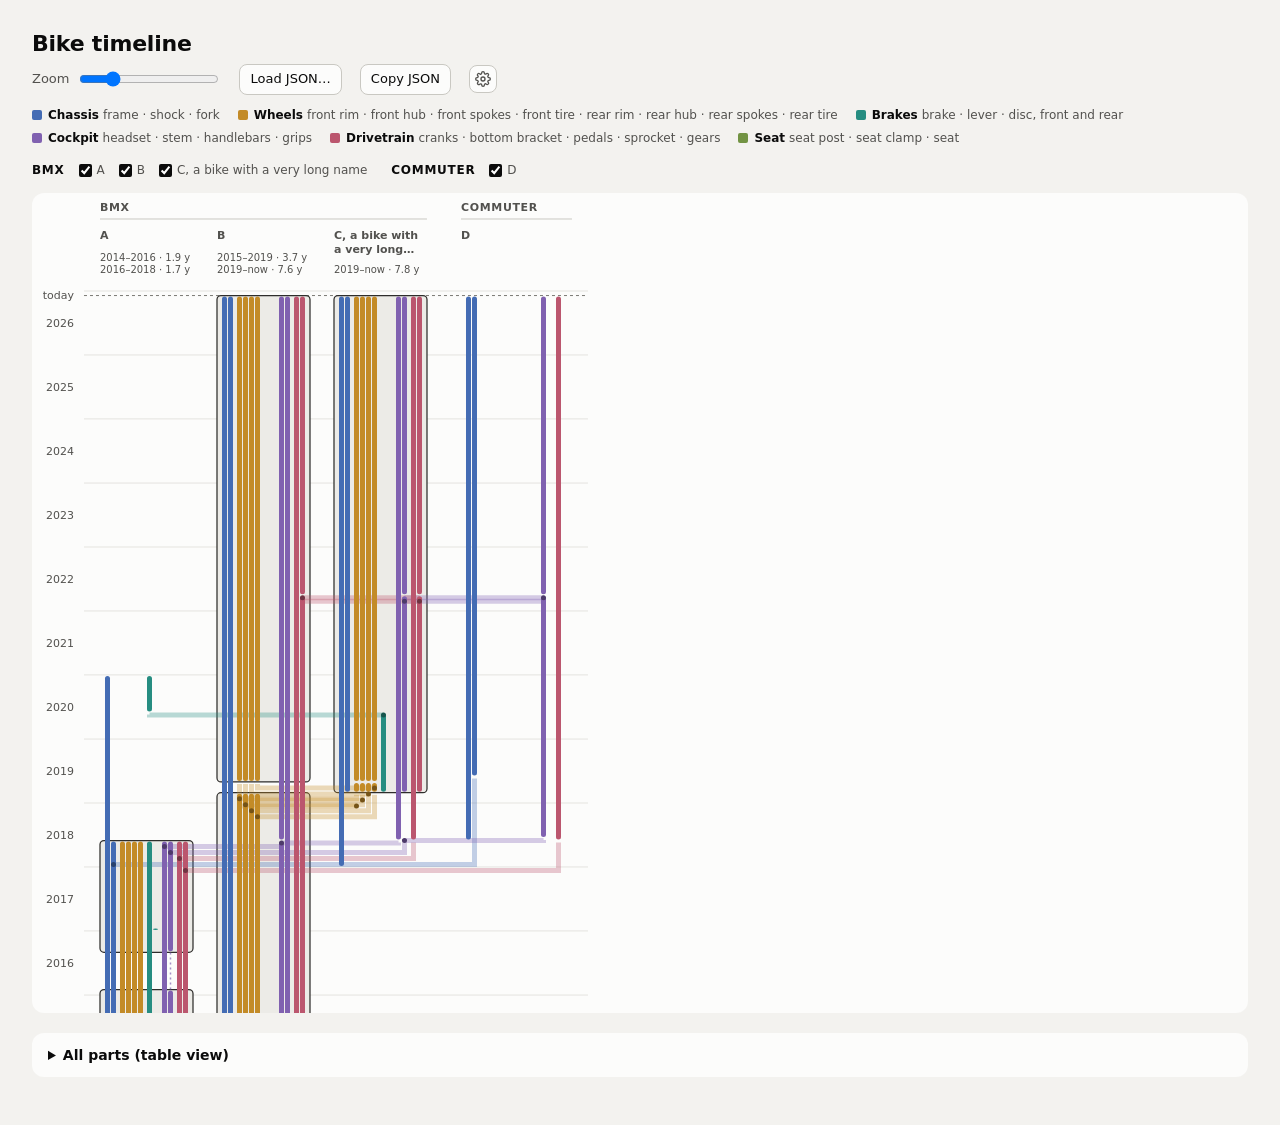
==== commit 68c6b54f: "Replace the A2 poster with a print stylesheet - Print (Cmd+P) now prints the screen chart itself, on" ====
--- a/index.html
+++ b/index.html
@@ -16,11 +16,11 @@
     <label>Zoom <input type="range" id="zoom-slider" min="28" max="200" value="64"></label>
     <button class="button" id="load-json-button">Load JSON…</button><input type="file" id="json-file-input" accept="application/json,.json">
     <button class="button" id="copy-json-button">Copy JSON</button>
-    <button class="button" id="print-poster-button">Print A2 poster</button>
     <button class="button icon-button" id="build-settings-button" title="Build settings" aria-label="Build settings"><svg width="16" height="16" viewBox="0 0 24 24" fill="none" stroke="currentColor" stroke-width="2" stroke-linecap="round" stroke-linejoin="round" aria-hidden="true"><circle cx="12" cy="12" r="3"/><path d="M19.4 15a1.65 1.65 0 0 0 .33 1.82l.06.06a2 2 0 0 1-2.83 2.83l-.06-.06a1.65 1.65 0 0 0-1.82-.33 1.65 1.65 0 0 0-1 1.51V21a2 2 0 0 1-4 0v-.09A1.65 1.65 0 0 0 9 19.4a1.65 1.65 0 0 0-1.82.33l-.06.06a2 2 0 0 1-2.83-2.83l.06-.06A1.65 1.65 0 0 0 4.68 15a1.65 1.65 0 0 0-1.51-1H3a2 2 0 0 1 0-4h.09A1.65 1.65 0 0 0 4.6 9a1.65 1.65 0 0 0-.33-1.82l-.06-.06a2 2 0 0 1 2.83-2.83l.06.06A1.65 1.65 0 0 0 9 4.68a1.65 1.65 0 0 0 1-1.51V3a2 2 0 0 1 4 0v.09a1.65 1.65 0 0 0 1 1.51 1.65 1.65 0 0 0 1.82-.33l.06-.06a2 2 0 0 1 2.83 2.83l-.06.06A1.65 1.65 0 0 0 19.4 9a1.65 1.65 0 0 0 1.51 1H21a2 2 0 0 1 0 4h-.09a1.65 1.65 0 0 0-1.51 1z"/></svg></button>
   </div>
 
   <div class="part-group-legend" id="part-group-legend"></div>
+  <div class="bike-toggles" id="bike-toggles"></div>
 
   <details class="data-errors" id="data-errors" open hidden>
     <summary id="data-errors-summary"></summary>
@@ -48,7 +48,6 @@
       <div class="settings-dialog-footer"><button class="button" value="done">Done</button></div>
     </form>
   </dialog>
-  <div id="print-poster"></div>
 </div>
 <script src="utils.js"></script>
 <script src="timeline.js"></script>
--- a/styles.css
+++ b/styles.css
@@ -17,7 +17,8 @@
   --part-group-seat: #729343;
   --error-text: #b42318;
 }
-@media (prefers-color-scheme: dark) {
+/* Dark theme on screen only: print always uses the light theme. */
+@media screen and (prefers-color-scheme: dark) {
   :root:where(:not([data-theme="light"])) .viz-root {
     color-scheme: dark;
     --surface-page: #111110;
@@ -38,24 +39,26 @@
     --error-text: #f97066;
   }
 }
-:root[data-theme="dark"] .viz-root {
-  color-scheme: dark;
-  --surface-page: #111110;
-  --surface-card: #1a1a19;
-  --built-bar-fill: #2a2a28;
-  --built-bar-border: #d6d5ce;
-  --gridline: #2c2c2a;
-  --axis-line: #4a4a46;
-  --text-primary: #f0efec;
-  --text-secondary: #c3c2b7;
-  --text-muted: #8f8e86;
-  --part-group-chassis: #5e86ce;
-  --part-group-wheels: #dda440;
-  --part-group-brakes: #3fa79a;
-  --part-group-cockpit: #997bca;
-  --part-group-drivetrain: #d57087;
-  --part-group-seat: #8cac5c;
-  --error-text: #f97066;
+@media screen {
+  :root[data-theme="dark"] .viz-root {
+    color-scheme: dark;
+    --surface-page: #111110;
+    --surface-card: #1a1a19;
+    --built-bar-fill: #2a2a28;
+    --built-bar-border: #d6d5ce;
+    --gridline: #2c2c2a;
+    --axis-line: #4a4a46;
+    --text-primary: #f0efec;
+    --text-secondary: #c3c2b7;
+    --text-muted: #8f8e86;
+    --part-group-chassis: #5e86ce;
+    --part-group-wheels: #dda440;
+    --part-group-brakes: #3fa79a;
+    --part-group-cockpit: #997bca;
+    --part-group-drivetrain: #d57087;
+    --part-group-seat: #8cac5c;
+    --error-text: #f97066;
+  }
 }
 
 * { box-sizing: border-box; }
@@ -104,6 +107,14 @@
 .color-swatch { display: inline-block; width: 10px; height: 10px; border-radius: 2px; margin-right: 6px; vertical-align: -1px; }
 .part-group-legend-name { color: var(--text-primary); font-weight: 550; margin-right: 4px; }
 
+.bike-toggles { display: flex; flex-wrap: wrap; gap: 6px 24px; font-size: 12px; color: var(--text-secondary); margin-bottom: 14px; }
+.bike-toggle-group { display: flex; flex-wrap: wrap; align-items: center; gap: 4px 14px; }
+.bike-toggle-group-name { font: inherit; color: var(--text-primary); font-weight: 650; letter-spacing: 0.06em;
+  background: none; border: 0; padding: 0; cursor: pointer; }
+.bike-toggle-group-name:hover { text-decoration: underline; }
+.bike-toggles label { display: inline-flex; align-items: center; gap: 5px; cursor: pointer; }
+.bike-toggles input { margin: 0; accent-color: var(--text-primary); }
+
 .chart-container { background: var(--surface-card); border-radius: 12px; overflow: auto; max-height: calc(100vh - 80px); position: relative; }
 .chart-container > svg { display: block; }
 .controls svg, .tooltip svg { display: inline-block; }
@@ -118,6 +129,9 @@
 .bike-name { fill: var(--text-primary); font-size: 12px; font-weight: 600; }
 .bike-header { cursor: default; }
 .bike-header:hover .bike-name { text-decoration: underline; }
+.part-segment { fill: var(--part-color); }
+.part-label { display: none; }
+.chart-container svg .bike-built-period { fill: var(--text-secondary); font-variant-numeric: tabular-nums; }
 .part-segment, .part-departure-dot { cursor: pointer; transition: opacity .12s; }
 .part-ribbon { fill: none; stroke-linejoin: miter; stroke-linecap: butt; stroke-opacity: .32; transition: stroke-opacity .12s, opacity .12s; pointer-events: stroke; cursor: pointer; }
 .storage-link { fill: none; stroke-width: 1.5; stroke-dasharray: 2 3; opacity: .7; }
@@ -148,13 +162,18 @@
 .data-errors ul { margin: 6px 0 0; padding-left: 18px; max-height: 220px; overflow: auto; }
 .data-errors li { padding: 1px 0; }
 
-/* ---------- print: A2 landscape poster ---------- */
-#print-poster { display: none; }
-@page { size: 594mm 420mm; margin: 10mm; }
+/* ---------- print: the same chart in the light theme, with each part's description in its lane ---------- */
+/* The class print-view on <html> shows the chart as it prints (used by the visual test). */
+.print-view .part-label { display: inline; }
+.print-view .chart-container { background: #fff; }
+.chart-container .part-label { fill: #fff; pointer-events: none; }
+@page { margin: 10mm; }
 @media print {
-  html, body { background: #fff; }
-  .viz-root { padding: 0; min-height: 0; background: #fff; }
-  .viz-root > :not(#print-poster) { display: none !important; }
-  #print-poster { display: block; overflow: hidden; -webkit-print-color-adjust: exact; print-color-adjust: exact; }
-  #print-poster svg { display: block; }
+  /* one page of any size: the chart takes the height left under the title and legend and is scaled to fit it */
+  .viz-root { display: flex; flex-direction: column; height: 100vh; min-height: 0; padding: 0; background: #fff;
+    -webkit-print-color-adjust: exact; print-color-adjust: exact; }
+  .controls, .bike-toggles, .data-errors, #parts-table-details, .tooltip, .settings-dialog { display: none !important; }
+  .chart-container { flex: 1; min-height: 0; overflow: hidden; max-height: none; border-radius: 0; background: #fff; }
+  .chart-container > svg { width: 100%; height: 100%; } /* keeps its proportions: preserveAspectRatio in timeline.js */
+  .part-label { display: inline; }
 }
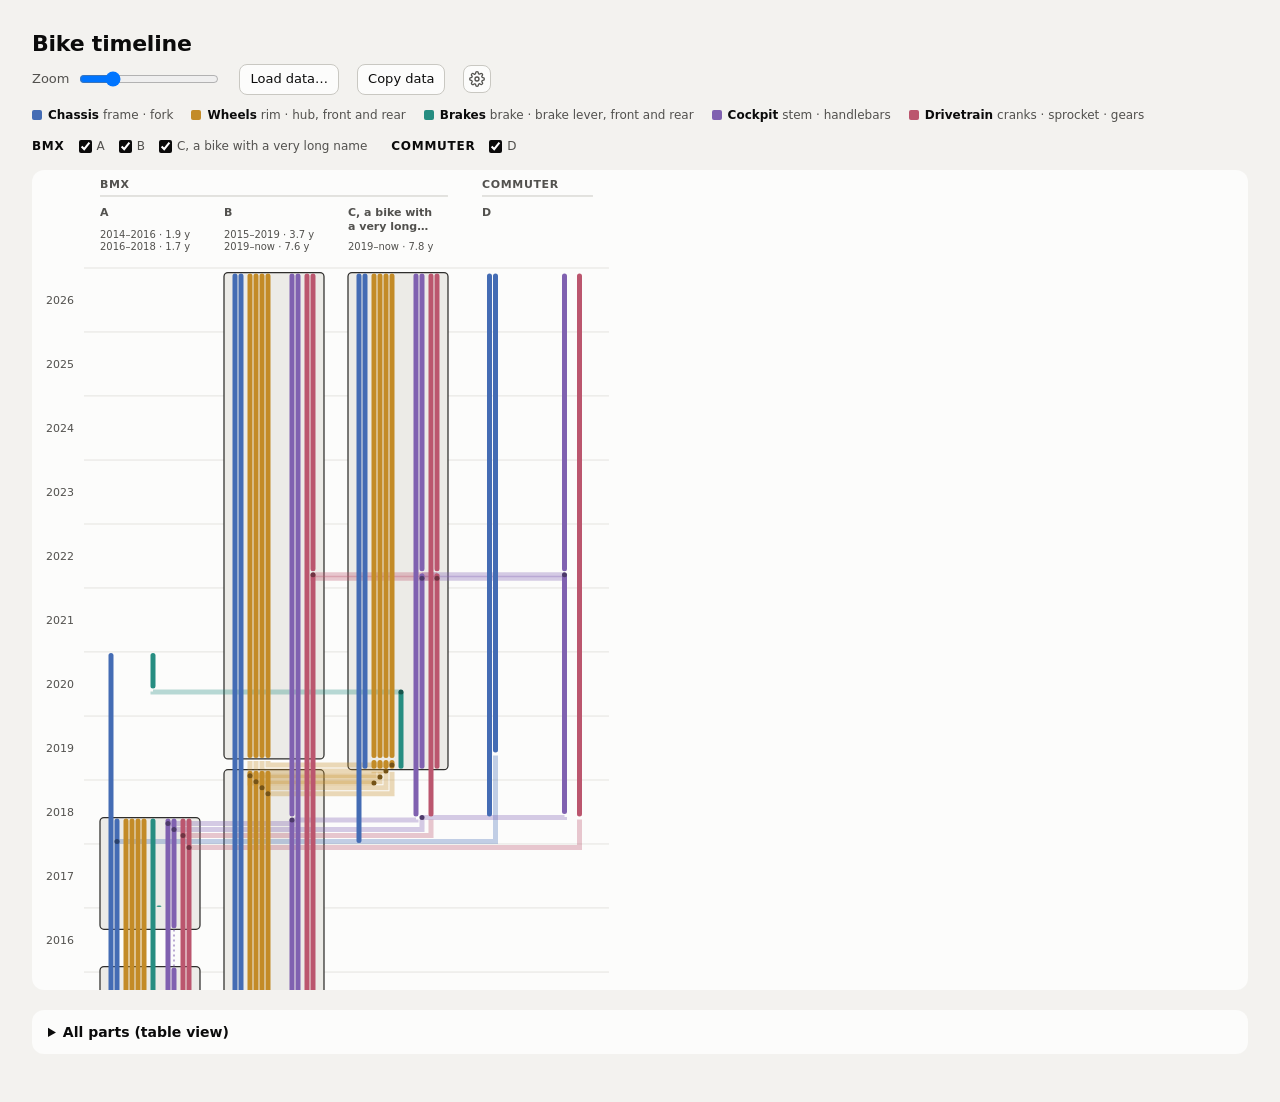
==== commit 1f33adbc: "Change wording of buttons" ====
--- a/index.html
+++ b/index.html
@@ -14,8 +14,8 @@
 
   <div class="controls">
     <label>Zoom <input type="range" id="zoom-slider" min="28" max="200" value="64"></label>
-    <button class="button" id="load-json-button">Load JSON…</button><input type="file" id="json-file-input" accept="application/json,.json">
-    <button class="button" id="copy-json-button">Copy JSON</button>
+    <button class="button" id="load-json-button">Load data…</button><input type="file" id="json-file-input" accept="application/json,.json">
+    <button class="button" id="copy-json-button">Copy data</button>
     <button class="button icon-button" id="build-settings-button" title="Build settings" aria-label="Build settings"><svg width="16" height="16" viewBox="0 0 24 24" fill="none" stroke="currentColor" stroke-width="2" stroke-linecap="round" stroke-linejoin="round" aria-hidden="true"><circle cx="12" cy="12" r="3"/><path d="M19.4 15a1.65 1.65 0 0 0 .33 1.82l.06.06a2 2 0 0 1-2.83 2.83l-.06-.06a1.65 1.65 0 0 0-1.82-.33 1.65 1.65 0 0 0-1 1.51V21a2 2 0 0 1-4 0v-.09A1.65 1.65 0 0 0 9 19.4a1.65 1.65 0 0 0-1.82.33l-.06.06a2 2 0 0 1-2.83-2.83l.06-.06A1.65 1.65 0 0 0 4.68 15a1.65 1.65 0 0 0-1.51-1H3a2 2 0 0 1 0-4h.09A1.65 1.65 0 0 0 4.6 9a1.65 1.65 0 0 0-.33-1.82l-.06-.06a2 2 0 0 1 2.83-2.83l.06.06A1.65 1.65 0 0 0 9 4.68a1.65 1.65 0 0 0 1-1.51V3a2 2 0 0 1 4 0v.09a1.65 1.65 0 0 0 1 1.51 1.65 1.65 0 0 0 1.82-.33l.06-.06a2 2 0 0 1 2.83 2.83l-.06.06A1.65 1.65 0 0 0 19.4 9a1.65 1.65 0 0 0 1.51 1H21a2 2 0 0 1 0 4h-.09a1.65 1.65 0 0 0-1.51 1z"/></svg></button>
   </div>
 
--- a/styles.css
+++ b/styles.css
@@ -96,6 +96,8 @@
 .settings-table th { color: var(--text-secondary); font-weight: 600; text-align: center; }
 .settings-table th:first-child, .settings-table td:first-child { text-align: left; padding-left: 0; }
 .settings-table td { text-align: center; }
+.settings-column-button { font: inherit; color: inherit; background: none; border: 0; padding: 0; cursor: pointer; }
+.settings-column-button:hover { color: var(--text-primary); text-decoration: underline; }
 .settings-table tbody:last-child tr:last-child td { border-bottom: none; }
 .settings-part-group-heading th { text-align: left; padding: 10px 0 3px; color: var(--text-primary); font-weight: 600; }
 .settings-part-group-heading .color-swatch { background: var(--group-color); }
@@ -121,8 +123,6 @@
 .chart-container svg text { fill: var(--text-secondary); font-size: 11px; }
 .year-grid line { stroke: var(--gridline); stroke-width: 1; }
 .year-grid text { fill: var(--text-muted); font-variant-numeric: tabular-nums; }
-.today-line { stroke: var(--text-muted); stroke-dasharray: 3 3; }
-.today-label { fill: var(--text-muted); font-size: 10px; }
 .built-bar { fill: var(--built-bar-fill); stroke: var(--built-bar-border); stroke-width: 1.25; }
 .bike-type-label { fill: var(--text-primary); font-size: 12px; font-weight: 650; letter-spacing: 0.06em; }
 .bike-type-rule { stroke: var(--axis-line); }
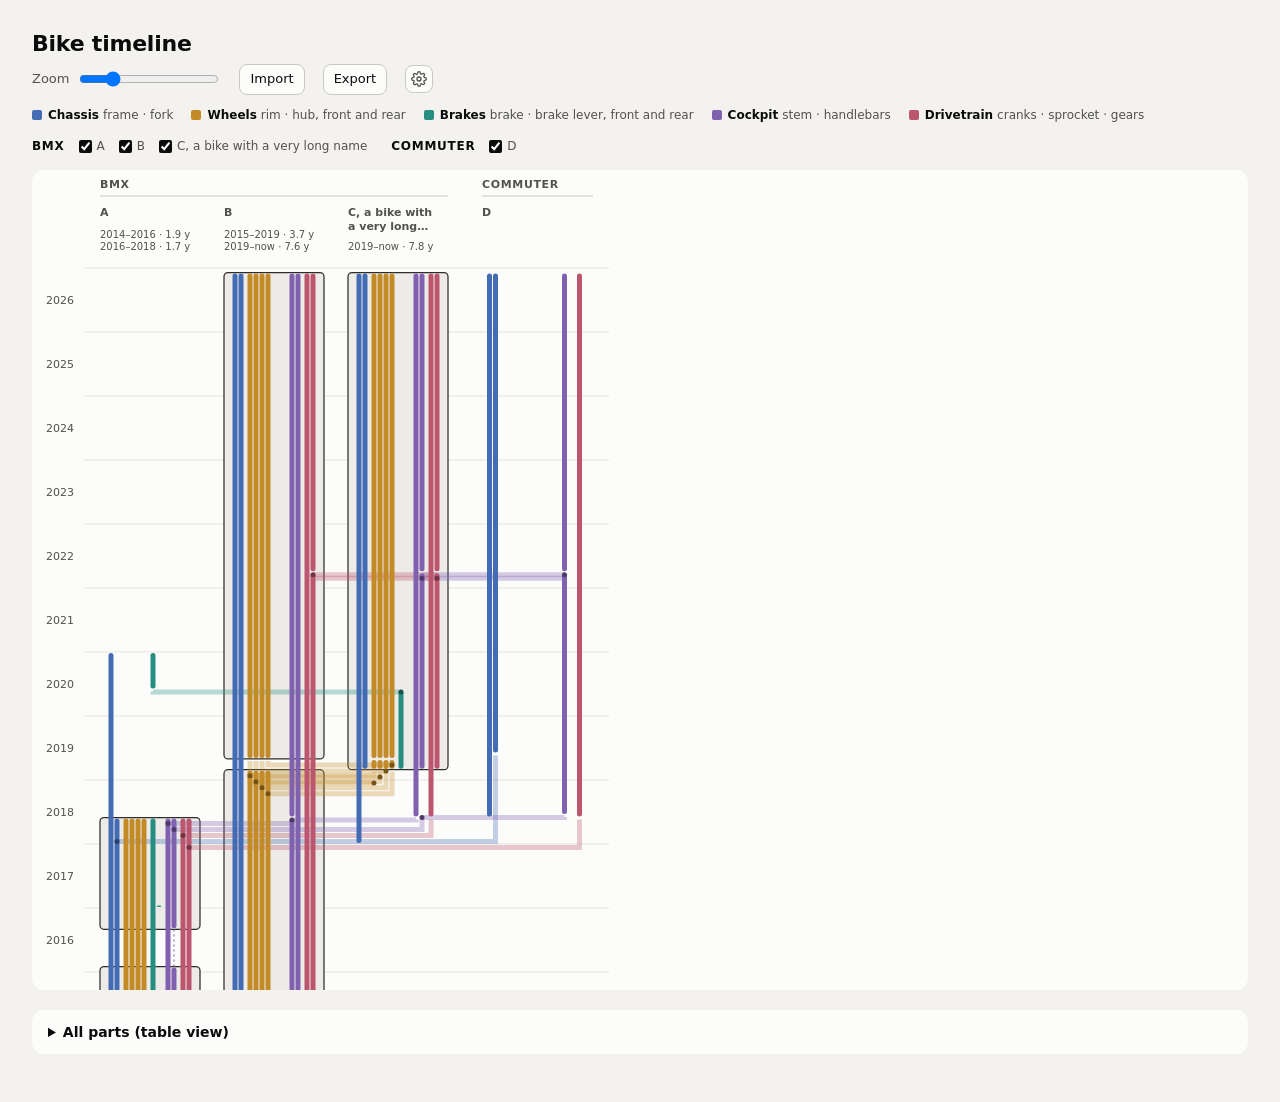
==== commit 34c93535: "Rename data buttons to Import and Export Export now downloads the loaded data as bikes.json instead " ====
--- a/index.html
+++ b/index.html
@@ -14,8 +14,8 @@
 
   <div class="controls">
     <label>Zoom <input type="range" id="zoom-slider" min="28" max="200" value="64"></label>
-    <button class="button" id="load-json-button">Load data…</button><input type="file" id="json-file-input" accept="application/json,.json">
-    <button class="button" id="copy-json-button">Copy data</button>
+    <button class="button" id="import-json-button">Import</button><input type="file" id="json-file-input" accept="application/json,.json">
+    <button class="button" id="export-json-button">Export</button>
     <button class="button icon-button" id="build-settings-button" title="Build settings" aria-label="Build settings"><svg width="16" height="16" viewBox="0 0 24 24" fill="none" stroke="currentColor" stroke-width="2" stroke-linecap="round" stroke-linejoin="round" aria-hidden="true"><circle cx="12" cy="12" r="3"/><path d="M19.4 15a1.65 1.65 0 0 0 .33 1.82l.06.06a2 2 0 0 1-2.83 2.83l-.06-.06a1.65 1.65 0 0 0-1.82-.33 1.65 1.65 0 0 0-1 1.51V21a2 2 0 0 1-4 0v-.09A1.65 1.65 0 0 0 9 19.4a1.65 1.65 0 0 0-1.82.33l-.06.06a2 2 0 0 1-2.83-2.83l.06-.06A1.65 1.65 0 0 0 4.68 15a1.65 1.65 0 0 0-1.51-1H3a2 2 0 0 1 0-4h.09A1.65 1.65 0 0 0 4.6 9a1.65 1.65 0 0 0-.33-1.82l-.06-.06a2 2 0 0 1 2.83-2.83l.06.06A1.65 1.65 0 0 0 9 4.68a1.65 1.65 0 0 0 1-1.51V3a2 2 0 0 1 4 0v.09a1.65 1.65 0 0 0 1 1.51 1.65 1.65 0 0 0 1.82-.33l.06-.06a2 2 0 0 1 2.83 2.83l-.06.06A1.65 1.65 0 0 0 19.4 9a1.65 1.65 0 0 0 1.51 1H21a2 2 0 0 1 0 4h-.09a1.65 1.65 0 0 0-1.51 1z"/></svg></button>
   </div>
 
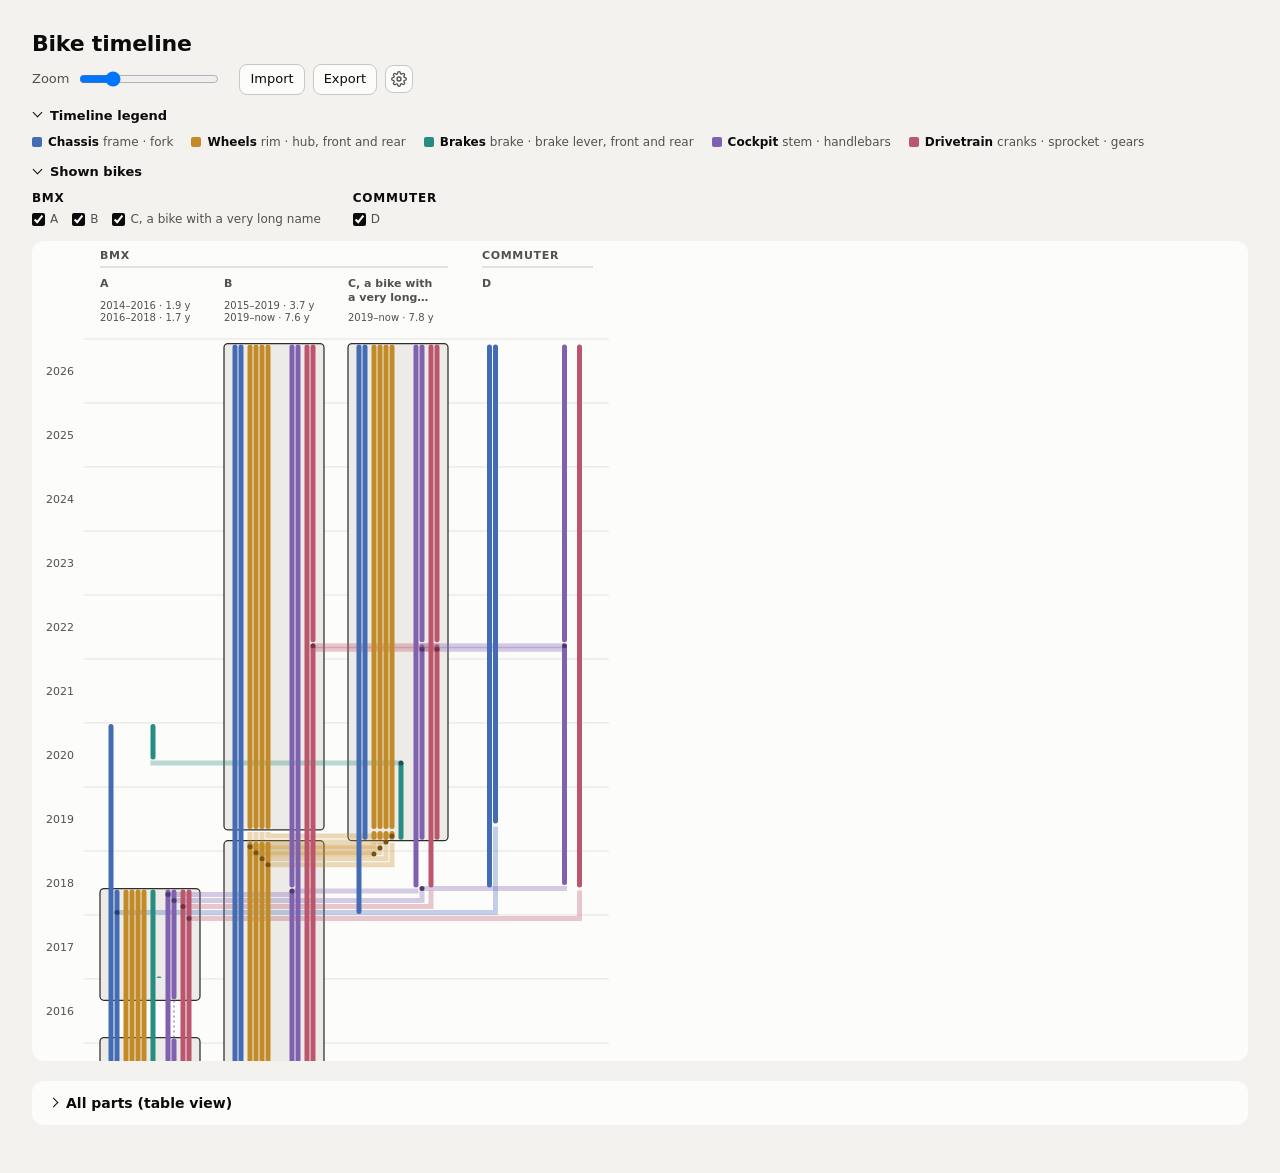
==== commit 14491a2f: "Improve the page on small screens; popup on hover and on click The parts table scrolls sideways on a" ====
--- a/index.html
+++ b/index.html
@@ -14,13 +14,21 @@
 
   <div class="controls">
     <label>Zoom <input type="range" id="zoom-slider" min="28" max="200" value="64"></label>
-    <button class="button" id="import-json-button">Import</button><input type="file" id="json-file-input" accept="application/json,.json">
-    <button class="button" id="export-json-button">Export</button>
-    <button class="button icon-button" id="build-settings-button" title="Build settings" aria-label="Build settings"><svg width="16" height="16" viewBox="0 0 24 24" fill="none" stroke="currentColor" stroke-width="2" stroke-linecap="round" stroke-linejoin="round" aria-hidden="true"><circle cx="12" cy="12" r="3"/><path d="M19.4 15a1.65 1.65 0 0 0 .33 1.82l.06.06a2 2 0 0 1-2.83 2.83l-.06-.06a1.65 1.65 0 0 0-1.82-.33 1.65 1.65 0 0 0-1 1.51V21a2 2 0 0 1-4 0v-.09A1.65 1.65 0 0 0 9 19.4a1.65 1.65 0 0 0-1.82.33l-.06.06a2 2 0 0 1-2.83-2.83l.06-.06A1.65 1.65 0 0 0 4.68 15a1.65 1.65 0 0 0-1.51-1H3a2 2 0 0 1 0-4h.09A1.65 1.65 0 0 0 4.6 9a1.65 1.65 0 0 0-.33-1.82l-.06-.06a2 2 0 0 1 2.83-2.83l.06.06A1.65 1.65 0 0 0 9 4.68a1.65 1.65 0 0 0 1-1.51V3a2 2 0 0 1 4 0v.09a1.65 1.65 0 0 0 1 1.51 1.65 1.65 0 0 0 1.82-.33l.06-.06a2 2 0 0 1 2.83 2.83l-.06.06A1.65 1.65 0 0 0 19.4 9a1.65 1.65 0 0 0 1.51 1H21a2 2 0 0 1 0 4h-.09a1.65 1.65 0 0 0-1.51 1z"/></svg></button>
+    <div class="control-buttons">
+      <button class="button" id="import-json-button">Import</button><input type="file" id="json-file-input" accept="application/json,.json">
+      <button class="button" id="export-json-button">Export</button>
+      <button class="button icon-button" id="build-settings-button" title="Build settings" aria-label="Build settings"><svg width="16" height="16" viewBox="0 0 24 24" fill="none" stroke="currentColor" stroke-width="2" stroke-linecap="round" stroke-linejoin="round" aria-hidden="true"><circle cx="12" cy="12" r="3"/><path d="M19.4 15a1.65 1.65 0 0 0 .33 1.82l.06.06a2 2 0 0 1-2.83 2.83l-.06-.06a1.65 1.65 0 0 0-1.82-.33 1.65 1.65 0 0 0-1 1.51V21a2 2 0 0 1-4 0v-.09A1.65 1.65 0 0 0 9 19.4a1.65 1.65 0 0 0-1.82.33l-.06.06a2 2 0 0 1-2.83-2.83l.06-.06A1.65 1.65 0 0 0 4.68 15a1.65 1.65 0 0 0-1.51-1H3a2 2 0 0 1 0-4h.09A1.65 1.65 0 0 0 4.6 9a1.65 1.65 0 0 0-.33-1.82l-.06-.06a2 2 0 0 1 2.83-2.83l.06.06A1.65 1.65 0 0 0 9 4.68a1.65 1.65 0 0 0 1-1.51V3a2 2 0 0 1 4 0v.09a1.65 1.65 0 0 0 1 1.51 1.65 1.65 0 0 0 1.82-.33l.06-.06a2 2 0 0 1 2.83 2.83l-.06.06A1.65 1.65 0 0 0 19.4 9a1.65 1.65 0 0 0 1.51 1H21a2 2 0 0 1 0 4h-.09a1.65 1.65 0 0 0-1.51 1z"/></svg></button>
+    </div>
   </div>
 
-  <div class="part-group-legend" id="part-group-legend"></div>
-  <div class="bike-toggles" id="bike-toggles"></div>
+  <details class="chart-option-section" id="timeline-legend-section" open>
+    <summary>Timeline legend</summary>
+    <div class="part-group-legend" id="part-group-legend"></div>
+  </details>
+  <details class="chart-option-section" id="shown-bikes-section" open>
+    <summary>Shown bikes</summary>
+    <div class="bike-toggles" id="bike-toggles"></div>
+  </details>
 
   <details class="data-errors" id="data-errors" open hidden>
     <summary id="data-errors-summary"></summary>
@@ -32,7 +40,7 @@
 
   <details id="parts-table-details">
     <summary>All parts (table view)</summary>
-    <table class="parts-table" id="parts-table"></table>
+    <div class="parts-table-scroller"><table class="parts-table" id="parts-table"></table></div>
   </details>
   <div class="tooltip" id="tooltip"></div>
   <dialog class="settings-dialog" id="build-settings-dialog" aria-labelledby="build-settings-title">
--- a/styles.css
+++ b/styles.css
@@ -74,6 +74,7 @@
 .controls { display: flex; align-items: center; gap: 18px; flex-wrap: wrap; margin-bottom: 12px; font-size: 13px; color: var(--text-secondary); }
 .controls label { display: inline-flex; align-items: center; gap: 8px; }
 .controls input[type=range] { width: 140px; }
+.control-buttons { display: flex; align-items: center; gap: 8px; } /* Import, Export and Build settings wrap as one group */
 .button { font: inherit; color: var(--text-primary); background: var(--surface-card); border: 1px solid var(--axis-line); border-radius: 8px; padding: 5px 10px; cursor: pointer; }
 .button:hover { border-color: var(--text-muted); }
 #json-file-input { display: none; }
@@ -82,14 +83,16 @@
 .icon-button svg { display: block; }
 
 .settings-dialog { background: var(--surface-card); color: var(--text-primary); border: 1px solid var(--axis-line); border-radius: 12px;
-  padding: 0; width: min(1080px, calc(100vw - 32px)); max-height: calc(100vh - 48px); box-shadow: 0 12px 48px rgba(0,0,0,.24); }
+  padding: 0; width: min(1080px, calc(100vw - 32px)); max-height: calc(100vh - 48px); max-height: calc(100dvh - 32px); box-shadow: 0 12px 48px rgba(0,0,0,.24); }
 .settings-dialog::backdrop { background: rgba(0,0,0,.45); }
-.settings-dialog form { display: flex; flex-direction: column; max-height: calc(100vh - 50px); }
+.settings-dialog form { display: flex; flex-direction: column; max-height: calc(100vh - 50px); max-height: calc(100dvh - 34px); }
 .settings-dialog-header { display: flex; align-items: flex-start; gap: 16px; padding: 16px 20px 12px; border-bottom: 1px solid var(--gridline); }
 .settings-dialog-header h2 { font-size: 17px; font-weight: 650; margin: 0 0 2px; }
 .settings-dialog-header p { margin: 0; color: var(--text-secondary); font-size: 13px; }
 .settings-dialog-header .icon-button { margin-left: auto; flex: none; }
-.settings-sections { display: grid; grid-template-columns: repeat(auto-fill, minmax(290px, 1fr)); gap: 20px 28px; padding: 16px 20px; overflow: auto; }
+/* min-height 0: without it the flex item never gets smaller than its content, so it can't scroll */
+.settings-sections { display: grid; grid-template-columns: repeat(auto-fill, minmax(min(290px, 100%), 1fr)); gap: 20px 28px; padding: 16px 20px;
+  overflow: auto; min-height: 0; -webkit-overflow-scrolling: touch; overscroll-behavior: contain; }
 .settings-section h3 { font-size: 12px; font-weight: 650; letter-spacing: 0.06em; margin: 0 0 6px; }
 .settings-table { border-collapse: collapse; width: 100%; font-size: 12px; }
 .settings-table th, .settings-table td { padding: 3px 4px; border-bottom: 1px solid var(--gridline); }
@@ -105,12 +108,17 @@
 .settings-table input[type=radio] { margin: 0; accent-color: var(--text-primary); cursor: pointer; }
 .settings-dialog-footer { display: flex; justify-content: flex-end; padding: 12px 20px 16px; border-top: 1px solid var(--gridline); }
 
-.part-group-legend { display: flex; flex-wrap: wrap; gap: 6px 18px; font-size: 12px; color: var(--text-secondary); margin-bottom: 14px; }
+/* the legend and the bike checkboxes: collapsible sections without a card */
+.chart-option-section { margin: 0 0 12px; padding: 0; background: none; border-radius: 0; }
+.chart-option-section > summary { font-size: 13px; margin-bottom: 8px; }
+.chart-option-section:not([open]) > summary { margin-bottom: 0; }
+.part-group-legend { display: flex; flex-wrap: wrap; gap: 6px 18px; font-size: 12px; color: var(--text-secondary); margin-bottom: 4px; }
 .color-swatch { display: inline-block; width: 10px; height: 10px; border-radius: 2px; margin-right: 6px; vertical-align: -1px; }
 .part-group-legend-name { color: var(--text-primary); font-weight: 550; margin-right: 4px; }
 
-.bike-toggles { display: flex; flex-wrap: wrap; gap: 6px 24px; font-size: 12px; color: var(--text-secondary); margin-bottom: 14px; }
-.bike-toggle-group { display: flex; flex-wrap: wrap; align-items: center; gap: 4px 14px; }
+.bike-toggles { display: flex; flex-wrap: wrap; gap: 10px 32px; font-size: 12px; color: var(--text-secondary); margin-bottom: 4px; }
+.bike-toggle-group { display: flex; flex-direction: column; gap: 4px; } /* bike type on the first line, its bikes on the second */
+.bike-toggle-group-bikes { display: flex; flex-wrap: wrap; align-items: center; gap: 4px 14px; }
 .bike-toggle-group-name { font: inherit; color: var(--text-primary); font-weight: 650; letter-spacing: 0.06em;
   background: none; border: 0; padding: 0; cursor: pointer; }
 .bike-toggle-group-name:hover { text-decoration: underline; }
@@ -119,6 +127,14 @@
 
 .chart-container { background: var(--surface-card); border-radius: 12px; overflow: auto; max-height: calc(100vh - 80px); position: relative; }
 .chart-container > svg { display: block; }
+/* bike headers: their own SVG over the empty space at the top of the chart; stays at the top while the chart scrolls down.
+   Height 0 so the chart keeps its place under it. */
+.chart-header { position: -webkit-sticky; position: sticky; top: 0; z-index: 1; height: 0; }
+.chart-header > svg { display: block; }
+.chart-header-background { fill: var(--surface-card); }
+.chart-header-edge { stroke: var(--axis-line); opacity: 0; transition: opacity .12s; }
+.is-scrolled-down .chart-header-edge { opacity: 1; }
+.print-view .chart-header-edge, .print-view .chart-header-background { display: none; } /* nothing scrolls under it there */
 .controls svg, .tooltip svg { display: inline-block; }
 .chart-container svg text { fill: var(--text-secondary); font-size: 11px; }
 .year-grid line { stroke: var(--gridline); stroke-width: 1; }
@@ -140,9 +156,10 @@
 .has-focus .part-ribbon.is-highlighted { stroke-opacity: .75; }
 .has-focus .built-bar:not(.is-highlighted) { opacity: .55; }
 
-.tooltip { position: fixed; pointer-events: none; z-index: 10; background: var(--surface-card); color: var(--text-primary);
+.tooltip { position: fixed; z-index: 10; cursor: pointer; background: var(--surface-card); color: var(--text-primary);
   border: 1px solid var(--axis-line); border-radius: 10px; padding: 10px 12px; font-size: 12px; max-width: 340px;
   box-shadow: 0 6px 24px rgba(0,0,0,.14); display: none; }
+.tooltip.is-hover-popup { pointer-events: none; }
 .tooltip h4 { margin: 0 0 2px; font-size: 13px; }
 .tooltip-meta { color: var(--text-secondary); margin-bottom: 6px; }
 .tooltip table { border-collapse: collapse; width: 100%; }
@@ -151,16 +168,32 @@
 .tooltip .color-swatch { width: 8px; height: 8px; vertical-align: 0; }
 
 details { margin-top: 20px; background: var(--surface-card); border-radius: 12px; padding: 12px 16px; }
-summary { cursor: pointer; font-weight: 600; }
+summary { cursor: pointer; font-weight: 600; list-style: none; }
+/* a chevron instead of the browser's triangle: points right when closed, down when open */
+summary::-webkit-details-marker { display: none; }
+summary::before { content: ""; display: inline-block; width: 6px; height: 6px; margin: 0 9px 0 2px; vertical-align: 0.15em;
+  border-right: 1.75px solid currentColor; border-bottom: 1.75px solid currentColor; transform: rotate(-45deg); transition: transform .12s; }
+details[open] > summary::before { transform: rotate(45deg); vertical-align: 0.25em; }
+.parts-table-scroller { overflow-x: auto; -webkit-overflow-scrolling: touch; }
 .parts-table { border-collapse: collapse; width: 100%; margin-top: 10px; font-size: 12px; }
 .parts-table th, .parts-table td { text-align: left; padding: 5px 10px 5px 0; border-bottom: 1px solid var(--gridline); vertical-align: top; }
 .parts-table th { color: var(--text-secondary); font-weight: 600; }
+.parts-table td:nth-child(2) { min-width: 150px; } /* on a narrow screen the table scrolls sideways instead of squeezing this */
 .parts-table td.usage-cell { font-variant-numeric: tabular-nums; white-space: nowrap; }
 .data-errors { margin: 0 0 14px; box-shadow: inset 3px 0 0 var(--error-text); font-size: 12px; }
 .data-errors summary { color: var(--error-text); }
 .data-errors p { margin: 6px 0 0; color: var(--text-secondary); }
 .data-errors ul { margin: 6px 0 0; padding-left: 18px; max-height: 220px; overflow: auto; }
 .data-errors li { padding: 1px 0; }
+
+/* ---------- small screens ---------- */
+@media screen and (max-width: 600px) {
+  .viz-root { padding: 16px 12px 32px; }
+  .settings-dialog { width: calc(100vw - 16px); max-width: none; }
+  .settings-dialog-header, .settings-sections { padding-left: 14px; padding-right: 14px; }
+  .settings-dialog-footer { padding: 10px 14px 12px; }
+  .tooltip { max-width: calc(100vw - 16px); }
+}
 
 /* ---------- print: the same chart in the light theme, with each part's description in its lane ---------- */
 /* The class print-view on <html> shows the chart as it prints (used by the visual test). */
@@ -169,11 +202,16 @@
 .chart-container .part-label { fill: #fff; pointer-events: none; }
 @page { margin: 10mm; }
 @media print {
-  /* one page of any size: the chart takes the height left under the title and legend and is scaled to fit it */
+  /* one page of any size: no title, the chart takes the whole page height and is scaled to fit it */
   .viz-root { display: flex; flex-direction: column; height: 100vh; min-height: 0; padding: 0; background: #fff;
     -webkit-print-color-adjust: exact; print-color-adjust: exact; }
-  .controls, .bike-toggles, .data-errors, #parts-table-details, .tooltip, .settings-dialog { display: none !important; }
+  .viz-root > header, .controls, .chart-option-section, .data-errors, #parts-table-details, .tooltip, .settings-dialog { display: none !important; }
   .chart-container { flex: 1; min-height: 0; overflow: hidden; max-height: none; border-radius: 0; background: #fff; }
   .chart-container > svg { width: 100%; height: 100%; } /* keeps its proportions: preserveAspectRatio in timeline.js */
+  /* the header SVG is scaled like the chart: the chart fits the container's width or height, whichever comes first */
+  .chart-container { position: relative; container-type: size; }
+  .chart-header { position: absolute; top: 0; left: 0; height: auto; width: min(100cqw, 100cqh * var(--chart-aspect-ratio)); }
+  .chart-header > svg { width: 100%; height: auto; }
+  .chart-header-edge, .chart-header-background { display: none; }
   .part-label { display: inline; }
 }
